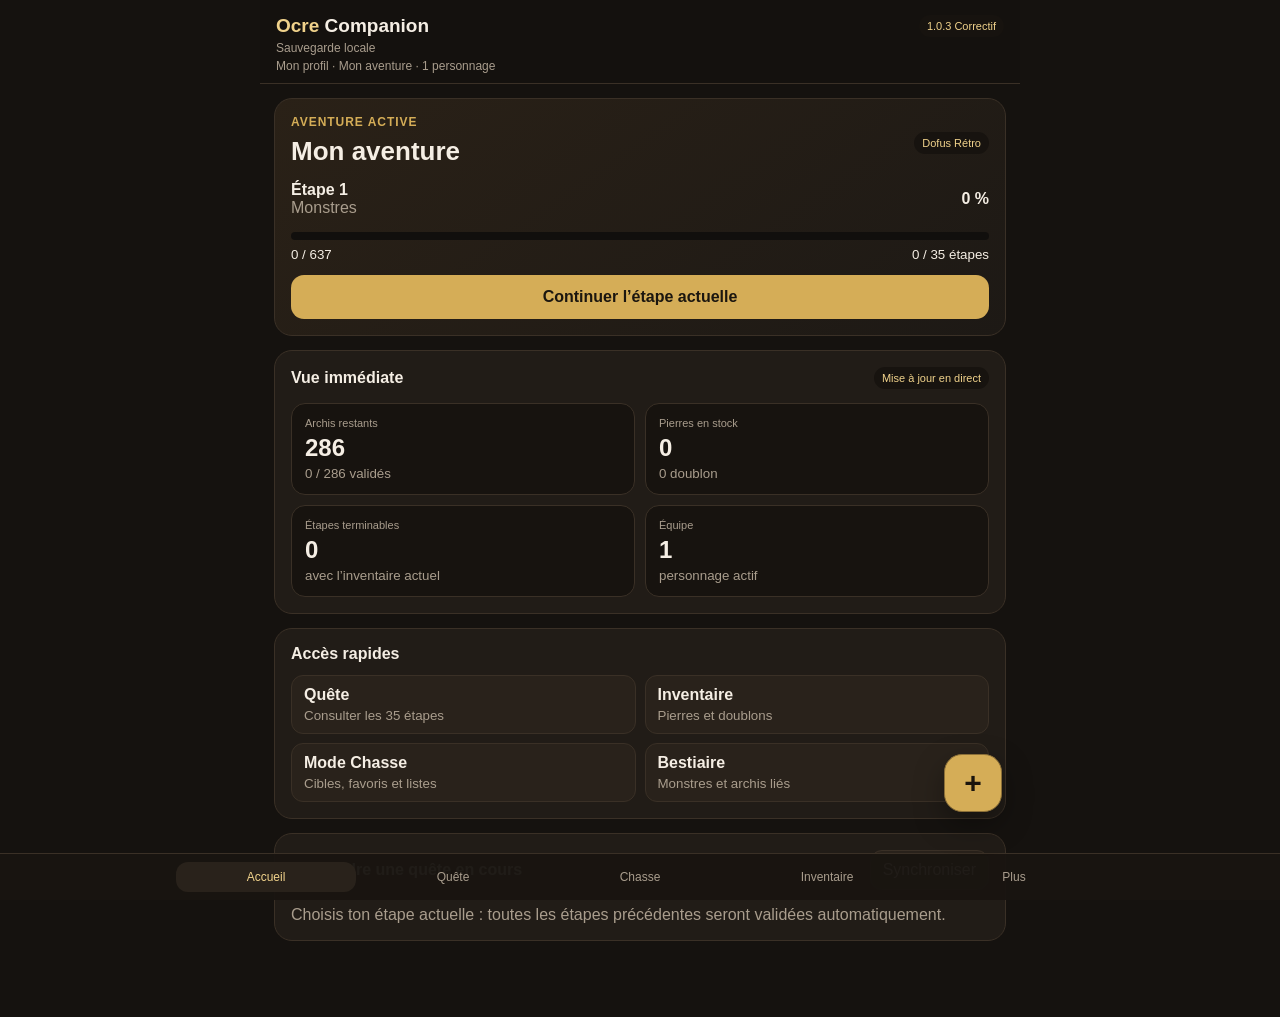
==== index.html @ 1ad7d194 "update" ====
<!doctype html>
<html lang="fr">
<head>
<meta charset="utf-8">
<meta name="viewport" content="width=device-width,initial-scale=1,viewport-fit=cover">
<meta name="theme-color" content="#17130f">
<link rel="manifest" href="manifest.webmanifest">
<link rel="apple-touch-icon" href="icons/icon-180.png">
<title>Ocre Companion 1.0.3 — Tableau de bord</title>
<style>
:root{--bg:#15120f;--panel:#211c17;--panel2:#29221b;--gold:#d5ad57;--gold2:#f0d28b;--text:#f5eee4;--muted:#a99d8d;--line:#3a3026;--ok:#72c69b}
*{box-sizing:border-box}html,body{margin:0;background:var(--bg);color:var(--text);font-family:-apple-system,BlinkMacSystemFont,"Segoe UI",sans-serif}
body{min-height:100vh;padding:env(safe-area-inset-top) 0 calc(76px + env(safe-area-inset-bottom))}
button,input,select{font:inherit}.shell{max-width:760px;margin:auto}
header{position:sticky;top:0;z-index:5;background:rgba(21,18,15,.96);backdrop-filter:blur(12px);padding:15px 16px 10px;border-bottom:1px solid var(--line)}
.brand{display:flex;align-items:center;justify-content:space-between}.brand h1{font-size:19px;margin:0}.brand b{color:var(--gold2)}
.sub{font-size:12px;color:var(--muted);margin-top:4px}.card{margin:14px 14px 0;background:var(--panel);border:1px solid var(--line);border-radius:18px;padding:16px}
.hero{background:linear-gradient(145deg,#2a2117,#1d1915)}.eyebrow{font-size:12px;color:var(--gold);font-weight:700;text-transform:uppercase;letter-spacing:.08em}
.hero h2{font-size:26px;margin:7px 0 4px}.muted{color:var(--muted)}.bar{height:8px;background:#110f0d;border-radius:99px;overflow:hidden;margin:15px 0 7px}.bar span{display:block;height:100%;background:linear-gradient(90deg,var(--gold),var(--gold2));width:0}
.primary{width:100%;border:0;border-radius:13px;background:var(--gold);color:#1b160f;font-weight:800;padding:13px;margin-top:13px}
.secondary{border:1px solid var(--line);background:var(--panel2);color:var(--text);border-radius:12px;padding:10px 12px}
.row{display:flex;gap:10px;align-items:center}.between{justify-content:space-between}.step-list{display:grid;gap:8px;margin-top:12px}
.step{width:100%;text-align:left;border:1px solid var(--line);background:var(--panel2);color:var(--text);border-radius:14px;padding:12px 13px;display:flex;align-items:center;justify-content:space-between}
.step.active{border-color:var(--gold);box-shadow:0 0 0 1px #806531 inset}.step.done{opacity:.72}.step small{display:block;color:var(--muted);margin-top:3px}.pill{font-size:11px;border-radius:99px;background:#17130f;padding:5px 8px;color:var(--gold2)}
.page{display:none}.page.active{display:block}.objective{display:flex;align-items:center;gap:12px;padding:13px 0;border-bottom:1px solid var(--line)}.objective:last-child{border:0}
.check{width:25px;height:25px;border-radius:8px;border:1px solid #665441;background:#17130f;display:grid;place-items:center;flex:none}.objective.done .check{background:var(--ok);color:#142118;border-color:transparent}.objective.done .name{text-decoration:line-through;color:var(--muted)}
.notice{font-size:13px;line-height:1.45;background:#2c241a;border-left:3px solid var(--gold);padding:11px 12px;border-radius:10px;margin-top:12px}
nav{position:fixed;left:0;right:0;bottom:0;z-index:6;background:rgba(25,21,17,.97);border-top:1px solid var(--line);padding:8px 10px calc(8px + env(safe-area-inset-bottom));display:flex;justify-content:center;gap:7px}
nav button{max-width:180px;flex:1;border:0;background:transparent;color:var(--muted);padding:8px;border-radius:12px;font-size:12px}nav button.active{background:var(--panel2);color:var(--gold2)}
.modal{position:fixed;inset:0;z-index:20;background:rgba(0,0,0,.7);display:none;align-items:flex-end;justify-content:center;padding:16px}.modal.show{display:flex}.sheet{width:min(100%,620px);max-height:88vh;overflow:auto;background:var(--panel);border:1px solid var(--line);border-radius:22px;padding:18px}.sheet h3{margin:0 0 8px;font-size:21px}.sheet select{width:100%;background:#17130f;color:var(--text);border:1px solid var(--line);border-radius:12px;padding:12px;margin-top:10px}.actions{display:grid;grid-template-columns:1fr 1fr;gap:9px;margin-top:14px}.danger{color:#e8a8a8}
.search{width:100%;border:1px solid var(--line);background:#17130f;color:var(--text);border-radius:12px;padding:12px}
.hunt-card{border:1px solid var(--line);background:var(--panel2);border-radius:16px;padding:14px;margin-top:10px}
.hunt-card.favorite{border-color:var(--gold)}
.hunt-top{display:flex;align-items:flex-start;justify-content:space-between;gap:12px}
.hunt-actions{display:flex;gap:7px;align-items:center;flex-wrap:wrap;margin-top:11px}
.star{border:1px solid var(--line);background:#17130f;color:var(--muted);width:38px;height:38px;border-radius:11px;font-size:20px}
.star.on{color:var(--gold2);border-color:var(--gold)}
.tag{font-size:11px;border-radius:99px;background:#17130f;color:var(--gold2);padding:5px 8px}
.note{font-size:12px;color:var(--muted);margin-top:7px;line-height:1.4}
.file-label{display:block;width:100%;text-align:center;border:1px solid var(--line);background:var(--panel2);color:var(--text);border-radius:13px;padding:11px;margin-top:10px}
.progress-ring{width:112px;height:112px;border-radius:50%;display:grid;place-items:center;background:conic-gradient(var(--gold) 0deg,#2a2118 0deg);margin:auto}
.progress-ring::after{content:"";width:82px;height:82px;border-radius:50%;background:var(--panel);position:absolute}
.progress-ring span{position:relative;z-index:1;font-weight:900;font-size:22px}
.chart-row{display:grid;grid-template-columns:92px 1fr 52px;gap:10px;align-items:center;margin:10px 0}
.chart-row .track{height:10px;border-radius:99px;background:#17130f;overflow:hidden}
.chart-row .fill{height:100%;background:linear-gradient(90deg,var(--gold),var(--gold2))}
.badge{font-size:11px;padding:5px 8px;border-radius:99px;background:#17130f;color:var(--muted)}
.badge.ok{color:#a7e2c2}.badge.warn{color:#f0d28b}.badge.hot{color:#efb0a0}
.reco{border:1px solid var(--line);background:linear-gradient(145deg,#2a2117,#1c1713);border-radius:16px;padding:14px;margin-top:10px}
.fab{position:fixed;z-index:12;right:18px;bottom:calc(88px + env(safe-area-inset-bottom));z-index:12;width:58px;height:58px;border-radius:18px;border:1px solid #8b6f38;background:var(--gold);color:#1a140d;font-size:30px;font-weight:900;box-shadow:0 12px 30px rgba(0,0,0,.35)}
.qty-grid{display:grid;grid-template-columns:repeat(3,1fr);gap:9px;margin-top:12px}
.qty-grid button{border:1px solid var(--line);background:var(--panel2);color:var(--text);border-radius:13px;padding:14px;font-weight:800}
.qty-grid button.active{border-color:var(--gold);color:var(--gold2);box-shadow:0 0 0 1px #806531 inset}
.undo{border:1px solid var(--line);background:#17130f;color:var(--gold2);border-radius:10px;padding:7px 9px;font-size:12px}
.inventory-summary{display:grid;grid-template-columns:1fr auto;gap:12px;align-items:center}
.adventure-actions{display:flex;gap:7px;flex-wrap:wrap;margin-top:12px}
.adventure-actions button{font-size:12px}.archived{opacity:.56}
.file-label{display:block;width:100%;text-align:center;border:1px solid var(--line);background:var(--panel2);color:var(--text);border-radius:13px;padding:11px;margin-top:10px}
.activity-grid{display:grid;grid-template-columns:repeat(7,1fr);gap:6px;margin-top:12px}
.activity-day{aspect-ratio:1;border-radius:8px;background:#17130f;border:1px solid var(--line);display:grid;place-items:center;font-size:10px;color:var(--muted)}
.activity-day.lv1{background:#2a2418}.activity-day.lv2{background:#4b3b1c}.activity-day.lv3{background:#806126}.activity-day.lv4{background:var(--gold);color:#1a140d}
.rank-row{display:grid;grid-template-columns:28px 1fr auto;gap:10px;align-items:center;padding:10px 0;border-bottom:1px solid var(--line)}
.rank-row:last-child{border:0}.rank{width:28px;height:28px;border-radius:9px;background:#17130f;display:grid;place-items:center;color:var(--gold2);font-weight:800}
.kpi{font-size:30px;font-weight:900;margin-top:4px}.trend{font-size:12px;color:var(--muted);margin-top:5px}
.creature-card{border:1px solid var(--line);background:var(--panel2);border-radius:16px;padding:14px;margin-top:10px}
.creature-grid{display:grid;grid-template-columns:1fr 1fr;gap:9px;margin-top:12px}.field{background:#17130f;border:1px solid var(--line);border-radius:12px;padding:11px}
.field span{display:block;color:var(--muted);font-size:11px;margin-bottom:4px}.audit-pending{color:#f0d28b}.audit-ok{color:#a7e2c2}
.ready-card{border:1px solid var(--gold);background:linear-gradient(145deg,#2a2117,#1b1713);border-radius:17px;padding:15px;margin-top:11px}
.ready-card h3{margin:0 0 6px}.ready-list{display:grid;gap:7px;margin-top:11px}
.ready-item{display:flex;align-items:center;justify-content:space-between;gap:10px;background:#17130f;border-radius:11px;padding:10px}
.ready-item.missing{opacity:.65}.assistant-summary{display:grid;grid-template-columns:1fr 1fr;gap:10px;margin-top:12px}

.dashboard-grid{display:grid;grid-template-columns:1fr 1fr;gap:10px;margin-top:14px}
.dashboard-kpi{background:#17130f;border:1px solid var(--line);border-radius:14px;padding:13px;min-height:88px}
.dashboard-kpi span{display:block;color:var(--muted);font-size:11px;margin-bottom:6px}.dashboard-kpi b{font-size:24px;line-height:1.05}.dashboard-kpi small{display:block;color:var(--muted);margin-top:6px}
.smart-card{border:1px solid var(--line);background:linear-gradient(145deg,#2a2117,#1c1713);border-radius:16px;padding:14px;margin-top:10px}
.smart-card.priority{border-color:var(--gold)}.smart-title{font-weight:800}.smart-text{color:var(--muted);font-size:13px;line-height:1.45;margin-top:6px}
.quick-grid{display:grid;grid-template-columns:1fr 1fr;gap:9px;margin-top:12px}.quick-grid button{width:100%;min-height:58px;text-align:left}
.mini-progress{height:7px;background:#110f0d;border-radius:99px;overflow:hidden;margin-top:9px}.mini-progress span{display:block;height:100%;background:linear-gradient(90deg,var(--gold),var(--gold2))}
.dashboard-section-title{display:flex;justify-content:space-between;align-items:center;gap:10px}
@media(max-width:390px){.dashboard-grid,.quick-grid{grid-template-columns:1fr}}
.audit-actions{display:flex;gap:8px;flex-wrap:wrap;margin-top:12px}
.audit-actions button,.audit-actions label{flex:1;min-width:150px}
.audit-source{font-size:11px;color:var(--muted);margin-top:8px}
.filter-grid{display:grid;grid-template-columns:1fr 1fr;gap:9px;margin-top:10px}
.data-complete{border-color:#477a60}.data-partial{border-color:#7b6232}
@media(max-width:520px){.filter-grid{grid-template-columns:1fr}}
@media(min-width:720px){.modal{align-items:center}.fab{right:calc((100vw - 760px)/2 + 18px)}}

.counter{display:flex;align-items:center;gap:8px}.counter button{width:36px;height:36px;border-radius:10px;border:1px solid var(--line);background:#17130f;color:var(--gold2);font-size:20px}.count{min-width:32px;text-align:center;font-weight:800}.inv-row{display:flex;align-items:center;justify-content:space-between;gap:10px;padding:12px 0;border-bottom:1px solid var(--line)}.inv-row:last-child{border:0}.adventure{border:1px solid var(--line);background:var(--panel2);border-radius:15px;padding:13px;margin-top:10px}.adventure.active{border-color:var(--gold)}.chars{display:flex;flex-wrap:wrap;gap:7px;margin-top:10px}.char{font-size:12px;border-radius:99px;padding:6px 9px;background:#17130f;color:var(--muted)}
.profile-card{border:1px solid var(--line);background:var(--panel2);border-radius:15px;padding:14px;margin-top:10px}
.member-row{display:grid;grid-template-columns:1fr auto;gap:10px;align-items:center;border-bottom:1px solid var(--line);padding:11px 0}
.member-row:last-child{border-bottom:0}.member-actions{display:flex;gap:7px;flex-wrap:wrap}
.duration-feedback{border:1px solid var(--gold);background:#211a13;border-radius:13px;padding:11px;margin-top:10px}
.duration-feedback strong{display:block}.duration-feedback span{display:block;color:var(--muted);font-size:12px;margin-top:4px}
textarea{font:inherit}

.ency-toolbar{display:grid;grid-template-columns:1fr 1fr;gap:9px;margin-top:10px}
.ency-status{display:flex;gap:7px;flex-wrap:wrap;margin-top:10px}
.ency-status button.active-filter{border-color:var(--gold);color:var(--gold2);box-shadow:0 0 0 1px #806531 inset}
.creature-card .status-line{display:flex;gap:6px;flex-wrap:wrap;margin-top:9px}
.status-chip{font-size:11px;border-radius:99px;padding:5px 8px;background:#17130f;color:var(--muted)}
.status-chip.ok{color:#a7e2c2}.status-chip.stock{color:var(--gold2)}.status-chip.missing{color:#efb0a0}
.relation-button{width:100%;text-align:left;border:1px solid var(--line);background:#17130f;color:var(--text);border-radius:12px;padding:11px;margin-top:9px}
.relation-button small{display:block;color:var(--muted);margin-top:3px}
.sheet-actions{display:grid;grid-template-columns:1fr 1fr;gap:9px;margin-top:12px}
.audit-meter{height:8px;background:#17130f;border-radius:99px;overflow:hidden;margin-top:7px}.audit-meter span{display:block;height:100%;background:linear-gradient(90deg,var(--gold),var(--gold2))}
.quality-grid{display:grid;grid-template-columns:1fr 1fr;gap:10px;margin-top:12px}
.quality-stat{background:var(--panel2);border:1px solid var(--line);border-radius:14px;padding:13px}
.quality-stat b{display:block;font-size:23px;margin-top:4px}
.issue-row{display:flex;align-items:flex-start;justify-content:space-between;gap:10px;padding:11px 0;border-bottom:1px solid var(--line)}
.issue-row:last-child{border:0}.issue-copy{font-size:12px;color:var(--muted);margin-top:4px;line-height:1.4}
.issue-chip{font-size:11px;border-radius:99px;padding:5px 8px;background:#17130f;color:#f0d28b;white-space:nowrap}
.issue-chip.blocking{color:#efaaaa}.priority-score{min-width:46px;text-align:center;font-weight:900;color:var(--gold2)}
.priority-group{border:1px solid var(--line);background:var(--panel2);border-radius:14px;padding:12px;margin-top:9px}
.audit-queue{display:grid;gap:9px;margin-top:12px}
.audit-task{border:1px solid var(--line);background:var(--panel2);border-radius:15px;padding:13px}
.audit-task.active{border-color:var(--gold)}
.audit-task.done{opacity:.62}
.audit-task .meta{font-size:12px;color:var(--muted);margin-top:4px}
.audit-status{font-size:11px;border-radius:99px;padding:5px 8px;background:#17130f;color:#f0d28b}
.audit-status.ok{color:#a7e2c2}
.audit-toolbar{display:grid;grid-template-columns:1fr 1fr;gap:9px;margin-top:12px}
.audit-toolbar select,.audit-toolbar input{width:100%}
.hunt-dashboard{display:grid;grid-template-columns:1fr 1fr;gap:10px;margin-top:12px}
.hunt-kpi{background:var(--panel2);border:1px solid var(--line);border-radius:14px;padding:13px}
.hunt-kpi b{display:block;font-size:24px;margin-top:4px}
.route-card{border:1px solid var(--line);background:var(--panel2);border-radius:16px;padding:14px;margin-top:10px}
.route-card.pinned{border-color:var(--gold)}
.route-score{font-size:22px;font-weight:900;color:var(--gold2)}
.route-progress{height:8px;background:#17130f;border-radius:99px;overflow:hidden;margin-top:9px}
.route-progress span{display:block;height:100%;background:linear-gradient(90deg,var(--gold),var(--gold2))}
.route-targets{display:flex;flex-wrap:wrap;gap:6px;margin-top:10px}
.route-targets span{font-size:11px;border-radius:99px;background:#17130f;color:var(--muted);padding:5px 8px}
.plan-step{display:grid;grid-template-columns:30px 1fr auto;gap:10px;align-items:center;padding:11px 0;border-bottom:1px solid var(--line)}
.plan-step:last-child{border:0}.plan-order{width:30px;height:30px;border-radius:10px;background:#17130f;display:grid;place-items:center;color:var(--gold2);font-weight:900}
.live-session{border:1px solid var(--gold);background:linear-gradient(145deg,#2a2117,#1b1713);border-radius:17px;padding:15px;margin-top:10px}
.live-timer{font-size:30px;font-weight:900;letter-spacing:.04em;margin:8px 0}
.session-target-row{display:grid;grid-template-columns:1fr auto;gap:10px;align-items:center;padding:10px 0;border-bottom:1px solid var(--line)}
.session-target-row:last-child{border:0}
.session-history-card{border:1px solid var(--line);background:var(--panel2);border-radius:14px;padding:13px;margin-top:9px}
.session-history-card.paused{border-color:#806531}
.session-metrics{display:grid;grid-template-columns:repeat(3,1fr);gap:8px;margin-top:10px}
.session-metric{background:#17130f;border:1px solid var(--line);border-radius:11px;padding:10px}
.session-metric span{display:block;color:var(--muted);font-size:11px}
.session-metric b{display:block;margin-top:4px;font-size:18px}
.route-performance{border:1px solid var(--line);background:var(--panel2);border-radius:14px;padding:12px;margin-top:9px}
.route-performance .bar{height:8px;margin:8px 0 0}
.session-detail-list{display:grid;gap:8px;margin-top:12px}
.session-detail-row{display:grid;grid-template-columns:1fr auto;gap:10px;align-items:center;background:#17130f;border:1px solid var(--line);border-radius:11px;padding:10px}
.export-grid{display:grid;grid-template-columns:1fr 1fr;gap:9px;margin-top:12px}
.personal-record{border:1px solid var(--line);background:linear-gradient(145deg,#2a2117,#1b1713);border-radius:14px;padding:13px;margin-top:10px}
.personal-record b{display:block;font-size:24px;margin-top:4px}
.trend-chart{height:190px;display:flex;align-items:flex-end;gap:6px;padding:12px 4px 0;border-bottom:1px solid var(--line);margin-top:12px}
.trend-bar{flex:1;min-width:8px;background:linear-gradient(180deg,var(--gold2),var(--gold));border-radius:7px 7px 0 0;position:relative}
.trend-bar span{position:absolute;left:50%;transform:translateX(-50%);bottom:calc(100% + 5px);font-size:10px;color:var(--muted);white-space:nowrap}
.compare-grid{display:grid;grid-template-columns:1fr 1fr;gap:10px;margin-top:12px}
.compare-card{background:var(--panel2);border:1px solid var(--line);border-radius:14px;padding:13px}
.compare-card.winner{border-color:var(--gold)}
.compare-card b{display:block;font-size:22px;margin-top:4px}
.delta{font-size:12px;margin-top:5px}.delta.up{color:#a7e2c2}.delta.down{color:#efaaaa}.delta.flat{color:var(--muted)}
.period-tabs{display:flex;gap:8px;overflow:auto;margin-top:10px}
.period-tabs button{white-space:nowrap}
.goal-card{border:1px solid var(--line);background:var(--panel2);border-radius:15px;padding:14px;margin-top:10px}
.goal-card.complete{border-color:var(--ok)}
.goal-head{display:flex;align-items:flex-start;justify-content:space-between;gap:10px}
.goal-progress{height:9px;background:#17130f;border-radius:99px;overflow:hidden;margin-top:10px}
.goal-progress span{display:block;height:100%;background:linear-gradient(90deg,var(--gold),var(--gold2))}
.goal-actions{display:flex;gap:8px;flex-wrap:wrap;margin-top:11px}
.period-grid{display:grid;grid-template-columns:1fr 1fr;gap:10px;margin-top:12px}
.period-card{background:var(--panel2);border:1px solid var(--line);border-radius:14px;padding:13px}
.period-card b{display:block;font-size:24px;margin-top:4px}
.record-list{display:grid;gap:9px;margin-top:10px}
.record-row{display:grid;grid-template-columns:1fr auto;gap:10px;align-items:center;border:1px solid var(--line);background:var(--panel2);border-radius:13px;padding:12px}
.alert-card{border:1px solid var(--line);background:linear-gradient(145deg,#2a2117,#1b1713);border-radius:14px;padding:13px;margin-top:10px}
.month-summary{display:grid;grid-template-columns:repeat(2,1fr);gap:10px;margin-top:12px}
.month-card{background:var(--panel2);border:1px solid var(--line);border-radius:14px;padding:13px}
.month-card b{display:block;font-size:24px;margin-top:4px}
.goal-scope{font-size:11px;color:var(--gold2);margin-top:5px}
.goal-warning{font-size:12px;color:#f0d28b;margin-top:7px}
.notification-dot{width:9px;height:9px;border-radius:50%;background:var(--gold);display:inline-block;margin-right:6px}
.calendar-head{display:grid;grid-template-columns:repeat(7,1fr);gap:6px;margin-top:12px}
.calendar-head span{text-align:center;font-size:11px;color:var(--muted)}
.calendar-grid{display:grid;grid-template-columns:repeat(7,1fr);gap:6px;margin-top:6px}
.calendar-day{aspect-ratio:1;border:1px solid var(--line);background:var(--panel2);border-radius:10px;padding:6px;display:flex;flex-direction:column;justify-content:space-between;min-width:0}
.calendar-day.empty{opacity:.25}
.calendar-day.active{border-color:var(--gold)}
.calendar-day.today{box-shadow:0 0 0 1px var(--gold) inset}
.calendar-day strong{font-size:12px}
.calendar-day small{font-size:9px;color:var(--muted);overflow:hidden;text-overflow:ellipsis;white-space:nowrap}
.calendar-dot{width:6px;height:6px;border-radius:50%;background:var(--gold);margin-top:3px}
.stage-goal{border:1px solid var(--line);background:var(--panel2);border-radius:14px;padding:13px;margin-top:10px}
.stage-goal.complete{border-color:var(--ok)}
.reminder-banner{border:1px solid var(--gold);background:linear-gradient(145deg,#2a2117,#1b1713);border-radius:14px;padding:13px;margin-top:10px}
.calendar-day{cursor:pointer}
.calendar-day:hover{border-color:var(--gold)}
.day-session{border:1px solid var(--line);background:var(--panel2);border-radius:13px;padding:12px;margin-top:9px}
.day-session .meta{font-size:12px;color:var(--muted);margin-top:4px}
.stage-count-goal{border:1px solid var(--line);background:var(--panel2);border-radius:14px;padding:13px;margin-top:10px}
.calendar-export{display:flex;gap:8px;flex-wrap:wrap;margin-top:12px}
.year-grid{display:grid;grid-template-columns:repeat(3,1fr);gap:9px;margin-top:12px}
.year-month{border:1px solid var(--line);background:var(--panel2);border-radius:13px;padding:11px;cursor:pointer}
.year-month.active{border-color:var(--gold)}
.year-month strong{display:block}
.year-month small{display:block;color:var(--muted);font-size:11px;margin-top:5px}
.year-bar{height:7px;background:#17130f;border-radius:99px;overflow:hidden;margin-top:8px}
.year-bar span{display:block;height:100%;background:linear-gradient(90deg,var(--gold),var(--gold2))}
.year-summary{display:grid;grid-template-columns:repeat(2,1fr);gap:10px;margin-top:12px}
.year-stat{border:1px solid var(--line);background:var(--panel2);border-radius:14px;padding:13px}
.year-stat b{display:block;font-size:23px;margin-top:4px}
.import-result{border:1px solid var(--line);background:var(--panel2);border-radius:13px;padding:12px;margin-top:10px}
.year-compare{display:grid;grid-template-columns:1fr 1fr;gap:10px;margin-top:12px}
.year-compare-card{border:1px solid var(--line);background:var(--panel2);border-radius:14px;padding:13px}
.year-compare-card.winner{border-color:var(--gold)}
.year-compare-card b{display:block;font-size:23px;margin-top:4px}
.record-board{display:grid;gap:9px;margin-top:10px}
.record-board-row{display:grid;grid-template-columns:1fr auto;gap:10px;align-items:center;border:1px solid var(--line);background:var(--panel2);border-radius:13px;padding:12px}
.record-board-row strong{display:block}
.record-board-row small{display:block;color:var(--muted);margin-top:4px}
.completion-card{border:1px solid var(--gold);background:linear-gradient(145deg,#2a2117,#1b1713);border-radius:15px;padding:14px;margin-top:10px}
.completion-grid{display:grid;grid-template-columns:1fr 1fr;gap:10px;margin-top:12px}
.more-grid{display:grid;grid-template-columns:1fr 1fr;gap:10px;margin-top:12px}
.more-item{border:1px solid var(--line);background:var(--panel2);color:var(--text);border-radius:14px;padding:14px;text-align:left}
.more-item strong{display:block}.more-item small{display:block;color:var(--muted);margin-top:5px}
.diagnostic-grid{display:grid;grid-template-columns:1fr 1fr;gap:10px;margin-top:12px}
.diagnostic-card{border:1px solid var(--line);background:var(--panel2);border-radius:14px;padding:13px}
.diagnostic-card b{display:block;font-size:21px;margin-top:5px}
.update-banner{position:fixed;left:12px;right:12px;bottom:calc(82px + env(safe-area-inset-bottom));z-index:20;background:#2a2117;border:1px solid var(--gold);border-radius:15px;padding:12px;box-shadow:0 12px 30px rgba(0,0,0,.45);display:none}
.update-banner.show{display:block}
.release-grid{display:grid;grid-template-columns:1fr 1fr;gap:10px;margin-top:12px}.release-item{border:1px solid var(--line);background:var(--panel2);border-radius:14px;padding:13px}.release-item.ok{border-color:var(--ok)}.release-item.warn{border-color:#806531}.release-item strong{display:block}.release-item small{display:block;color:var(--muted);margin-top:5px;line-height:1.4}.restore-zone{border:1px dashed var(--line);border-radius:14px;padding:14px;margin-top:12px}.rc-badge{font-size:11px;border-radius:99px;padding:5px 8px;background:#17130f;color:var(--gold2)}@media(max-width:420px){.release-grid{grid-template-columns:1fr}.card{padding:13px}.sheet{max-height:92vh}.search,select,input,textarea{font-size:16px}}
@media(max-width:420px){nav{gap:4px;padding-left:5px;padding-right:5px}nav button{font-size:10px;padding:8px 5px}.more-grid,.diagnostic-grid{grid-template-columns:1fr}}










.session-actions{display:flex;gap:8px;flex-wrap:wrap;margin-top:12px}


.batch-progress{height:10px;background:#17130f;border-radius:99px;overflow:hidden;margin-top:10px}
.batch-progress span{display:block;height:100%;background:linear-gradient(90deg,var(--gold),var(--gold2))}



.smart-summary-grid{display:grid;grid-template-columns:1fr 1fr;gap:10px;margin-top:12px}
.smart-summary{background:#17130f;border:1px solid var(--line);border-radius:14px;padding:13px}
.smart-summary span{display:block;color:var(--muted);font-size:11px;margin-bottom:5px}.smart-summary b{font-size:23px}
.duration-tabs{display:grid;grid-template-columns:repeat(4,1fr);gap:7px;margin-top:12px}
.duration-tabs button{padding:10px 5px;font-size:12px}.duration-tabs button.active{border-color:var(--gold);color:var(--gold2);box-shadow:0 0 0 1px #806531 inset}
.insight-list{display:grid;gap:9px;margin-top:12px}.insight{border:1px solid var(--line);background:var(--panel2);border-radius:14px;padding:13px}
.insight.priority{border-color:var(--gold)}.insight strong{display:block}.insight p{margin:6px 0 0;color:var(--muted);font-size:13px;line-height:1.4}
.stock-breakdown{display:grid;grid-template-columns:repeat(3,1fr);gap:8px;margin-top:12px}.stock-breakdown .field{text-align:center}
.data-warning{border-left-color:#b89045;background:#29231b}
@media(max-width:430px){.duration-tabs{grid-template-columns:1fr 1fr}.stock-breakdown{grid-template-columns:1fr 1fr}}
</style>
</head>
<body>
<div class="shell">
<header>
 <div class="brand"><h1><b>Ocre</b> Companion</h1><span class="pill">1.0.3 Correctif</span></div>
 <div class="sub" id="saveState">Sauvegarde locale</div><div class="sub" id="advLabel"></div>
</header>

<main>
<section id="home" class="page active">
 <div class="card hero">
  <div class="row between"><div><div class="eyebrow">Aventure active</div><h2 id="dashboardAdventure">Mon aventure</h2></div><span class="pill" id="dashboardGame">Dofus Rétro</span></div>
  <div class="row between" style="margin-top:10px"><div><strong id="heroStep">Étape 1</strong><div class="muted" id="heroKind">Monstres</div></div><strong id="globalText">0 %</strong></div>
  <div class="bar"><span id="globalBar"></span></div>
  <div class="row between"><small id="globalCount">0 / 0</small><small id="dashboardStages">0 / 35 étapes</small></div>
  <button class="primary" onclick="openCurrent()">Continuer l’étape actuelle</button>
 </div>

 <div class="card">
  <div class="dashboard-section-title"><strong>Vue immédiate</strong><span class="pill">Mise à jour en direct</span></div>
  <div class="dashboard-grid">
   <div class="dashboard-kpi"><span>Archis restants</span><b id="dashArchiRemaining">286</b><small id="dashArchiProgress">0 / 286 validés</small></div>
   <div class="dashboard-kpi"><span>Pierres en stock</span><b id="dashStock">0</b><small id="dashDuplicates">0 doublon</small></div>
   <div class="dashboard-kpi"><span>Étapes terminables</span><b id="dashReadyStages">0</b><small>avec l’inventaire actuel</small></div>
   <div class="dashboard-kpi"><span>Équipe</span><b id="dashTeam">1</b><small>personnage actif</small></div>
  </div>
 </div>

 <div class="card">
  <strong>Accès rapides</strong>
  <div class="quick-grid">
   <button class="secondary" onclick="go('quest')"><strong>Quête</strong><small class="muted" style="display:block;margin-top:4px">Consulter les 35 étapes</small></button>
   <button class="secondary" onclick="go('inventory')"><strong>Inventaire</strong><small class="muted" style="display:block;margin-top:4px">Pierres et doublons</small></button>
   <button class="secondary" onclick="go('hunter')"><strong>Mode Chasse</strong><small class="muted" style="display:block;margin-top:4px">Cibles, favoris et listes</small></button>
   <button class="secondary" onclick="go('encyclopedia')"><strong>Bestiaire</strong><small class="muted" style="display:block;margin-top:4px">Monstres et archis liés</small></button>
  </div>
 </div>

 <div class="card">
  <div class="row between"><strong>Reprendre une quête en cours</strong><button class="secondary" onclick="openSync()">Synchroniser</button></div>
  <p class="muted" style="margin-bottom:0">Choisis ton étape actuelle : toutes les étapes précédentes seront validées automatiquement.</p>
 </div>
</section>

<section id="quest" class="page">
 <div class="card">
  <div class="row between"><div><div class="eyebrow">Parcours exact</div><h2 style="margin:5px 0 0">Les 35 étapes</h2></div><button class="secondary" onclick="openSync()">Étape actuelle</button></div>
  <div class="step-list" id="steps"></div>
 </div>
</section>

<section id="stage" class="page">
 <div class="card">
  <button class="secondary" onclick="go('quest')">← Toutes les étapes</button>
  <div class="eyebrow" id="stageType" style="margin-top:17px"></div>
  <h2 id="stageTitle" style="margin:6px 0"></h2>
  <div class="row between"><span class="muted" id="stageCount"></span><button class="secondary" onclick="toggleWholeStage()">Tout valider</button></div>
    <div class="row" style="margin-top:12px">
      <button id="showAllBtn" class="secondary" onclick="setStageFilter('all')">Tout consulter</button>
      <button id="showMissingBtn" class="secondary" onclick="setStageFilter('missing')">Seulement les restants</button>
    </div>
  
  <div id="objectives" style="margin-top:10px"></div>
 </div>
</section>

<section id="searchPage" class="page">
 <div class="card">
  <div class="eyebrow">Recherche</div><h2 style="margin:5px 0 14px">Trouver un objectif</h2>
  <input class="search" id="search" placeholder="Ex. Pangraive, Kimbo, Vampire…" oninput="renderSearch()">
  <div id="searchResults" style="margin-top:10px"></div>
 </div>
</section>


<section id="inventory" class="page"><div class="card"><div class="row between"><div><div class="eyebrow">Pierres d’âme</div><h2 style="margin:5px 0">Inventaire</h2></div><span class="pill" id="invPill">0</span></div><input class="search" id="invSearch" placeholder="Rechercher un archimonstre…" oninput="renderInventory()"><div id="inventoryList" style="margin-top:8px"></div></div><div class="card"><div class="row between"><strong>Journal récent</strong><button class="secondary" onclick="clearJournal()">Effacer</button></div><div id="journal"></div></div></section>

<section id="hunter" class="page">
 <div class="card">
  <div class="row between">
   <div><div class="eyebrow">Mode Chasse 2.0</div><h2 style="margin:5px 0 0">Préparer ma chasse</h2></div>
   <span class="pill" id="huntSummary"></span>
  </div>

  <div class="hunt-dashboard">
   <div class="hunt-kpi"><span class="muted">Archis restants</span><b id="huntMissingKpi">0</b></div>
   <div class="hunt-kpi"><span class="muted">Déjà en stock</span><b id="huntStockKpi">0</b></div>
   <div class="hunt-kpi"><span class="muted">Favoris manquants</span><b id="huntFavKpi">0</b></div>
   <div class="hunt-kpi"><span class="muted">Circuits personnels</span><b id="huntCircuitKpi">0</b></div>
  </div>

  <input class="search" id="huntSearch" placeholder="Nom, étape, liste ou note…" oninput="renderHunter()" style="margin-top:14px">

  <div class="tabs">
   <button class="secondary" onclick="setHuntFilter('missing')">À capturer</button>
   <button class="secondary" onclick="setHuntFilter('favorites')">Favoris</button>
   <button class="secondary" onclick="setHuntFilter('stock')">En stock</button>
   <button class="secondary" onclick="setHuntFilter('all')">Tous</button>
  </div>

  <div class="row wrap" style="margin-top:10px">
   <select id="huntStage" class="search" onchange="renderHunter()"></select>
   <select id="huntList" class="search" onchange="renderHunter()"></select>
   <select id="huntFamily" class="search" onchange="renderHunter()"><option value="">Toutes les familles auditées</option></select>
   <select id="huntZone" class="search" onchange="renderHunter()"><option value="">Toutes les zones auditées</option></select>
  </div>

  <div id="hunterList"></div>
 </div>

 <div class="card">
  <div class="row between"><div><strong>Parcours recommandés</strong><div class="muted" style="font-size:12px;margin-top:3px">Calculés uniquement avec les zones et familles déjà auditées.</div></div><span class="pill" id="routeCount"></span></div>
  <div class="row wrap" style="margin-top:12px">
   <select id="routeDuration" class="search" onchange="renderHuntRoutes()">
    <option value="30">30 minutes</option>
    <option value="60" selected>1 heure</option>
    <option value="120">2 heures</option>
    <option value="240">Toute la soirée</option>
   </select>
   <select id="routeType" class="search" onchange="renderHuntRoutes()">
    <option value="zones">Par zone</option>
    <option value="family">Par famille</option>
    <option value="lists">Mes circuits</option>
   </select>
  </div>
  <div id="huntRoutes"></div>
 </div>

 <div class="card">
  <div class="row between"><strong>Plan de session</strong><button class="secondary" onclick="buildHuntPlan()">Générer</button></div>
  <div id="huntPlan"><p class="muted">Choisis une durée puis génère un plan de chasse.</p></div>
 </div>
 <div class="card">
  <div class="row between"><strong>Session en cours</strong><span class="pill" id="liveSessionStatus">Aucune</span></div>
  <div id="liveSessionBox"><p class="muted">Génère un plan puis démarre une session.</p></div>
 </div>

 <div class="card">
  <div class="row between"><strong>Historique des sessions</strong><span class="pill" id="huntSessionCount">0</span></div>
  <div id="huntSessionHistory"><p class="muted">Aucune session terminée.</p></div>
 </div>
 <div class="card">
  <div class="row between"><strong>Rendement par parcours</strong><span class="pill">Sessions</span></div>
  <div id="routePerformance"><p class="muted">Termine quelques sessions pour obtenir des statistiques.</p></div>
 </div>
 <div class="card">
  <div class="row between"><strong>Exporter mes statistiques</strong><span class="pill">Personnel</span></div>
  <div class="export-grid">
   <button class="secondary" onclick="exportSessionsCsv()">Exporter CSV</button>
   <button class="secondary" onclick="exportSessionsJson()">Exporter JSON</button>
  </div>
  <div class="personal-record"><span class="muted">Meilleur rendement</span><b id="bestRateRecord">0/h</b><div class="trend" id="bestRateLabel">Aucune session</div></div>
 </div>
 <div class="card">
  <div class="row between"><strong>Évolution du rendement</strong><span class="pill" id="trendPeriodLabel">10 sessions</span></div>
  <div class="period-tabs">
   <button class="secondary" onclick="setTrendPeriod(5)">5 sessions</button>
   <button class="secondary" onclick="setTrendPeriod(10)">10 sessions</button>
   <button class="secondary" onclick="setTrendPeriod(20)">20 sessions</button>
  </div>
  <div id="sessionTrendChart" class="trend-chart"></div>
  <div id="sessionTrendSummary" class="muted" style="margin-top:10px"></div>
 </div>

 <div class="card">
  <div class="row between"><strong>Comparer deux sessions</strong><span class="pill">Face-à-face</span></div>
  <div class="compare-grid">
   <select id="compareSessionA" class="search" onchange="renderSessionComparison()"></select>
   <select id="compareSessionB" class="search" onchange="renderSessionComparison()"></select>
  </div>
  <div id="sessionComparison" class="compare-grid"></div>
 </div>
 <div class="card">
  <div class="row between"><strong>Objectifs personnels</strong><button class="secondary" onclick="openGoalModal()">+ Nouvel objectif</button></div>
  <div id="personalGoals"><p class="muted">Aucun objectif personnel.</p></div>
 </div>

 <div class="card">
  <div class="row between"><strong>Bilan d’activité</strong><span class="pill">7 / 30 jours</span></div>
  <div class="period-grid">
   <div class="period-card"><span class="muted">Captures sur 7 jours</span><b id="captures7">0</b><div class="trend" id="sessions7">0 session</div></div>
   <div class="period-card"><span class="muted">Captures sur 30 jours</span><b id="captures30Personal">0</b><div class="trend" id="sessions30Personal">0 session</div></div>
   <div class="period-card"><span class="muted">Rendement 7 jours</span><b id="rate7">0/h</b><div class="trend" id="time7">0 min</div></div>
   <div class="period-card"><span class="muted">Rendement 30 jours</span><b id="rate30Personal">0/h</b><div class="trend" id="time30Personal">0 min</div></div>
  </div>
  <div id="periodAlerts"></div>
 </div>

 <div class="card">
  <div class="row between"><strong>Records audités</strong><span class="pill">Zones & familles</span></div>
  <div id="auditedRecords" class="record-list"><p class="muted">Les records apparaîtront lorsque les fiches disposeront de zones ou familles auditées.</p></div>
 </div>
 <div class="card">
  <div class="row between"><strong>Récapitulatif mensuel</strong><button class="secondary" onclick="exportMonthlyReport()">Exporter</button></div>
  <div class="month-summary">
   <div class="month-card"><span class="muted">Sessions</span><b id="monthSessions">0</b></div>
   <div class="month-card"><span class="muted">Captures</span><b id="monthCaptures">0</b></div>
   <div class="month-card"><span class="muted">Uniques</span><b id="monthUnique">0</b></div>
   <div class="month-card"><span class="muted">Temps de chasse</span><b id="monthTime">0 min</b></div>
  </div>
  <div id="monthHighlights"></div>
 </div>
 <div class="card">
  <div class="row between"><strong>Calendrier des sessions</strong><div class="row"><button class="secondary" onclick="changeCalendarMonth(-1)">‹</button><span class="pill" id="calendarMonthLabel"></span><button class="secondary" onclick="changeCalendarMonth(1)">›</button></div></div>
  <div class="calendar-export"><button class="secondary" onclick="goToCurrentMonth()">Ce mois-ci</button><button class="secondary" onclick="exportCalendarMonth()">Exporter le mois</button></div>
  <div class="calendar-head"><span>Lun</span><span>Mar</span><span>Mer</span><span>Jeu</span><span>Ven</span><span>Sam</span><span>Dim</span></div>
  <div id="sessionCalendar" class="calendar-grid"></div>
 </div>
 <div class="card">
  <div class="row between"><strong>Vue annuelle</strong><div class="row"><button class="secondary" onclick="changeCalendarYear(-1)">‹</button><span class="pill" id="calendarYearLabel"></span><button class="secondary" onclick="changeCalendarYear(1)">›</button></div></div>
  <div class="calendar-export"><button class="secondary" onclick="exportYearReport()">Exporter l’année</button><button class="secondary" onclick="goToCurrentYear()">Cette année</button></div>
  <div class="year-summary">
   <div class="year-stat"><span class="muted">Sessions</span><b id="yearSessions">0</b></div>
   <div class="year-stat"><span class="muted">Captures</span><b id="yearCaptures">0</b></div>
   <div class="year-stat"><span class="muted">Uniques</span><b id="yearUnique">0</b></div>
   <div class="year-stat"><span class="muted">Temps</span><b id="yearTime">0 min</b></div>
  </div>
  <div id="yearCalendar" class="year-grid"></div>
 </div>
 <div class="card">
  <div class="row between"><strong>Comparer deux années</strong><span class="pill">Annuel</span></div>
  <div class="year-compare">
   <select id="compareYearA" class="search" onchange="renderYearComparison()"></select>
   <select id="compareYearB" class="search" onchange="renderYearComparison()"></select>
  </div>
  <div id="yearComparison" class="year-compare"></div>
 </div>

 <div class="card">
  <div class="row between"><strong>Records personnels</strong><span class="pill">Année & mois</span></div>
  <div id="annualRecords" class="record-board"></div>
 </div>

 <div class="card">
  <div class="row between"><strong>État d’achèvement</strong><span class="pill">Projet</span></div>
  <div class="completion-card">
   <strong>Ocre Companion Stable 1.0</strong>
   <p class="muted" style="margin-bottom:0">La version stable est prête pour un usage quotidien. Les données non encore auditées restent explicitement signalées dans le Bestiaire.</p>
  </div>
  <div class="completion-grid">
   <div class="month-card"><span class="muted">Fonctions majeures</span><b id="featureCompletion">0%</b></div>
   <div class="month-card"><span class="muted">Données auditées</span><b id="dataCompletion">0%</b></div>
  </div>
 </div>

 <div class="card">
  <div class="row between"><strong>Importer un mois exporté</strong><span class="pill">Fusion sûre</span></div>
  <label class="file-label">Choisir un export mensuel<input type="file" accept=".json,application/json" onchange="importCalendarMonth(event)" style="display:none"></label>
  <div id="calendarImportResult"></div>
 </div>

 <div class="card">
  <div class="row between"><strong>Objectifs d’étapes</strong><span class="pill" id="stageGoalCount">0</span></div>
  <div id="stageGoals"><p class="muted">Crée un objectif de type « Terminer une étape ».</p></div>
 </div>

 <div class="card">
  <div class="row between"><strong>Rappels visuels</strong><button class="secondary" onclick="toggleInAppReminders()">Activer / désactiver</button></div>
  <div id="inAppReminders"><p class="muted">Aucun rappel actif.</p></div>
 </div>

 <div class="card">
  <div class="row between"><strong>Mes circuits</strong><button class="secondary" onclick="openListModal()">+ Créer</button></div>
  <p class="muted">Crée tes circuits personnels, ajoute les archimonstres concernés et épingle ceux que tu utilises souvent.</p>
  <div id="customLists"></div>
 </div>
</section>



<section id="stats" class="page">
 <div class="card">
  <div class="eyebrow">Vue d’ensemble</div><h2 style="margin:5px 0 14px">Statistiques</h2>
  <div class="progress-ring" id="ring"><span id="ringText">0%</span></div>
  <div class="stat-grid" style="margin-top:16px">
   <div class="stat"><span class="muted">Objectifs validés</span><b id="statDone">0</b></div>
   <div class="stat"><span class="muted">Étapes terminées</span><b id="statStages">0</b></div>
   <div class="stat"><span class="muted">Archis uniques</span><b id="statUnique">0</b></div>
   <div class="stat"><span class="muted">Doublons</span><b id="statDup">0</b></div>
  </div>
 </div>

 <div class="card">
  <div class="row between"><strong>Activité récente</strong><span class="pill">30 jours</span></div>
  <div class="stat-grid" style="margin-top:12px">
   <div class="stat"><span class="muted">Captures ajoutées</span><div class="kpi" id="statCaptures30">0</div><div class="trend">sur les 30 derniers jours</div></div>
   <div class="stat"><span class="muted">Jours actifs</span><div class="kpi" id="statActiveDays">0</div><div class="trend">avec au moins une action</div></div>
  </div>
  <div class="activity-grid" id="activityGrid"></div>
 </div>

 <div class="card">
  <div class="row between"><strong>Progression par catégorie</strong><span class="pill">Dofus Rétro</span></div>
  <div id="categoryChart"></div>
 </div>

 <div class="card">
  <div class="row between"><strong>Progression par page d’archis</strong><span class="pill" id="archiRemaining"></span></div>
  <div id="archiChart"></div>
 </div>

 <div class="card">
  <div class="row between"><strong>Top doublons</strong><span class="pill">Inventaire</span></div>
  <div id="duplicateRanking"></div>
 </div>

 <div class="card">
  <div class="row between"><strong>Dernières captures</strong><span class="pill">Journal</span></div>
  <div id="recentCaptureRanking"></div>
 </div>

 <div class="card">
  <div class="row between"><strong>Priorités suggérées</strong><span class="pill">Sans géolocalisation</span></div>
  <div id="recommendations"></div>
 </div>
</section>


<section id="encyclopedia" class="page">
 <div class="card">
  <div class="row between"><div><div class="eyebrow">Base Dofus Rétro</div><h2 style="margin:5px 0 0">Bestiaire enrichi</h2></div><span class="pill" id="dbCount"></span></div>
  <input class="search" id="encySearch" placeholder="Nom, relation ou étape…" oninput="renderEncyclopedia()" style="margin-top:14px">
  <div class="tabs"><button class="secondary" onclick="setEncyFilter('all')">Tout</button><button class="secondary" onclick="setEncyFilter('monstre')">Monstres</button><button class="secondary" onclick="setEncyFilter('boss')">Boss</button><button class="secondary" onclick="setEncyFilter('archimonstre')">Archis</button></div>
  <div class="ency-status">
   <button id="encyStatusAll" class="secondary" onclick="setEncyStatus('all')">Tous les statuts</button>
   <button id="encyStatusMissing" class="secondary" onclick="setEncyStatus('missing')">Archis manquants</button>
   <button id="encyStatusStock" class="secondary" onclick="setEncyStatus('stock')">En stock</button>
   <button id="encyStatusDone" class="secondary" onclick="setEncyStatus('done')">Validés</button>
  </div>
  <div class="ency-toolbar">
   <select id="encyStage" class="search" onchange="renderEncyclopedia()"><option value="">Toutes les étapes</option></select>
   <select id="encyAudit" class="search" onchange="renderEncyclopedia()"><option value="all">Tout audit</option><option value="complete">Fiches complètes</option><option value="pending">À compléter</option></select>
   <select id="encyIssue" class="search" onchange="renderEncyclopedia()"><option value="all">Tous les problèmes</option><option value="family">Famille manquante</option><option value="zones">Zone manquante</option><option value="levels">Niveau manquant</option><option value="source">Source manquante</option><option value="range">Niveaux incohérents</option><option value="recommended">Zone conseillée incohérente</option></select>
  </div>
  <div id="encyResults"></div>
 </div>
 <div class="card">
  <div class="row between"><strong>Qualité de la base</strong><span class="pill">V11.5</span></div>
  <div class="creature-grid">
   <div class="field"><span>Relations archi → monstre</span><strong class="audit-ok">286 / 286</strong><div class="audit-meter"><span style="width:100%"></span></div></div>
   <div class="field"><span>Étapes</span><strong class="audit-ok">35 / 35</strong><div class="audit-meter"><span style="width:100%"></span></div></div>
   <div class="field"><span>Familles auditées</span><strong class="audit-pending" id="familyAudit">0 / 286</strong><div class="audit-meter"><span id="familyAuditBar" style="width:0%"></span></div></div>
   <div class="field"><span>Zones auditées</span><strong class="audit-pending" id="zoneAudit">0 / 286</strong><div class="audit-meter"><span id="zoneAuditBar" style="width:0%"></span></div></div>
  </div>
  <div class="quality-grid">
   <div class="quality-stat"><span class="muted">Fiches complètes</span><b id="qualityComplete">0</b></div>
   <div class="quality-stat"><span class="muted">Problèmes détectés</span><b id="qualityIssues">0</b></div>
   <div class="quality-stat"><span class="muted">Relations cassées</span><b id="qualityBroken">0</b></div>
   <div class="quality-stat"><span class="muted">Doublons de données</span><b id="qualityDuplicates">0</b></div>
  </div>
  <div id="qualityIssueList" style="margin-top:10px"></div>
  <div class="audit-actions">
   <button class="secondary" onclick="focusFirstAuditIssue()">Corriger la prochaine fiche</button>
   <button class="secondary" onclick="exportQualityReport()">Exporter le rapport qualité</button>
   <button class="secondary" onclick="exportAuditPatch()">Exporter les données auditées</button>
   <label class="file-label">Importer un correctif d’audit<input type="file" accept=".json,application/json" onchange="importAuditPatch(event)" style="display:none"></label>
   <button class="secondary" onclick="exportAuditTemplate()">Créer un modèle d’audit</button>
  </div>
  <div class="audit-source">Les contrôles portent sur les relations de quête, les identifiants, les doublons, les familles, les zones, les niveaux et les sources. Les corrections restent locales tant qu’elles ne sont pas exportées.</div>
 </div>
</section>

<section id="auditWorkshop" class="page">
 <div class="card">
  <div class="row between">
   <div><div class="eyebrow">Atelier d’audit</div><h2 style="margin:5px 0 0">Compléter la base</h2></div>
   <span class="pill" id="auditQueueCount">0 fiche</span>
  </div>

  <div class="audit-toolbar">
   <select id="auditQueueFilter" class="search" onchange="renderAuditWorkshop()">
    <option value="pending">À compléter</option>
    <option value="review">À vérifier</option>
    <option value="validated">Validées</option>
    <option value="all">Toutes</option>
   </select>
   <select id="auditQueueIssue" class="search" onchange="renderAuditWorkshop()">
    <option value="all">Tous les champs</option>
    <option value="family">Famille</option>
    <option value="zones">Zones</option>
    <option value="levels">Niveaux</option>
    <option value="source">Source</option>
    <option value="relation">Relation</option>
   </select>
  </div>

  <input id="auditQueueSearch" class="search" placeholder="Rechercher une fiche…" oninput="renderAuditWorkshop()" style="margin-top:10px">

  <div class="row between" style="margin-top:14px">
   <strong>Progression de l’audit</strong>
   <span class="pill" id="auditBatchLabel">0 / 286</span>
  </div>
  <div class="batch-progress"><span id="auditBatchBar" style="width:0%"></span></div>

  <div id="auditQueue" class="audit-queue"></div>
 </div>

 <div class="card">
  <div class="row between"><strong>Actions par lot</strong><span class="pill">Local</span></div>
  <div class="audit-actions">
   <button class="secondary" onclick="markVisibleForReview()">Marquer les visibles « à vérifier »</button>
   <button class="secondary" onclick="validateVisibleComplete()">Valider les fiches visibles complètes</button>
   <button class="secondary" onclick="resetVisibleReview()">Réinitialiser le statut visible</button>
   <button class="secondary" onclick="exportAuditWorkflow()">Exporter l’avancement</button>
   <label class="file-label">Importer l’avancement<input type="file" accept=".json,application/json" onchange="importAuditWorkflow(event)" style="display:none"></label>
  </div>
  <div class="audit-source">Les statuts d’audit sont propres à l’aventure active. Ils ne modifient pas les données encyclopédiques tant qu’une fiche n’est pas enregistrée.</div>
 </div>
</section>

<section id="assistantPage" class="page">
 <div class="card">
  <div class="row between"><div><div class="eyebrow">Assistant Ocre 2.0</div><h2 style="margin:5px 0 0">Que faire maintenant ?</h2></div><span class="pill" id="smartProgress"></span></div>
  <div class="duration-tabs" id="durationTabs">
   <button class="secondary" onclick="setPlayDuration(30)">30 min</button>
   <button class="secondary" onclick="setPlayDuration(60)">1 h</button>
   <button class="secondary" onclick="setPlayDuration(120)">2 h</button>
   <button class="secondary" onclick="setPlayDuration(240)">Soirée</button>
  </div>
  <div id="durationFeedback" class="duration-feedback"></div>
  <div id="smartMainRecommendation"></div>
 </div>
 <div class="card">
  <div class="row between"><strong>Analyse de l’inventaire</strong><span class="pill" id="smartStockPill"></span></div>
  <div class="stock-breakdown">
   <div class="field"><span>Utilisables maintenant</span><strong id="smartUsable">0</strong></div>
   <div class="field"><span>Doublons</span><strong id="smartExchangeable">0</strong></div>
   <div class="field"><span>Stock non requis</span><strong id="smartFuture">0</strong></div>
  </div>
  <div id="smartReadyStages" class="insight-list"></div>
 </div>
 <div class="card">
  <div class="row between"><strong>Étape active</strong><span class="pill" id="assistantCurrentStep"></span></div>
  <div id="currentStepAssistant"></div>
 </div>
 <div class="card">
  <div class="row between"><strong>Analyse famille et zone</strong><span class="pill">Données auditées</span></div>
  <div id="auditedAnalysis"></div>
 </div>
 <div class="card">
  <div class="notice">L’assistant ne valide et ne consomme aucune pierre sans confirmation. Les recommandations de famille ou de zone restent désactivées tant que ces données ne sont pas auditées dans le bestiaire Rétro.</div>
 </div>
</section>


<section id="morePage" class="page">
 <div class="card">
  <div class="eyebrow">Ocre Companion</div><h2 style="margin:5px 0">Plus d’outils</h2>
  <div class="more-grid">
   <button class="more-item" onclick="go('adventures')"><strong>Aventures</strong><small>Profils, équipes, imports et exports.</small></button>
   <button class="more-item" onclick="go('assistantPage')"><strong>Assistant Ocre</strong><small>Module expérimental, non essentiel au suivi.</small></button>
   <button class="more-item" onclick="go('encyclopedia')"><strong>Bestiaire</strong><small>Monstres, boss et archimonstres.</small></button>
   <button class="more-item" onclick="go('stats')"><strong>Statistiques</strong><small>Progression, doublons et activité.</small></button>
   <button class="more-item" onclick="go('auditWorkshop')"><strong>Atelier d’audit</strong><small>Compléter et vérifier les données Rétro.</small></button>
   <button class="more-item" onclick="go('settings')"><strong>Diagnostic</strong><small>Réparer la sauvegarde et vérifier la PWA.</small></button>
  </div>
 </div>
</section>
<section id="adventures" class="page">
<div class="card">
 <div class="row between"><div><div class="eyebrow">Progressions indépendantes</div><h2 style="margin:5px 0">Aventures</h2></div><button class="secondary" onclick="newAdventurePrompt()">+ Nouvelle</button></div>
 <div class="tabs"><button class="secondary" onclick="setAdventureFilter('active')">Actives</button><button class="secondary" onclick="setAdventureFilter('archived')">Archivées</button><button class="secondary" onclick="setAdventureFilter('all')">Toutes</button></div>
 <div id="adventureList"></div>
</div>
<div class="card">
 <div class="row between"><strong>Profil et équipe active</strong><button class="secondary" onclick="openProfileTeamModal()">Modifier</button></div>
 <div class="profile-card">
  <span class="muted">Profil local</span>
  <strong id="profileNameView" style="display:block;font-size:22px;margin-top:4px"></strong>
 </div>
 <div id="teamView" class="chars"></div>
 <div class="notice">Chaque personne utilisant l’application possède son propre profil dans son navigateur. Une aventure peut contenir jusqu’à 8 personnages.</div>
</div>
<div class="card">
 <div class="eyebrow">Sauvegarde complète</div><h2 style="margin:5px 0">Toutes les aventures</h2>
 <button class="secondary" style="width:100%;margin-top:10px" onclick="exportBackup()">Exporter toutes les aventures</button>
 <label class="file-label">Importer une sauvegarde complète<input type="file" accept=".json,application/json" onchange="importBackup(event)" style="display:none"></label>
</div>
<div class="card">
 <div class="eyebrow">Aventure active</div><h2 style="margin:5px 0">Export ciblé</h2>
 <button class="secondary" style="width:100%;margin-top:10px" onclick="exportCurrentAdventure()">Exporter cette aventure</button>
 <label class="file-label">Importer une aventure<input type="file" accept=".json,application/json" onchange="importAdventure(event)" style="display:none"></label>
</div>
</section>
<section id="settings" class="page">
 <div class="card">
  <div class="row between"><div><div class="eyebrow">Maintenance</div><h2 style="margin:5px 0">Diagnostic</h2></div><span class="pill">V13.1</span></div>
  <div class="diagnostic-grid">
   <div class="diagnostic-card"><span class="muted">Sauvegarde locale</span><b id="diagStorage">—</b></div>
   <div class="diagnostic-card"><span class="muted">Aventures</span><b id="diagAdventures">—</b></div>
   <div class="diagnostic-card"><span class="muted">Moteur</span><b id="diagEngine">—</b></div>
   <div class="diagnostic-card"><span class="muted">Service worker</span><b id="diagWorker">—</b></div>
  </div>
  <div id="diagMessages"></div>
  <div class="audit-actions">
   <button class="secondary" onclick="runDiagnostics()">Relancer le diagnostic</button>
   <button class="secondary" onclick="repairLocalData()">Réparer la sauvegarde</button>
   <button class="secondary" onclick="exportEmergencyBackup()">Sauvegarde d’urgence</button>
   <button class="secondary" onclick="checkForAppUpdate()">Vérifier une mise à jour</button>
  </div>
 </div>
 <div class="card">
  <div class="row between"><strong>Checklist de stabilité</strong><span class="rc-badge">Stable 1.0</span></div>
  <div id="releaseChecklist" class="release-grid"></div>
 </div>
 <div class="card">
  <div class="row between"><strong>Centre de restauration</strong><span class="pill">Sécurisé</span></div>
  <div class="restore-zone"><p class="muted">Importe une sauvegarde complète. Une copie de l’état actuel sera créée avant remplacement.</p><label class="file-label">Restaurer une sauvegarde<input type="file" accept=".json,application/json" onchange="restoreBackupFile(event)" style="display:none"></label><button class="secondary" style="margin-top:10px;width:100%" onclick="downloadMigrationReport()">Exporter le rapport de migration</button></div>
  <div id="restoreResult"></div>
 </div>
 <div class="card">
  <div class="eyebrow">Aventure active</div><h2 style="margin:5px 0">Réglages</h2>
  <button class="secondary" style="width:100%;margin-top:10px" onclick="openSync()">Modifier l’étape actuelle</button>
  <button class="secondary danger" style="width:100%;margin-top:10px" onclick="resetAll()">Réinitialiser cette aventure</button>
 </div>
</section>
</main>
</div>


<div id="updateBanner" class="update-banner">
 <div class="row between"><div><strong>Mise à jour disponible</strong><div class="muted" style="font-size:12px;margin-top:4px">Recharge l’application pour utiliser la nouvelle version.</div></div><button class="primary" style="margin:0;width:auto" onclick="applyAppUpdate()">Recharger</button></div>
</div>

<button class="fab" aria-label="Ajouter une capture" onclick="openCaptureModal()">+</button>
<nav>
<button class="active" data-page="home" onclick="go('home',this)">Accueil</button>
<button data-page="quest" onclick="go('quest',this)">Quête</button>
<button data-page="hunter" onclick="go('hunter',this)">Chasse</button>
<button data-page="inventory" onclick="go('inventory',this)">Inventaire</button>
<button data-page="morePage" onclick="go('morePage',this)">Plus</button>
</nav>

<div id="syncModal" class="modal" onclick="if(event.target===this)closeSync()">
 <div class="sheet">
  <h3>Reprendre une quête déjà commencée</h3>
  <p class="muted">Sélectionne l’étape affichée dans ton journal. Les étapes précédentes seront considérées comme rendues.</p>
  <select id="syncStep"></select>
  <div class="notice" id="syncExplain"></div>
  <div class="actions">
   <button class="secondary" onclick="closeSync()">Annuler</button>
   <button class="primary" style="margin:0" onclick="applySync()">Appliquer</button>
  </div>
 </div>
</div>


<div id="listModal" class="modal" onclick="if(event.target===this)closeModal('listModal')"><div class="sheet">
 <h3>Nouvelle liste de chasse</h3>
 <input id="listName" placeholder="Ex. Prairie des Blops">
 <div class="actions"><button class="secondary" onclick="closeModal('listModal')">Annuler</button><button class="primary" style="margin:0" onclick="createHuntList()">Créer</button></div>
</div></div>

<div id="targetModal" class="modal" onclick="if(event.target===this)closeModal('targetModal')"><div class="sheet">
 <h3 id="targetTitle">Archimonstre</h3>
 <p class="muted" id="targetMeta"></p>
 <label class="muted">Note personnelle</label>
 <textarea id="targetNote" style="width:100%;min-height:90px;background:#17130f;color:var(--text);border:1px solid var(--line);border-radius:12px;padding:12px;margin-top:7px"></textarea>
 <label class="muted" style="display:block;margin-top:13px">Ajouter à une liste</label>
 <select id="targetList"></select>
 <div class="actions"><button class="secondary" onclick="closeModal('targetModal')">Annuler</button><button class="primary" style="margin:0" onclick="saveTargetDetails()">Enregistrer</button></div>
</div></div>


<div id="captureModal" class="modal" onclick="if(event.target===this)closeModal('captureModal')"><div class="sheet">
 <h3>Ajouter une capture</h3>
 <p class="muted">Recherche l’archimonstre puis indique combien de pierres tu viens d’obtenir.</p>
 <input id="captureSearch" class="search" placeholder="Nom de l’archimonstre…" oninput="renderCaptureChoices()">
 <div id="captureChoices" style="max-height:260px;overflow:auto;margin-top:10px"></div>
 <div id="captureSelected" style="display:none">
  <div class="notice" id="captureSelectedText"></div>
  <div class="qty-grid">
   <button onclick="setCaptureQty(1)">+1</button>
   <button onclick="setCaptureQty(2)">+2</button>
   <button onclick="setCaptureQty(3)">+3</button>
  </div>
  <textarea id="captureComment" placeholder="Note facultative…" style="width:100%;min-height:75px;background:#17130f;color:var(--text);border:1px solid var(--line);border-radius:12px;padding:12px;margin-top:10px"></textarea>
 </div>
 <div class="actions"><button class="secondary" onclick="closeModal('captureModal')">Annuler</button><button id="captureConfirm" class="primary" style="margin:0" onclick="confirmCapture()" disabled>Ajouter</button></div>
</div></div>

<div id="consumeModal" class="modal" onclick="if(event.target===this)closeModal('consumeModal')"><div class="sheet">
 <h3>Consommer une pierre</h3>
 <p class="muted" id="consumeText"></p>
 <div class="qty-grid">
  <button onclick="setConsumeQty(1)">−1</button>
  <button onclick="setConsumeQty(2)">−2</button>
  <button onclick="setConsumeQty(3)">−3</button>
 </div>
 <div class="actions"><button class="secondary" onclick="closeModal('consumeModal')">Annuler</button><button id="consumeConfirm" class="primary" style="margin:0" onclick="confirmConsume()" disabled>Confirmer</button></div>
</div></div>


<div id="auditCreatureModal" class="modal" onclick="if(event.target===this)closeModal('auditCreatureModal')"><div class="sheet">
 <h3 id="auditCreatureTitle">Auditer une fiche</h3>
 <p class="muted" id="auditCreatureRelation"></p>
 <input id="auditFamilyInput" placeholder="Famille (ex. Blops)">
 <input id="auditZonesInput" placeholder="Zones séparées par des virgules">
 <input id="auditRecommendedZoneInput" placeholder="Zone recommandée">
 <div class="filter-grid">
  <input id="auditLevelMinInput" type="number" min="1" placeholder="Niveau minimum">
  <input id="auditLevelMaxInput" type="number" min="1" placeholder="Niveau maximum">
 </div>
 <input id="auditSourceInput" placeholder="Source ou note de vérification">
 <div class="actions"><button class="secondary" onclick="closeModal('auditCreatureModal')">Annuler</button><button class="primary" style="margin:0" onclick="saveCreatureAudit()">Enregistrer</button></div>
</div></div>
<script src="./data/ocre-retro-db.js"></script>
<script src="./src/core/engine.js"></script>

<div id="applyStageModal" class="modal" onclick="if(event.target===this)closeModal('applyStageModal')"><div class="sheet">
 <h3 id="applyStageTitle">Préparer le rendu</h3>
 <p class="muted" id="applyStageText"></p>
 <div id="applyStageItems" class="ready-list"></div>
 <div class="notice">Cette action validera les objectifs concernés dans l’application et retirera une pierre de chaque archimonstre utilisé.</div>
 <div class="actions">
  <button class="secondary" onclick="closeModal('applyStageModal')">Annuler</button>
  <button class="primary" style="margin:0" onclick="confirmApplyStage()">Confirmer le rendu</button>
 </div>
</div></div>


<div id="sessionDetailModal" class="modal" onclick="if(event.target===this)closeModal('sessionDetailModal')"><div class="sheet">
 <h3 id="sessionDetailTitle">Bilan de session</h3>
 <p class="muted" id="sessionDetailMeta"></p>
 <div class="session-metrics">
  <div class="session-metric"><span>Durée</span><b id="sessionDetailDuration">0</b></div>
  <div class="session-metric"><span>Captures</span><b id="sessionDetailCaptures">0</b></div>
  <div class="session-metric"><span>Rendement</span><b id="sessionDetailRate">0/h</b></div>
 </div>
 <div id="sessionDetailRoutes" class="session-detail-list"></div>
 <div id="sessionDetailCapturesList" class="session-detail-list"></div>
 <div class="actions">
  <button class="secondary" onclick="closeModal('sessionDetailModal')">Fermer</button>
  <button class="primary" style="margin:0" onclick="exportOpenSessionJson()">Exporter ce bilan</button>
 </div>
</div></div>



<div id="profileTeamModal" class="modal" onclick="if(event.target===this)closeModal('profileTeamModal')"><div class="sheet">
 <h3>Profil et équipe</h3>
 <label>Nom du profil</label>
 <input id="profileNameInput" placeholder="Ex. Thomas, Julien, Team Aqua">
 <label style="margin-top:12px">Nom de l’aventure active</label>
 <input id="adventureNameInput" placeholder="Ex. Éternelle Moisson — Aqua">
 <div class="row between" style="margin-top:16px"><strong>Personnages</strong><button class="secondary" onclick="addTeamMember()">+ Ajouter</button></div>
 <div id="teamEditor"></div>
 <div class="actions">
  <button class="secondary" onclick="closeModal('profileTeamModal')">Annuler</button>
  <button class="primary" style="margin:0" onclick="saveProfileAndTeam()">Enregistrer</button>
 </div>
</div></div>

<div id="goalModal" class="modal" onclick="if(event.target===this)closeModal('goalModal')"><div class="sheet">
 <h3 id="goalModalTitle">Nouvel objectif</h3>
 <input id="goalName" placeholder="Ex. Capturer 20 archis cette semaine">
 <select id="goalType" onchange="refreshGoalTypeFields()">
  <option value="captures">Nombre de captures</option>
  <option value="unique">Archimonstres uniques</option>
  <option value="sessions">Nombre de sessions</option>
  <option value="minutes">Minutes de chasse</option>
  <option value="stage">Terminer une étape de quête</option>
  <option value="stages_count">Nombre d’étapes terminées</option>
  <option value="quest_unique">Archimonstres uniques validés dans la quête</option>
 </select>
 <input id="goalTarget" type="number" min="1" step="1" value="10" placeholder="Objectif">
 <select id="goalStage" style="display:none"></select>
 <select id="goalPeriod">
  <option value="7">7 jours</option>
  <option value="30">30 jours</option>
  <option value="all">Sans limite</option>
 </select>
 <select id="goalScopeType" onchange="refreshGoalScopeOptions()">
  <option value="all">Toutes les captures</option>
  <option value="zone">Une zone auditée</option>
  <option value="family">Une famille auditée</option>
 </select>
 <select id="goalScopeValue"><option value="">Aucune restriction</option></select>
 <div class="actions">
  <button class="secondary" onclick="closeModal('goalModal')">Annuler</button>
  <button class="primary" style="margin:0" onclick="saveGoal()">Enregistrer</button>
 </div>
</div></div>


<div id="calendarDayModal" class="modal" onclick="if(event.target===this)closeModal('calendarDayModal')"><div class="sheet">
 <h3 id="calendarDayTitle">Journée de chasse</h3>
 <p class="muted" id="calendarDaySummary"></p>
 <div id="calendarDaySessions"></div>
 <div class="actions">
  <button class="secondary" onclick="closeModal('calendarDayModal')">Fermer</button>
  <button class="primary" style="margin:0" onclick="exportOpenCalendarDay()">Exporter la journée</button>
 </div>
</div></div>

<script>
const DB=window.OCRE_RETRO_DB;
const ARCHIS=DB.archimonsters.map(a=>({name:a.name,step:a.questStage}));
const QUEST=DB.quest.stages;
const CREATURES=[...DB.monsters,...DB.bosses,...DB.archimonsters];
const KEY="ocre_companion_v3_retro";
let encyFilter="all",encyStatus="all",pendingApplyStep=null,auditingCreatureId=null;
let openSessionId=null;
let app=loadApp();
applyAuditOverrides();
let selectedStep=current().currentStep||1;
let stageFilter="all";

function blankDone(){const d={};QUEST.forEach(q=>d[q.step]=Array(q.objectives.length).fill(false));return d}
function makeAdventure(name){return{id:Date.now()+Math.random(),name:name||"Mon aventure",game:"Dofus Rétro",currentStep:1,done:blankDone(),inventory:{},journal:[],team:["Personnage 1"],favorites:{},notes:{},huntLists:[],pinnedRoutes:{},huntSessions:[],activeHuntSession:null,lastHuntPlan:null,personalGoals:[],inAppReminders:true,archived:false,createdAt:Date.now(),playDuration:60}}
function normalizeDone(done){const out=blankDone();if(!done||typeof done!=="object")return out;QUEST.forEach(q=>{const src=Array.isArray(done[q.step])?done[q.step]:[];out[q.step]=q.objectives.map((_,i)=>!!src[i])});return out}
function normalizeAdventure(a,index=0){const base=makeAdventure(a?.name||`Aventure ${index+1}`),m={...base,...(a||{})};m.id=a?.id||base.id;m.game="Dofus Rétro";m.currentStep=Math.min(35,Math.max(1,Number(a?.currentStep)||1));m.done=normalizeDone(a?.done);m.inventory=(a?.inventory&&typeof a.inventory==="object")?a.inventory:{};Object.keys(m.inventory).forEach(k=>m.inventory[k]=Math.max(0,Number(m.inventory[k])||0));m.journal=Array.isArray(a?.journal)?a.journal.slice(0,500):[];m.team=Array.isArray(a?.team)&&a.team.length?a.team.slice(0,8):["Personnage 1"];m.favorites=(a?.favorites&&typeof a.favorites==="object")?a.favorites:{};m.notes=(a?.notes&&typeof a.notes==="object")?a.notes:{};m.huntLists=Array.isArray(a?.huntLists)?a.huntLists:[];m.pinnedRoutes=(a?.pinnedRoutes&&typeof a.pinnedRoutes==="object")?a.pinnedRoutes:{};m.huntSessions=Array.isArray(a?.huntSessions)?a.huntSessions.slice(0,500):[];m.activeHuntSession=a?.activeHuntSession||null;m.lastHuntPlan=a?.lastHuntPlan||null;m.personalGoals=Array.isArray(a?.personalGoals)?a.personalGoals:[];m.auditWorkflow=(a?.auditWorkflow&&typeof a.auditWorkflow==="object")?a.auditWorkflow:{};m.inAppReminders=a?.inAppReminders!==false;m.playDuration=[30,60,120,240].includes(Number(a?.playDuration))?Number(a.playDuration):60;m.archived=!!a?.archived;m.schemaVersion=14;return m}
function normalizeApp(x){const source=(x&&typeof x==="object")?x:{};let adventures=Array.isArray(source.adventures)?source.adventures:[];if(!adventures.length&&source.currentStep)adventures=[source];if(!adventures.length)adventures=[makeAdventure("Mon aventure")];adventures=adventures.map(normalizeAdventure);const requested=source.activeAdventureId??source.activeId,activeId=adventures.some(a=>String(a.id)===String(requested))?requested:adventures[0].id;adventures.forEach(a=>{if(a.name==="Thomas — Rétro")a.name="Mon aventure"});
 const profileName=(typeof source.profileName==="string"&&source.profileName.trim())?source.profileName.trim():"Mon profil";
 return{schemaVersion:14,profileName,activeId,activeAdventureId:activeId,adventures,auditOverrides:(source.auditOverrides&&typeof source.auditOverrides==="object")?source.auditOverrides:{}}}
function migrationReport(raw){const n=normalizeApp(raw);return{from:raw?.schemaVersion||raw?.version||"ancienne",to:14,adventures:n.adventures.length,sessions:n.adventures.reduce((s,a)=>s+(a.huntSessions||[]).length,0),goals:n.adventures.reduce((s,a)=>s+(a.personalGoals||[]).length,0),generatedAt:new Date().toISOString()}}
function loadApp(){try{const x=JSON.parse(localStorage.getItem(KEY));if(x)return normalizeApp(x)}catch(e){}const a=makeAdventure("Mon aventure");return normalizeApp({profileName:"Mon profil",activeId:a.id,adventures:[a],auditOverrides:{}})}
function applyAuditOverrides(){
 const overrides=app.auditOverrides||{};
 CREATURES.forEach(c=>{const o=overrides[c.id]||overrides[c.name];if(!o)return;["family","race","levelMin","levelMax","recommendedZone","image"].forEach(k=>{if(o[k]!==undefined)c[k]=o[k]});if(Array.isArray(o.zones))c.zones=[...o.zones];c.audit={...(c.audit||{}),family:c.family?"user-verified":"pending",zones:c.zones?.length?"user-verified":"pending",levels:c.levelMin?"user-verified":"pending",source:o.source||c.audit?.source||"Correction locale"};});
}
function auditRecord(c){return{family:c.family||null,race:c.race||null,zones:[...(c.zones||[])],recommendedZone:c.recommendedZone||null,levelMin:c.levelMin||null,levelMax:c.levelMax||null,image:c.image||null,source:c.audit?.source||null}}
function openCreatureAudit(id){const c=CREATURES.find(x=>x.id===id);if(!c)return;auditingCreatureId=id;document.getElementById("auditCreatureTitle").textContent="Auditer — "+c.name;document.getElementById("auditCreatureRelation").textContent=c.originalMonster?"Monstre d’origine : "+c.originalMonster:c.archimonster?"Archimonstre associé : "+c.archimonster:"Dofus Rétro";document.getElementById("auditFamilyInput").value=c.family||"";document.getElementById("auditZonesInput").value=(c.zones||[]).join(", ");document.getElementById("auditRecommendedZoneInput").value=c.recommendedZone||"";document.getElementById("auditLevelMinInput").value=c.levelMin||"";document.getElementById("auditLevelMaxInput").value=c.levelMax||"";document.getElementById("auditSourceInput").value=c.audit?.source||"";showModal("auditCreatureModal")}
function saveCreatureAudit(){const c=CREATURES.find(x=>x.id===auditingCreatureId);if(!c)return;const record={family:document.getElementById("auditFamilyInput").value.trim()||null,zones:[...new Set(document.getElementById("auditZonesInput").value.split(",").map(x=>x.trim()).filter(Boolean))],recommendedZone:document.getElementById("auditRecommendedZoneInput").value.trim()||null,levelMin:Number(document.getElementById("auditLevelMinInput").value)||null,levelMax:Number(document.getElementById("auditLevelMaxInput").value)||null,source:document.getElementById("auditSourceInput").value.trim()||"Vérification utilisateur"};if(record.levelMin&&record.levelMax&&record.levelMin>record.levelMax){alert("Le niveau minimum ne peut pas être supérieur au niveau maximum.");return}if(record.recommendedZone&&record.zones.length&&!record.zones.includes(record.recommendedZone)){record.zones.push(record.recommendedZone)};app.auditOverrides[c.id]=record;Object.assign(c,record);c.audit={...(c.audit||{}),family:record.family?"user-verified":"pending",zones:record.zones.length?"user-verified":"pending",levels:record.levelMin?"user-verified":"pending",source:record.source};closeModal("auditCreatureModal");document.getElementById("creatureModal")?.classList.remove("show");save()}
function exportAuditPatch(){const data={type:"ocre-companion-audit-patch",version:"11.4",game:"Dofus Rétro",records:app.auditOverrides||{}};downloadJson(data,"ocre-companion-audit-v11-4.json")}
function exportAuditTemplate(){const records={};DB.archimonsters.forEach(c=>records[c.id]={name:c.name,originalMonster:c.originalMonster,family:c.family||null,zones:c.zones||[],recommendedZone:c.recommendedZone||null,levelMin:c.levelMin||null,levelMax:c.levelMax||null,source:null});downloadJson({type:"ocre-companion-audit-template",version:"11.4",game:"Dofus Rétro",records},"ocre-companion-modele-audit-v11-4.json")}
function importAuditPatch(event){const file=event.target.files?.[0];if(!file)return;const reader=new FileReader();reader.onload=()=>{try{const parsed=JSON.parse(reader.result);if(parsed.game&&parsed.game!=="Dofus Rétro")throw new Error("Base non Rétro");const records=parsed.records||parsed;if(!records||typeof records!=="object")throw new Error("Format invalide");Object.entries(records).forEach(([key,val])=>{if(!val||typeof val!=="object")return;const c=CREATURES.find(x=>x.id===key||x.name===key||x.name===val.name);if(c)app.auditOverrides[c.id]={...auditRecord(c),...val,zones:Array.isArray(val.zones)?val.zones:[]}});applyAuditOverrides();save();alert("Correctif d’audit importé.")}catch(e){alert("Correctif invalide : "+e.message)}event.target.value=""};reader.readAsText(file)}


function validateNavigationTargets(){const missing=[];document.querySelectorAll("[onclick*=\"go('\"]").forEach(el=>{const m=(el.getAttribute("onclick")||"").match(/go\('([^']+)'/);if(m&&!document.getElementById(m[1]))missing.push(m[1])});return[...new Set(missing)]}
function validateExportFunctions(){return["exportBackup","exportEmergencyBackup","exportSessionsCsv","exportSessionsJson","exportMonthlyReport","exportYearReport"].filter(n=>typeof window[n]!=="function")}
function rcChecklistData(){const nav=validateNavigationTargets(),exp=validateExportFunctions(),storage=estimateLocalStorageBytes();return[{name:"Base Dofus Rétro",ok:DB.game==="Dofus Rétro"&&DB.archimonsters.length===286&&QUEST.length===35,detail:`${QUEST.length} étapes · ${DB.archimonsters.length} archimonstres`},{name:"Navigation",ok:!nav.length,detail:nav.length?`Pages absentes : ${nav.join(", ")}`:"Toutes les destinations existent"},{name:"Exports essentiels",ok:!exp.length,detail:exp.length?`Fonctions absentes : ${exp.join(", ")}`:"Exports disponibles"},{name:"Moteur central",ok:typeof OcreEngine!=="undefined",detail:typeof OcreEngine!=="undefined"?`Version ${OcreEngine.version}`:"Absent"},{name:"Sauvegarde locale",ok:storage<4500000,detail:storage<1024?`${storage} o`:`${(storage/1024).toFixed(1)} Ko`},{name:"Aventure active",ok:!!current(),detail:current()?.name||"Introuvable"},{name:"PWA",ok:"serviceWorker" in navigator,detail:"serviceWorker" in navigator?"Compatible":"Non compatible"},{name:"Mode hors-ligne",ok:location.protocol==="https:"||location.hostname==="localhost"||location.protocol==="file:",detail:location.protocol==="https:"?"HTTPS actif":"À tester sur GitHub Pages"}]}
function renderReleaseChecklist(){const b=document.getElementById("releaseChecklist");if(!b)return;b.innerHTML=rcChecklistData().map(r=>`<div class="release-item ${r.ok?"ok":"warn"}"><strong>${r.ok?"✓":"!"} ${esc(r.name)}</strong><small>${esc(r.detail)}</small></div>`).join("")}
function restoreBackupFile(event){const file=event.target.files?.[0];if(!file)return;const reader=new FileReader();reader.onload=()=>{try{const parsed=JSON.parse(reader.result),candidate=parsed.app||parsed;downloadJson({type:"ocre-companion-pre-restore",version:"1.0.0",generatedAt:new Date().toISOString(),app},"ocre-companion-avant-restauration.json");const report=migrationReport(candidate);app=normalizeApp(candidate);applyAuditOverrides();localStorage.setItem(KEY,JSON.stringify(app));selectedStep=current().currentStep;updateAll();document.getElementById("restoreResult").innerHTML=`<div class="import-result">Restauration réussie : ${report.adventures} aventure${report.adventures>1?"s":""}, migration ${report.from} → ${report.to}.</div>`}catch(e){document.getElementById("restoreResult").innerHTML=`<div class="import-result">Restauration impossible : ${esc(e.message||"fichier invalide")}.</div>`}event.target.value=""};reader.readAsText(file)}
function downloadMigrationReport(){let raw={};try{raw=JSON.parse(localStorage.getItem(KEY)||"{}")}catch(e){}downloadJson({type:"ocre-companion-migration-report",version:"1.0.0",report:migrationReport(raw)},"ocre-companion-rapport-migration-stable-1-0.json")}

function estimateLocalStorageBytes(){try{return new Blob([localStorage.getItem(KEY)||""]).size}catch(e){return 0}}
function runDiagnostics(){
 const messages=[],storage=estimateLocalStorageBytes(),worker=("serviceWorker" in navigator),eng=typeof OcreEngine!=="undefined";
 document.getElementById("diagStorage").textContent=storage<1024?storage+" o":(storage/1024).toFixed(1)+" Ko";
 document.getElementById("diagAdventures").textContent=(app.adventures||[]).length;
 document.getElementById("diagEngine").textContent=eng?(OcreEngine.version||"OK"):"Absent";
 document.getElementById("diagWorker").textContent=worker?"Compatible":"Non compatible";
 if(!app.adventures?.length)messages.push("Aucune aventure valide.");
 if(!current())messages.push("L’aventure active est introuvable.");
 if(DB.archimonsters.length!==286)messages.push("La base ne contient pas 286 archimonstres.");
 if(QUEST.length!==35)messages.push("La quête ne contient pas 35 étapes.");
 if(storage>4000000)messages.push("La sauvegarde locale devient volumineuse : exporte une copie.");
 document.getElementById("diagMessages").innerHTML=messages.length?messages.map(x=>`<div class="alert-card">${esc(x)}</div>`):'<div class="notice"><strong>Diagnostic réussi.</strong> Aucun problème bloquant détecté.</div>'; renderReleaseChecklist();
}
function repairLocalData(){
 try{app=normalizeApp(JSON.parse(JSON.stringify(app)));applyAuditOverrides();localStorage.setItem(KEY,JSON.stringify(app));selectedStep=current().currentStep;updateAll();runDiagnostics();alert("Sauvegarde réparée et normalisée.")}
 catch(e){alert("Réparation impossible : "+e.message)}
}
function exportEmergencyBackup(){downloadJson({type:"ocre-companion-emergency-backup",version:"13.1",generatedAt:new Date().toISOString(),app},"ocre-companion-sauvegarde-urgence-v13-1.json")}
let waitingServiceWorker=null;
async function checkForAppUpdate(){
 if(!("serviceWorker" in navigator)){alert("Les mises à jour PWA ne sont pas prises en charge ici.");return}
 try{const reg=await navigator.serviceWorker.getRegistration();if(!reg){alert("Le service worker n’est pas encore installé.");return}await reg.update();if(reg.waiting){waitingServiceWorker=reg.waiting;document.getElementById("updateBanner").classList.add("show")}else alert("L’application utilise déjà la dernière version disponible.")}
 catch(e){alert("Vérification impossible : "+e.message)}
}
function applyAppUpdate(){if(waitingServiceWorker)waitingServiceWorker.postMessage({type:"SKIP_WAITING"});location.reload()}
function setupPwaUpdateFlow(){
 if(!("serviceWorker" in navigator))return;
 navigator.serviceWorker.addEventListener("controllerchange",()=>location.reload());
 navigator.serviceWorker.register("./service-worker.js").then(reg=>{
  if(reg.waiting){waitingServiceWorker=reg.waiting;document.getElementById("updateBanner").classList.add("show")}
  reg.addEventListener("updatefound",()=>{const worker=reg.installing;if(!worker)return;worker.addEventListener("statechange",()=>{if(worker.state==="installed"&&navigator.serviceWorker.controller){waitingServiceWorker=worker;document.getElementById("updateBanner").classList.add("show")}})})
 }).catch(()=>{})
}


function showModal(id){
 const modal=document.getElementById(id);
 if(!modal){console.error("Fenêtre introuvable :",id);return false}
 modal.classList.add("show");
 document.body.style.overflow="hidden";
 return true
}
function closeModal(id){
 const modal=document.getElementById(id);
 if(!modal)return false;
 modal.classList.remove("show");
 if(!document.querySelector(".modal.show"))document.body.style.overflow="";
 return true
}

function current(){return app.adventures.find(a=>a.id===app.activeId)}
function engine(){return OcreEngine.create({quest:QUEST,archimonsters:DB.archimonsters,adventure:current()})}
function save(){
 try{
  localStorage.setItem(KEY,JSON.stringify(app));
  const state=document.getElementById("saveState");
  if(state)state.textContent="Sauvegardé à "+new Date().toLocaleTimeString("fr-FR",{hour:"2-digit",minute:"2-digit"});
 }catch(error){
  console.error("Échec de sauvegarde",error);
  alert("La sauvegarde locale a échoué. Exporte une sauvegarde d’urgence.");
 }
 updateAll()
}
function stageDone(n){return engine().stageDone(n)}
function stageComplete(n){return engine().stageComplete(n)}
function total(){const x=engine().totals();return [x.completed,x.total]}
function firstIncomplete(){return engine().firstIncomplete()}
function dashboardArchiStats(){
 let done=0,total=0;
 QUEST.filter(q=>q.kind==="Archimonstres").forEach(q=>{
  total+=q.objectives.length;
  done+=(current().done[q.step]||[]).slice(0,q.objectives.length).filter(Boolean).length
 });
 return{done,total,remaining:Math.max(0,total-done)}
}
function dashboardStockStats(){return engine().stockStats()}
function dashboardReadyStages(){return engine().readyStages().map(x=>QUEST[x.step-1])}
function dashboardRecommendation(){
 const cur=QUEST[current().currentStep-1]||QUEST[0];
 const missing=cur.objectives.filter((_,i)=>!current().done[cur.step][i]);
 const ready=dashboardReadyStages();
 if(ready.length){return {title:`${ready.length} étape${ready.length>1?"s":""} terminable${ready.length>1?"s":""}`,text:`Ton inventaire permet de compléter immédiatement ${ready.map(x=>"l’étape "+x.step).slice(0,3).join(", ")}${ready.length>3?"…":""}.`,action:"assistantPage",label:"Préparer le rendu"};}
 if(missing.length<=5&&missing.length>0){return {title:`Finir l’étape ${cur.step}`,text:`Il ne reste que ${missing.length} objectif${missing.length>1?"s":""} : ${missing.slice(0,3).join(" · ")}${missing.length>3?"…":""}.`,action:"stage",label:"Voir les objectifs"};}
 const archiPages=QUEST.filter(q=>q.kind==="Archimonstres").map(q=>({step:q.step,left:q.objectives.length-stageDone(q.step)})).filter(x=>x.left>0).sort((a,b)=>a.left-b.left);
 if(archiPages.length){const x=archiPages[0];return {title:`Étape ${x.step} la plus proche`,text:`Cette page d’archimonstres n’a plus que ${x.left} cible${x.left>1?"s":""} restante${x.left>1?"s":""}.`,action:"quest",label:"Consulter"};}
 return {title:"Progression à jour",text:"Continue l’étape active ou ouvre le mode Chasse pour sélectionner tes prochaines cibles.",action:"hunter",label:"Ouvrir la chasse"};
}
function renderDashboard(){
 const a=current(),[done,total]=total(),arch=dashboardArchiStats(),stock=dashboardStockStats(),ready=dashboardReadyStages(),completed=QUEST.filter(q=>stageComplete(q.step)).length;
 document.getElementById("dashboardAdventure").textContent=a.name;
 document.getElementById("dashboardGame").textContent=a.game||"Dofus Rétro";
 document.getElementById("dashboardStages").textContent=completed+" / 35 étapes";
 document.getElementById("dashArchiRemaining").textContent=arch.remaining;
 document.getElementById("dashArchiProgress").textContent=arch.done+" / "+arch.total+" validés";
 document.getElementById("dashStock").textContent=stock.total;
 document.getElementById("dashDuplicates").textContent=stock.duplicates+" doublon"+(stock.duplicates>1?"s":"");
 document.getElementById("dashReadyStages").textContent=ready.length;
 document.getElementById("dashTeam").textContent=a.team.length;
}
function safeRender(name,fn){
 try{fn()}catch(error){console.error("Erreur de rendu — "+name,error)}
}
function updateAll(){
 const cur=QUEST[current().currentStep-1]||QUEST[0];
 const advLabel=document.getElementById("advLabel");
 if(advLabel)advLabel.textContent=(app.profileName||"Mon profil")+" · "+current().name+" · "+current().team.length+" personnage"+(current().team.length>1?"s":"");
 const heroStep=document.getElementById("heroStep"),heroKind=document.getElementById("heroKind");
 if(heroStep)heroStep.textContent="Étape "+current().currentStep;
 if(heroKind)heroKind.textContent=cur.kind;
 const [d,t]=total(),pct=t?Math.round(d/t*100):0;
 const globalBar=document.getElementById("globalBar"),globalText=document.getElementById("globalText"),globalCount=document.getElementById("globalCount");
 if(globalBar)globalBar.style.width=pct+"%";
 if(globalText)globalText.textContent=pct+" %";
 if(globalCount)globalCount.textContent=d+" / "+t;
 const jobs=[
  ["Étapes",renderSteps],["Inventaire",renderInventory],["Journal",renderJournal],
  ["Aventures",renderAdventures],["Équipe",renderTeam],["Chasse",renderHunter],
  ["Circuits",renderCustomLists],["Statistiques",renderStats],["Bestiaire",renderEncyclopedia],
  ["Assistant",renderAssistant],["Audit",renderAuditWorkshop],["Accueil parcours",renderHomeBestRoute],
  ["Objectifs",renderPersonalGoals],["Périodes",renderPeriodSummary],["Records audités",renderAuditedRecords],
  ["Résumé mensuel",renderMonthlySummary],["Calendrier",renderSessionCalendar],["Année",renderYearCalendar],
  ["Comparaison annuelle",renderYearComparison],["Records annuels",renderAnnualRecords],
  ["Achèvement",renderProjectCompletion],["Objectifs d’étapes",renderStageGoals],
  ["Rappels",renderInAppReminders],["Accueil",renderDashboard]
 ];
 jobs.forEach(([name,fn])=>safeRender(name,fn));
 if(document.getElementById("stage")?.classList.contains("active"))safeRender("Étape ouverte",renderStage);
}
function go(id,btn){
 const page=document.getElementById(id);if(!page){console.warn("Page introuvable :",id);return}
 document.querySelectorAll(".page").forEach(x=>x.classList.remove("active"));
 page.classList.add("active");
 const secondary=["adventures","assistantPage","encyclopedia","stats","auditWorkshop","settings"];
 document.querySelectorAll("nav button").forEach(x=>x.classList.toggle("active",x.dataset.page===id||(secondary.includes(id)&&x.dataset.page==="morePage")));
 if(id==="quest")renderSteps();
 if(id==="searchPage")renderSearch();if(id==="inventory"){renderInventory();renderJournal()}if(id==="adventures"){renderAdventures();renderTeam()}if(id==="hunter"){renderHunter();renderCustomLists()}if(id==="stats")renderStats();if(id==="encyclopedia")renderEncyclopedia();if(id==="assistantPage")renderAssistant();if(id==="auditWorkshop")renderAuditWorkshop();if(id==="settings")runDiagnostics();
 scrollTo(0,0);
}
function openCurrent(){selectedStep=current().currentStep;renderStage();go("stage")}
function openStage(n){selectedStep=n;renderStage();go("stage")}
function renderSteps(){
 const box=document.getElementById("steps");if(!box)return;
 box.innerHTML=QUEST.map(q=>{
  const d=stageDone(q.step),done=d===q.objectives.length;
  return `<button class="step ${q.step===current().currentStep?'active':''} ${done?'done':''}" onclick="openStage(${q.step})">
   <span><strong>Étape ${q.step}</strong><small>${q.kind} · ${d}/${q.objectives.length}</small></span>
   <span class="pill">${done?'✓':'›'}</span></button>`;
 }).join("");
}
function renderStage(){
 const q=QUEST[selectedStep-1];if(!q)return;
 document.getElementById("stageType").textContent=q.kind;
 document.getElementById("stageTitle").textContent="Étape "+q.step;
 document.getElementById("stageCount").textContent=stageDone(q.step)+" / "+q.objectives.length+" validés";
 
 const visible=q.objectives.map((name,i)=>({name,i,done:current().done[q.step][i]}))
   .filter(x=>stageFilter==="all"||!x.done);
 document.getElementById("objectives").innerHTML=visible.length?visible.map(x=>
   `<div class="objective ${x.done?'done':''}" onclick="toggleObjective(${q.step},${x.i})">
    <span class="check">${x.done?'✓':''}</span><span class="name">${esc(x.name)}</span></div>`
 ).join(""):`<p class="muted">Tous les objectifs de cette étape sont validés.</p>`;
 const a=document.getElementById("showAllBtn"),b=document.getElementById("showMissingBtn");
 if(a&&b){a.style.borderColor=stageFilter==="all"?"var(--gold)":"var(--line)";b.style.borderColor=stageFilter==="missing"?"var(--gold)":"var(--line)";}
}
function setStageFilter(value){stageFilter=value;renderStage()}
function toggleObjective(step,i){
 const a=current();
 a.done[step][i]=!a.done[step][i];
 if(!a.done[step][i]&&a.currentStep>step)a.currentStep=step;
 else if(stageComplete(step)&&a.currentStep===step&&step<35)a.currentStep=step+1;
 renderStage();
 save();
}
function toggleWholeStage(){
 const q=QUEST[selectedStep-1],a=current(),target=!stageComplete(q.step);
 a.done[q.step]=a.done[q.step].map(()=>target);
 if(target&&a.currentStep<=q.step&&q.step<35)a.currentStep=q.step+1;
 if(!target&&a.currentStep>q.step)a.currentStep=q.step;
 renderStage();
 save();
}
function openSync(){
 const sel=document.getElementById("syncStep");
 sel.innerHTML=QUEST.map(q=>`<option value="${q.step}" ${q.step===current().currentStep?'selected':''}>Étape ${q.step} — ${q.kind}</option>`).join("");
 sel.onchange=syncText;syncText();document.getElementById("syncModal").classList.add("show");
}
function syncText(){
 const n=+document.getElementById("syncStep").value;
 document.getElementById("syncExplain").textContent=n===1?"Aucune étape antérieure ne sera validée.":`Les étapes 1 à ${n-1} seront intégralement validées. L’étape ${n} restera en cours.`;
}
function closeSync(){document.getElementById("syncModal").classList.remove("show")}
function applySync(){
 const n=+document.getElementById("syncStep").value;
 QUEST.forEach(q=>{if(q.step<n)current().done[q.step]=q.objectives.map(()=>true)});
 current().currentStep=n;closeSync();save();go("home");
}

function archiQuestDone(name){
 const a=ARCHIS.find(x=>x.name===name);if(!a)return false;
 const step=Number(a.questStage||a.step||0),q=QUEST.find(x=>x.step===step);
 if(!q)return false;
 const i=q.objectives.indexOf(name);
 return i>=0&&!!(current().done[step]||[])[i]
}
function setHuntFilter(v){huntFilter=v;renderHunter()}
function initHuntSelectors(){
 const st=document.getElementById("huntStage"),ls=document.getElementById("huntList");
 if(st&&!st.dataset.ready){
  st.innerHTML='<option value="">Toutes les étapes archis</option>'+[...new Set(ARCHIS.map(a=>a.step))].map(n=>`<option value="${n}">Étape ${n}</option>`).join("");
  st.dataset.ready="1";
 }
 if(ls){
  const old=ls.value;
  ls.innerHTML='<option value="">Toutes mes listes</option>'+current().huntLists.map(l=>`<option value="${l.id}">${esc(l.name)}</option>`).join("");
  if([...ls.options].some(o=>o.value===old))ls.value=old;
 }
 const fam=document.getElementById("huntFamily"),zone=document.getElementById("huntZone");
 if(fam){const old=fam.value,values=[...new Set(DB.archimonsters.map(a=>a.family).filter(Boolean))].sort((a,b)=>a.localeCompare(b));fam.innerHTML='<option value="">Toutes les familles auditées</option>'+values.map(v=>`<option value="${esc(v)}">${esc(v)}</option>`).join("");if(values.includes(old))fam.value=old;}
 if(zone){const old=zone.value,values=[...new Set(DB.archimonsters.flatMap(a=>a.zones||[]).filter(Boolean))].sort((a,b)=>a.localeCompare(b));zone.innerHTML='<option value="">Toutes les zones auditées</option>'+values.map(v=>`<option value="${esc(v)}">${esc(v)}</option>`).join("");if(values.includes(old))zone.value=old;}
}
function renderHunter(){
 const box=document.getElementById("hunterList");if(!box)return;
 initHuntSelectors();
 const q=(document.getElementById("huntSearch")?.value||"").trim().toLowerCase();
 const stage=+(document.getElementById("huntStage")?.value||0);
 const listId=document.getElementById("huntList")?.value||"";
 const family=document.getElementById("huntFamily")?.value||"",zone=document.getElementById("huntZone")?.value||"";
 const list=listId?current().huntLists.find(l=>String(l.id)===String(listId)):null;
 let arr=ARCHIS.filter(a=>{
  const stock=current().inventory[a.name]||0,done=archiQuestDone(a.name),fav=!!current().favorites[a.name],note=(current().notes[a.name]||"").toLowerCase();
  const inList=!list||list.items.includes(a.name);
  const text=(a.name+" étape "+a.step+" "+note+" "+(list?list.name:"")).toLowerCase();
  const filterOk=huntFilter==="all"||(huntFilter==="missing"&&!done)||(huntFilter==="favorites"&&fav)||(huntFilter==="stock"&&stock>0);
  const data=DB.archimonsters.find(x=>x.name===a.name);
  return filterOk&&(!stage||a.step===stage)&&inList&&(!family||data?.family===family)&&(!zone||data?.zones?.includes(zone))&&(!q||text.includes(q)||(data?.originalMonster||"").toLowerCase().includes(q));
 });
 const missing=ARCHIS.filter(a=>!archiQuestDone(a.name)).length;
 document.getElementById("huntSummary").textContent=missing+" restants";
 box.innerHTML=arr.length?arr.map(a=>{
  const stock=current().inventory[a.name]||0,done=archiQuestDone(a.name),fav=!!current().favorites[a.name],note=current().notes[a.name]||"";
  const lists=current().huntLists.filter(l=>l.items.includes(a.name)),data=DB.archimonsters.find(x=>x.name===a.name);
  return `<div class="hunt-card ${fav?'favorite':''} ${data?.family&&data?.zones?.length?'data-complete':'data-partial'}">
   <div class="hunt-top"><div><strong>${esc(a.name)}</strong><div class="meta">Étape ${a.step} · ${done?'Validé dans la quête':'À capturer'} · Stock x${stock}</div><div class="note">${data?.originalMonster?`Monstre : ${esc(data.originalMonster)}`:''}${data?.family?` · Famille : ${esc(data.family)}`:''}${data?.recommendedZone?` · Conseil : ${esc(data.recommendedZone)}`:data?.zones?.length?` · Zone : ${esc(data.zones[0])}`:''}</div></div>
   <button class="star ${fav?'on':''}" onclick="toggleFavorite('${js(a.name)}')">${fav?'★':'☆'}</button></div>
   ${lists.length?`<div style="margin-top:8px">${lists.map(l=>`<span class="tag">${esc(l.name)}</span>`).join(" ")}</div>`:""}
   ${note?`<div class="note">${esc(note)}</div>`:""}
   <div class="hunt-actions">
    <button class="secondary" onclick="quickCapture('${js(a.name)}')">+1 capturé</button>
    <button class="secondary" onclick="openTarget('${js(a.name)}')">Note / liste</button>
    ${stock>0?`<button class="secondary" onclick="openConsumeModal('${js(a.name)}')">Utiliser une pierre</button>`:""}
   </div>
  </div>`;
 }).join(""):'<p class="muted">Aucun archimonstre ne correspond à ces filtres.</p>';

 const missingAll=ARCHIS.filter(a=>!archiQuestDone(a.name));
 const stockMissing=missingAll.filter(a=>(current().inventory[a.name]||0)>0).length;
 const favMissing=missingAll.filter(a=>!!current().favorites[a.name]).length;
 document.getElementById("huntMissingKpi").textContent=missingAll.length;
 document.getElementById("huntStockKpi").textContent=stockMissing;
 document.getElementById("huntFavKpi").textContent=favMissing;
 document.getElementById("huntCircuitKpi").textContent=current().huntLists.length;
 renderHuntRoutes();renderLiveHuntSession();renderHuntSessionHistory();
}
function toggleFavorite(name){current().favorites[name]=!current().favorites[name];save()}
function openTarget(name){
 activeTarget=name;
 const a=ARCHIS.find(x=>x.name===name);
 document.getElementById("targetTitle").textContent=name;
 document.getElementById("targetMeta").textContent=`Étape ${a.step} · Stock x${current().inventory[name]||0}`;
 document.getElementById("targetNote").value=current().notes[name]||"";
 const sel=document.getElementById("targetList");
 sel.innerHTML='<option value="">Ne pas ajouter</option>'+current().huntLists.map(l=>`<option value="${l.id}">${esc(l.name)}</option>`).join("");
 showModal("targetModal");
}
function saveTargetDetails(){
 if(!activeTarget)return;
 current().notes[activeTarget]=document.getElementById("targetNote").value.trim();
 const id=document.getElementById("targetList").value;
 if(id){
  const list=current().huntLists.find(l=>String(l.id)===String(id));
  if(list&&!list.items.includes(activeTarget))list.items.push(activeTarget);
 }
 closeModal("targetModal");save();
}
function openListModal(){document.getElementById("listName").value="";showModal("listModal")}
function createHuntList(){
 const name=document.getElementById("listName").value.trim();if(!name)return;
 current().huntLists.push({id:Date.now()+Math.random(),name,items:[]});
 closeModal("listModal");save();
}
function renderCustomLists(){
 const box=document.getElementById("customLists");if(!box)return;
 current().pinnedRoutes=current().pinnedRoutes||{};
 box.innerHTML=current().huntLists.length?current().huntLists.map(l=>{
  const pin=!!current().pinnedRoutes["list:"+l.id];
  const missing=l.items.filter(name=>!archiQuestDone(name)).length;
  const stock=l.items.filter(name=>(current().inventory[name]||0)>0).length;
  return `<div class="route-card ${pin?'pinned':''}">
   <div class="row between"><div><strong>${esc(l.name)}</strong><div class="muted" style="font-size:12px;margin-top:4px">${l.items.length} archis · ${missing} manquants · ${stock} en stock</div></div><button class="star ${pin?'on':''}" onclick="toggleRoutePin('list:${l.id}')">${pin?'★':'☆'}</button></div>
   <div class="adventure-actions"><button class="secondary" onclick="selectRouteList('${l.id}')">Ouvrir dans la chasse</button><button class="secondary danger" onclick="deleteHuntList('${l.id}')">Supprimer</button></div>
  </div>`
 }).join(""):'<p class="muted">Aucun circuit personnel.</p>';
}
function selectRouteList(id){go("hunter");setTimeout(()=>{const s=document.getElementById("huntList");if(s){s.value=String(id);renderHunter()}},0)}
function toggleRoutePin(key){current().pinnedRoutes=current().pinnedRoutes||{};current().pinnedRoutes[key]=!current().pinnedRoutes[key];save()}
function deleteHuntList(id){
 const l=current().huntLists.find(x=>String(x.id)===String(id));if(!l)return;
 if(confirm(`Supprimer la liste « ${l.name} » ?`)){current().huntLists=current().huntLists.filter(x=>String(x.id)!==String(id));save()}
}
function exportBackup(){downloadJson(app,'ocre-companion-v6-sauvegarde-complete.json')}
function importBackup(event){
 const file=event.target.files?.[0];if(!file)return;
 const reader=new FileReader();reader.onload=()=>{
  try{
   const parsed=JSON.parse(reader.result);
   if(!parsed.adventures?.length)throw new Error("Format invalide");
   if(confirm("Remplacer toutes les données actuelles par cette sauvegarde ?")){app=normalizeApp(parsed);save();go("home")}
  }catch(e){alert("Sauvegarde invalide.")}
  event.target.value="";
 };reader.readAsText(file);
}


function kindStats(kind){
 let done=0,total=0;
 QUEST.filter(q=>q.kind===kind).forEach(q=>{done+=current().done[q.step].filter(Boolean).length;total+=q.objectives.length});
 return {done,total,pct:total?Math.round(done/total*100):0};
}
function renderStats(){
 const ring=document.getElementById("ring");if(!ring)return;
 const [d,t]=totals(),pct=t?Math.round(d/t*100):0,s=stockStats();
 ring.style.background=`conic-gradient(var(--gold) ${pct*3.6}deg,#2a2118 0deg)`;
 document.getElementById("ringText").textContent=pct+"%";
 document.getElementById("statDone").textContent=d+" / "+t;
 document.getElementById("statStages").textContent=QUEST.filter(q=>stageComplete(q.step)).length+" / 35";
 document.getElementById("statUnique").textContent=s.unique+" / "+ARCHIS.length;
 document.getElementById("statDup").textContent=s.duplicates;

 const now=Date.now(),day=86400000,cut=now-30*day;
 const recent=current().journal.filter(x=>x.time>=cut);
 const captures30=recent.filter(x=>x.delta>0).reduce((a,b)=>a+b.delta,0);
 const activeDays=new Set(recent.map(x=>new Date(x.time).toISOString().slice(0,10))).size;
 document.getElementById("statCaptures30").textContent=captures30;
 document.getElementById("statActiveDays").textContent=activeDays;

 const days=[];
 for(let i=29;i>=0;i--){
  const d0=new Date(now-i*day);d0.setHours(0,0,0,0);
  const d1=d0.getTime()+day;
  const count=current().journal.filter(x=>x.time>=d0.getTime()&&x.time<d1&&x.delta>0).reduce((a,b)=>a+b.delta,0);
  days.push({date:d0,count});
 }
 document.getElementById("activityGrid").innerHTML=days.map(x=>{
  const lv=x.count===0?"":x.count===1?"lv1":x.count<=3?"lv2":x.count<=6?"lv3":"lv4";
  return `<div class="activity-day ${lv}" title="${x.date.toLocaleDateString('fr-FR')} · ${x.count} capture${x.count>1?'s':''}">${x.date.getDate()}</div>`;
 }).join("");

 const kinds=["Monstres","Boss","Archimonstres","Finale"];
 document.getElementById("categoryChart").innerHTML=kinds.map(k=>{
  const x=kindStats(k);
  return `<div class="chart-row"><span>${k}</span><div class="track"><div class="fill" style="width:${x.pct}%"></div></div><strong>${x.pct}%</strong></div>`;
 }).join("");

 const archiSteps=QUEST.filter(q=>q.kind==="Archimonstres");
 const remaining=ARCHIS.filter(a=>!archiQuestDone(a.name)).length;
 document.getElementById("archiRemaining").textContent=remaining+" restants";
 document.getElementById("archiChart").innerHTML=archiSteps.map(q=>{
  const done=stageDone(q.step),pct=Math.round(done/q.objectives.length*100);
  return `<div class="chart-row"><span>Étape ${q.step}</span><div class="track"><div class="fill" style="width:${pct}%"></div></div><strong>${done}/${q.objectives.length}</strong></div>`;
 }).join("");

 const dup=ARCHIS.map(a=>({name:a.name,count:current().inventory[a.name]||0})).filter(x=>x.count>1).sort((a,b)=>b.count-a.count).slice(0,10);
 document.getElementById("duplicateRanking").innerHTML=dup.length?dup.map((x,i)=>`<div class="rank-row"><div class="rank">${i+1}</div><div><strong>${esc(x.name)}</strong><div class="muted" style="font-size:12px">${x.count-1} doublon${x.count>2?'s':''}</div></div><span class="pill">x${x.count}</span></div>`).join(""):'<p class="muted">Aucun doublon pour le moment.</p>';

 const recentCaptures=current().journal.filter(x=>x.delta>0).slice(0,10);
 document.getElementById("recentCaptureRanking").innerHTML=recentCaptures.length?recentCaptures.map((x,i)=>`<div class="rank-row"><div class="rank">${i+1}</div><div><strong>${esc(x.name)}</strong><div class="muted" style="font-size:12px">${new Date(x.time).toLocaleString('fr-FR')}${x.comment?' · '+esc(x.comment):''}</div></div><span class="pill">+${x.delta}</span></div>`).join(""):'<p class="muted">Aucune capture enregistrée.</p>';

 const rec=[];
 const currentQ=QUEST[current().currentStep-1];
 const missingCurrent=currentQ.objectives.filter((_,i)=>!current().done[currentQ.step][i]).length;
 if(missingCurrent)rec.push({title:`Finir l’étape ${currentQ.step}`,text:`Il reste ${missingCurrent} objectif${missingCurrent>1?"s":""} dans l’étape active.`,tag:"Priorité"});
 const nearly=archiSteps.map(q=>({q,left:q.objectives.length-stageDone(q.step)})).filter(x=>x.left>0).sort((a,b)=>a.left-b.left).slice(0,3);
 nearly.forEach(x=>rec.push({title:`Étape ${x.q.step} presque terminée`,text:`Plus que ${x.left} archimonstre${x.left>1?"s":""} à capturer.`,tag:"Rapide"}));
 if(dup.length)rec.push({title:"Doublons disponibles",text:dup.slice(0,3).map(x=>`${x.name} x${x.count}`).join(" · "),tag:"Stock"});
 document.getElementById("recommendations").innerHTML=rec.length?rec.map(r=>`<div class="reco"><div class="row between"><strong>${esc(r.title)}</strong><span class="badge warn">${r.tag}</span></div><div class="muted" style="margin-top:7px">${esc(r.text)}</div></div>`).join(""):'<p class="muted">Aucune recommandation pour le moment.</p>';
}


function setEncyFilter(v){encyFilter=v;renderEncyclopedia()}
function setEncyStatus(v){encyStatus=v;renderEncyclopedia()}
function creatureQuestStatus(c){
 if(c.type!=="archimonstre")return {done:false,stock:0};
 const a=ARCHIS.find(x=>x.name===c.name),q=a?QUEST[a.step-1]:null,i=q?q.objectives.indexOf(c.name):-1;
 return {done:!!(q&&i>=0&&current().done[a.step][i]),stock:current().inventory[c.name]||0};
}
function creatureAuditComplete(c){return creatureAuditIssues(c).length===0}
function creatureAuditIssues(c){
 if(c.type!=="archimonstre")return [];
 const issues=[];
 if(!c.family)issues.push("family");
 if(!Array.isArray(c.zones)||!c.zones.length)issues.push("zones");
 if(!Number(c.levelMin))issues.push("levels");
 const source=c.audit?.source||c.source?.candidate||c.source?.relationship;
 if(!source)issues.push("source");
 if(Number(c.levelMin)&&Number(c.levelMax)&&Number(c.levelMin)>Number(c.levelMax))issues.push("range");
 if(c.recommendedZone&&Array.isArray(c.zones)&&c.zones.length&&!c.zones.includes(c.recommendedZone))issues.push("recommended");
 if(!c.originalMonster||!QUEST[c.questStage-1]?.objectives.includes(c.name))issues.push("relation");
 return issues
}
function qualitySnapshot(){
 const engine=ocreEngine(),fallback=DB.archimonsters.map(c=>({id:c.id,name:c.name,step:c.questStage,issues:creatureAuditIssues(c)}));
 if(engine?.dataQuality)return engine.dataQuality();
 const ids={},names={};DB.archimonsters.forEach(c=>{ids[c.id]=(ids[c.id]||0)+1;names[c.name]=(names[c.name]||0)+1});
 return{total:fallback.length,complete:fallback.filter(x=>!x.issues.length).length,incomplete:fallback.filter(x=>x.issues.length).length,issueCount:fallback.reduce((n,x)=>n+x.issues.length,0),records:fallback,duplicateIds:Object.entries(ids).filter(([,n])=>n>1),duplicateNames:Object.entries(names).filter(([,n])=>n>1),brokenRelations:fallback.filter(x=>x.issues.includes("relation"))}
}
function issueLabel(issue){return({family:"Famille manquante",zones:"Zone manquante",levels:"Niveau manquant",source:"Source manquante",range:"Niveaux incohérents",recommended:"Zone conseillée hors des zones",relation:"Relation de quête cassée"})[issue]||issue}
function renderDatabaseQuality(){
 const target=document.getElementById("qualityIssueList");if(!target)return;
 const q=qualitySnapshot(),duplicates=(q.duplicateIds?.length||0)+(q.duplicateNames?.length||0);
 document.getElementById("qualityComplete").textContent=q.complete+" / "+q.total;
 document.getElementById("qualityIssues").textContent=q.issueCount;
 document.getElementById("qualityBroken").textContent=q.brokenRelations?.length||0;
 document.getElementById("qualityDuplicates").textContent=duplicates;
 const rows=q.records.filter(x=>x.issues.length).slice(0,8);
 target.innerHTML=rows.length?rows.map(r=>`<div class="issue-row"><div><strong>${esc(r.name)}</strong><div class="issue-copy">Étape ${r.step} · ${r.issues.map(issueLabel).join(" · ")}</div></div><button class="issue-chip ${r.issues.includes("relation")?"blocking":""}" onclick="openCreatureAudit('${r.id}')">Corriger</button></div>`).join(""):'<div class="notice"><strong>Base complète.</strong> Aucun problème d’audit détecté sur les archimonstres.</div>';
}
function focusFirstAuditIssue(){
 const q=qualitySnapshot(),first=q.records.find(x=>x.issues.length);
 if(!first){alert("Aucune fiche incomplète détectée.");return}
 openCreatureAudit(first.id)
}
function exportQualityReport(){
 const q=qualitySnapshot(),coverage=ocreEngine()?.dataCoverage?.()||{};
 downloadJson({type:"ocre-companion-quality-report",version:"11.5",game:"Dofus Rétro",generatedAt:new Date().toISOString(),coverage,summary:{total:q.total,complete:q.complete,incomplete:q.incomplete,issueCount:q.issueCount,brokenRelations:q.brokenRelations?.length||0,duplicateIds:q.duplicateIds||[],duplicateNames:q.duplicateNames||[]},records:q.records.filter(x=>x.issues.length)},"ocre-companion-rapport-qualite-v11-5.json")
}
function initEncyStages(){
 const s=document.getElementById("encyStage");if(!s||s.dataset.ready)return;
 s.innerHTML='<option value="">Toutes les étapes</option>'+QUEST.map(q=>`<option value="${q.step}">Étape ${q.step} — ${q.kind}</option>`).join("");s.dataset.ready="1";
}
function renderEncyclopedia(){
 const box=document.getElementById("encyResults");if(!box)return;initEncyStages();
 const q=(document.getElementById("encySearch")?.value||"").trim().toLowerCase();
 const stage=+(document.getElementById("encyStage")?.value||0),audit=document.getElementById("encyAudit")?.value||"all",issue=document.getElementById("encyIssue")?.value||"all";
 let rows=CREATURES.filter(c=>encyFilter==="all"||c.type===encyFilter);
 rows=rows.filter(c=>!stage||c.questStage===stage);
 rows=rows.filter(c=>audit==="all"||(audit==="complete"&&creatureAuditComplete(c))||(audit==="pending"&&!creatureAuditComplete(c)));
 rows=rows.filter(c=>issue==="all"||creatureAuditIssues(c).includes(issue));
 rows=rows.filter(c=>{const s=creatureQuestStatus(c);return encyStatus==="all"||(c.type==="archimonstre"&&((encyStatus==="missing"&&!s.done)||(encyStatus==="stock"&&s.stock>0)||(encyStatus==="done"&&s.done)))});
 if(q)rows=rows.filter(c=>(c.name+" "+(c.originalMonster||"")+" "+(c.archimonster||"")+" "+(c.family||"")+" "+(c.zones||[]).join(" ")+" étape "+c.questStage).toLowerCase().includes(q));
 rows=rows.slice(0,220);
 document.getElementById("dbCount").textContent=DB.monsters.length+" monstres · "+DB.bosses.length+" boss · "+DB.archimonsters.length+" archis";
 const fam=DB.archimonsters.filter(a=>a.family).length,zon=DB.archimonsters.filter(a=>a.zones?.length).length;
 document.getElementById("familyAudit").textContent=fam+" / "+DB.archimonsters.length;document.getElementById("zoneAudit").textContent=zon+" / "+DB.archimonsters.length;
 document.getElementById("familyAuditBar").style.width=Math.round(fam/DB.archimonsters.length*100)+"%";document.getElementById("zoneAuditBar").style.width=Math.round(zon/DB.archimonsters.length*100)+"%";
 renderDatabaseQuality();
 ["All","Missing","Stock","Done"].forEach(x=>document.getElementById("encyStatus"+x)?.classList.toggle("active-filter",encyStatus===x.toLowerCase()));
 box.innerHTML=rows.length?rows.map(c=>{const s=creatureQuestStatus(c),type=c.type==="archimonstre"?"Archimonstre":c.type==="boss"?"Boss":"Monstre";return `<div class="creature-card" onclick="openCreature('${c.id}')"><div class="row between"><div><strong>${esc(c.name)}</strong><div class="muted" style="font-size:12px;margin-top:4px">${type} · Étape ${c.questStage||"—"}</div></div><span class="pill">Fiche</span></div>${c.originalMonster?`<div class="note">Monstre d’origine : ${esc(c.originalMonster)}</div>`:c.archimonster?`<div class="note">Archimonstre associé : ${esc(c.archimonster)}</div>`:""}<div class="status-line">${c.type==="archimonstre"?`<span class="status-chip ${s.done?'ok':'missing'}">${s.done?'Validé':'Manquant'}</span><span class="status-chip ${s.stock?'stock':''}">Stock x${s.stock}</span>`:""}<span class="status-chip ${creatureAuditComplete(c)?'ok':''}">${creatureAuditComplete(c)?'Fiche auditée':'Données à compléter'}</span></div></div>`}).join(""):'<p class="muted">Aucun résultat.</p>';
}
function openCreature(id){
 const c=CREATURES.find(x=>x.id===id);if(!c)return;const s=creatureQuestStatus(c);
 let m=document.getElementById("creatureModal");if(!m){m=document.createElement("div");m.id="creatureModal";m.className="modal";m.onclick=e=>{if(e.target===m)m.classList.remove("show")};document.body.appendChild(m)}
 const relation=c.originalMonster?`<button class="relation-button" onclick="openRelatedCreature('${js(c.originalMonster)}','monstre')"><span>Monstre d’origine</span><strong>${esc(c.originalMonster)}</strong><small>Ouvrir sa fiche →</small></button>`:c.archimonster?`<button class="relation-button" onclick="openRelatedCreature('${js(c.archimonster)}','archimonstre')"><span>Archimonstre associé</span><strong>${esc(c.archimonster)}</strong><small>Ouvrir sa fiche →</small></button>`:"";
 m.innerHTML=`<div class="sheet"><div class="row between"><div><h3 style="margin:0">${esc(c.name)}</h3><p class="muted" style="margin:5px 0 0">${c.type} · Étape ${c.questStage||"—"}</p></div>${c.type==="archimonstre"?`<span class="pill">Stock x${s.stock}</span>`:""}</div>${relation}<div class="creature-grid">${c.type==="archimonstre"?`<div class="field"><span>Progression</span><strong class="${s.done?'audit-ok':'audit-pending'}">${s.done?'Validé':'À capturer'}</strong></div><div class="field"><span>Inventaire</span><strong>x${s.stock}</strong></div>`:""}<div class="field"><span>Famille</span><strong class="${c.family?'audit-ok':'audit-pending'}">${esc(c.family||"À auditer")}</strong></div><div class="field"><span>Zones</span><strong class="${c.zones?.length?'audit-ok':'audit-pending'}">${esc(c.zones?.join(", ")||"À auditer")}</strong></div><div class="field"><span>Niveau</span><strong class="${c.levelMin?'audit-ok':'audit-pending'}">${c.levelMin?(c.levelMin+(c.levelMax&&c.levelMax!==c.levelMin?"–"+c.levelMax:"")):"À auditer"}</strong></div><div class="field"><span>Source de relation</span><strong>${esc(c.audit?.relationship||c.audit?.relation||"Quête Rétro")}</strong></div></div><div class="sheet-actions"><button class="secondary" onclick="openStageFromCreature(${c.questStage||1})">Voir l’étape</button><button class="secondary" onclick="openCreatureAudit('${c.id}')">Auditer la fiche</button>${c.type==="archimonstre"?`<button class="secondary" onclick="quickCapture('${js(c.name)}')">+1 au stock</button>`:""}</div><button class="primary" onclick="document.getElementById('creatureModal').classList.remove('show')">Fermer la fiche</button></div>`;m.classList.add("show")
}
function openRelatedCreature(name,type){const c=CREATURES.find(x=>x.name===name&&x.type===type)||CREATURES.find(x=>x.name===name);if(c)openCreature(c.id)}
function openStageFromCreature(step){document.getElementById('creatureModal')?.classList.remove('show');openStage(step)}

function archiStock(name){return current().inventory[name]||0}
function stageInventoryStatus(step){return engine().stageInventoryStatus(step)}
function smartInventoryAnalysis(){return engine().inventoryAnalysis()}
function smartClosestArchiStages(){return engine().closestArchiStages().map(x=>({step:x.step,left:x.missing.length,inStock:x.available.length,needHunt:x.needHunt,ready:x.ready}))}
function smartRecommendationForDuration(minutes){
 const r=engine().recommendation(minutes);
 if(r.type==="ready")return{title:r.title,text:r.text,button:r.button,action:`openApplyStage(${r.step})`};
 if(r.type==="current"||r.type==="hunt")return{title:r.title,text:r.text,button:r.button,action:`openStage(${r.step})`};
 return{title:r.title,text:r.text,button:r.button,action:"go('quest')"};
}
function setPlayDuration(minutes){
 current().playDuration=minutes;
 renderAssistant();
 const target=document.getElementById("durationFeedback");
 if(target)target.scrollIntoView({behavior:"smooth",block:"nearest"});
 save();
}
function auditedGroups(field){
 const map=new Map();DB.archimonsters.forEach(a=>{
  const values=field==='family'?(a.family?[a.family]:[]):(a.zones||[]);
  values.forEach(v=>{if(!map.has(v))map.set(v,{name:v,total:0,done:0,missing:0});const x=map.get(v);x.total++;const st=creatureQuestStatus(a);if(st.done)x.done++;else x.missing++;});
 });return [...map.values()].sort((a,b)=>b.missing-a.missing||a.name.localeCompare(b.name));
}
function renderAssistant(){
 const main=document.getElementById("smartMainRecommendation");if(!main)return;
 const a=current(),duration=a.playDuration||60,[done,total]=total(),pct=total?Math.round(done/total*100):0,inventory=smartInventoryAnalysis();
 document.getElementById("smartProgress").textContent=pct+" %";
 document.querySelectorAll("#durationTabs button").forEach((b,i)=>b.classList.toggle("active",[30,60,120,240][i]===duration));
 const durationLabel=duration===30?"30 minutes":duration===60?"1 heure":duration===120?"2 heures":"la soirée";
 const feedback=document.getElementById("durationFeedback");
 if(feedback)feedback.innerHTML=`<strong>Plan sélectionné : ${durationLabel}</strong><span>L’assistant adapte sa priorité au temps disponible. La recommandation peut rester identique si la même action reste la plus rentable.</span>`;
 let rec;
 try{rec=smartRecommendationForDuration(duration)}
 catch(error){
  console.error("Assistant indisponible",error);
  rec={title:"Continuer l’étape active",text:"Une partie de l’analyse avancée a rencontré une erreur, mais la quête reste accessible.",button:"Voir l’étape",action:`openStage(${a.currentStep})`}
 }
 main.innerHTML=`<div class="smart-card priority"><div class="row between"><div><div class="smart-title">${esc(rec.title)}</div><div class="smart-text">${esc(rec.text)}</div></div><span class="pill">${durationLabel}</span></div><button class="primary" onclick="${rec.action}">${esc(rec.button)}</button></div>`;
 document.getElementById("smartStockPill").textContent=inventory.total+" pierres";
 document.getElementById("smartUsable").textContent=inventory.usable;
 document.getElementById("smartExchangeable").textContent=inventory.duplicates;
 document.getElementById("smartFuture").textContent=inventory.future;
 const ready=QUEST.filter(q=>q.kind==="Archimonstres").map(q=>stageInventoryStatus(q.step)).filter(x=>x.ready);
 document.getElementById("smartReadyStages").innerHTML=ready.length?ready.map(x=>`<div class="insight priority"><strong>Étape ${x.step} terminable</strong><p>${x.missing.length} pierre${x.missing.length>1?'s':''} seront utilisées.</p><button class="secondary" style="margin-top:9px" onclick="openApplyStage(${x.step})">Préparer</button></div>`).join(""):'<div class="insight"><strong>Aucun rendu complet disponible</strong><p>L’inventaire ne couvre pas encore tous les manquants d’une étape d’archimonstres.</p></div>';
 document.getElementById("assistantCurrentStep").textContent="Étape "+a.currentStep;
 const q=QUEST[a.currentStep-1],currentBox=document.getElementById("currentStepAssistant");
 if(q.kind!=="Archimonstres")currentBox.innerHTML=`<div class="insight"><strong>${q.kind}</strong><p>${q.objectives.length-stageDone(q.step)} objectif${q.objectives.length-stageDone(q.step)>1?'s':''} restant${q.objectives.length-stageDone(q.step)>1?'s':''}.</p><button class="secondary" style="margin-top:9px" onclick="openStage(${q.step})">Consulter</button></div>`;
 else{const st=stageInventoryStatus(a.currentStep);currentBox.innerHTML=`<div class="insight ${st.ready?'priority':''}"><strong>${st.missing.length} archimonstre${st.missing.length>1?'s':''} restant${st.missing.length>1?'s':''}</strong><p>${st.available.length} déjà en stock · ${st.missing.length-st.available.length} à chasser.</p>${st.ready?`<button class="secondary" style="margin-top:9px" onclick="openApplyStage(${a.currentStep})">Préparer le rendu</button>`:`<button class="secondary" style="margin-top:9px" onclick="openStage(${a.currentStep})">Voir les cibles</button>`}</div>`;}
 const engine=ocreEngine(),families=engine?.priorityGroups?engine.priorityGroups('family'):auditedGroups('family'),zones=engine?.priorityGroups?engine.priorityGroups('zones'):auditedGroups('zones'),aud=document.getElementById("auditedAnalysis");
 if(!families.length&&!zones.length)aud.innerHTML='<div class="notice data-warning">Aucune famille ou zone n’est encore suffisamment auditée. L’assistant ne fabrique donc aucun classement géographique.</div>';
 else{const rows=[...families.slice(0,3).map(x=>({label:'Famille',...x})),...zones.slice(0,3).map(x=>({label:'Zone',...x}))];aud.innerHTML=`<div class="insight-list">${rows.map(x=>`<div class="priority-group"><div class="row between"><strong>${esc(x.name)}</strong><span class="priority-score">${x.score??x.missing*10}</span></div><p class="muted" style="margin:7px 0 0">${x.label} · ${x.done}/${x.total} validés · ${x.missing} manquants · ${x.inStock} en stock.</p></div>`).join('')}</div>`;}
}
function openApplyStage(step){
 const st=stageInventoryStatus(step);if(!st||!st.ready)return;
 pendingApplyStep=step;
 document.getElementById("applyStageTitle").textContent="Rendre l’étape "+step;
 document.getElementById("applyStageText").textContent=`${st.missing.length} archimonstre${st.missing.length>1?"s":""} seront validés et consommés de l’inventaire.`;
 document.getElementById("applyStageItems").innerHTML=st.missing.map(r=>`<div class="ready-item"><span>${esc(r.name)}</span><span class="pill">x${r.stock} → x${r.stock-1}</span></div>`).join("");
 showModal("applyStageModal");
}
function confirmApplyStage(){
 const step=pendingApplyStep,st=stageInventoryStatus(step);if(!st||!st.ready)return;
 const a=current();
 st.missing.forEach(r=>{
  a.inventory[r.name]=Math.max(0,(a.inventory[r.name]||0)-1);
  a.done[step][r.i]=true;
  a.journal.unshift({id:Date.now()+Math.random(),time:Date.now(),name:r.name,delta:-1,comment:`Rendu étape ${step}`});
 });
 a.journal=a.journal.slice(0,300);
 if(stageComplete(step)&&a.currentStep<=step&&step<35)a.currentStep=step+1;
 pendingApplyStep=null;closeModal("applyStageModal");save();go("assistantPage");
}


function auditWorkflow(){current().auditWorkflow=current().auditWorkflow||{};return current().auditWorkflow}
function auditWorkflowStatus(id){return auditWorkflow()[id]?.status||"pending"}
function setAuditWorkflowStatus(id,status){
 const flow=auditWorkflow();
 flow[id]={...(flow[id]||{}),status,updatedAt:Date.now()};
 save()
}
function auditWorkshopRows(){
 const mode=document.getElementById("auditQueueFilter")?.value||"pending";
 const issue=document.getElementById("auditQueueIssue")?.value||"all";
 const q=(document.getElementById("auditQueueSearch")?.value||"").trim().toLowerCase();
 return DB.archimonsters.filter(c=>{
  const issues=creatureAuditIssues(c),status=auditWorkflowStatus(c.id);
  const modeOk=mode==="all"||status===mode||(mode==="pending"&&status==="pending");
  const issueOk=issue==="all"||issues.includes(issue);
  const text=(c.name+" "+(c.originalMonster||"")+" étape "+c.questStage+" "+(c.family||"")+" "+(c.zones||[]).join(" ")).toLowerCase();
  return modeOk&&issueOk&&(!q||text.includes(q))
 })
}
function renderAuditWorkshop(){
 const box=document.getElementById("auditQueue");if(!box)return;
 const rows=auditWorkshopRows(),flow=auditWorkflow();
 const validated=DB.archimonsters.filter(c=>auditWorkflowStatus(c.id)==="validated").length;
 document.getElementById("auditQueueCount").textContent=rows.length+" fiche"+(rows.length>1?"s":"");
 document.getElementById("auditBatchLabel").textContent=validated+" / "+DB.archimonsters.length;
 document.getElementById("auditBatchBar").style.width=Math.round(validated/DB.archimonsters.length*100)+"%";
 box.innerHTML=rows.length?rows.slice(0,120).map(c=>{
  const issues=creatureAuditIssues(c),status=auditWorkflowStatus(c.id);
  const statusLabel=status==="validated"?"Validée":status==="review"?"À vérifier":"À compléter";
  return `<div class="audit-task ${status==="validated"?"done":""}">
   <div class="row between">
    <div><strong>${esc(c.name)}</strong><div class="meta">Étape ${c.questStage} · ${esc(c.originalMonster||"Monstre inconnu")}</div></div>
    <span class="audit-status ${status==="validated"?"ok":""}">${statusLabel}</span>
   </div>
   <div class="issue-copy">${issues.length?issues.map(issueLabel).join(" · "):"Fiche complète"}</div>
   <div class="adventure-actions">
    <button class="secondary" onclick="openCreatureAudit('${c.id}')">Éditer</button>
    <button class="secondary" onclick="setAuditWorkflowStatus('${c.id}','review')">À vérifier</button>
    <button class="secondary" onclick="setAuditWorkflowStatus('${c.id}','validated')" ${issues.length?'disabled style="opacity:.35"':''}>Valider</button>
   </div>
  </div>`
 }).join(""):'<div class="notice">Aucune fiche ne correspond à ces filtres.</div>';
}
function visibleAuditIds(){return auditWorkshopRows().map(c=>c.id)}
function markVisibleForReview(){
 const flow=auditWorkflow();visibleAuditIds().forEach(id=>flow[id]={...(flow[id]||{}),status:"review",updatedAt:Date.now()});save()
}
function validateVisibleComplete(){
 const flow=auditWorkflow();auditWorkshopRows().filter(c=>creatureAuditIssues(c).length===0).forEach(c=>flow[c.id]={...(flow[c.id]||{}),status:"validated",updatedAt:Date.now()});save()
}
function resetVisibleReview(){
 const flow=auditWorkflow();visibleAuditIds().forEach(id=>delete flow[id]);save()
}
function exportAuditWorkflow(){
 downloadJson({type:"ocre-companion-audit-workflow",version:"11.6",game:"Dofus Rétro",generatedAt:new Date().toISOString(),workflow:auditWorkflow()},"ocre-companion-avancement-audit-v11-6.json")
}
function importAuditWorkflow(event){
 const file=event.target.files?.[0];if(!file)return;
 const reader=new FileReader();reader.onload=()=>{try{
  const parsed=JSON.parse(reader.result),workflow=parsed.workflow||parsed;
  if(!workflow||typeof workflow!=="object")throw new Error();
  current().auditWorkflow={...auditWorkflow(),...workflow};save();go("auditWorkshop")
 }catch(e){alert("Fichier d’avancement invalide.")}event.target.value=""};reader.readAsText(file)
}


function routeRows(type){
 const engine=ocreEngine();
 if(type==="lists"){
  return current().huntLists.map(l=>{
   const items=l.items.map(name=>ARCHIS.find(a=>a.name===name)).filter(Boolean);
   const missing=items.filter(a=>!archiQuestDone(a.name));
   const inStock=missing.filter(a=>(current().inventory[a.name]||0)>0).length;
   return{name:l.name,key:"list:"+l.id,total:items.length,missing:missing.length,inStock,done:items.length-missing.length,items:missing.map(a=>a.name),score:missing.length*10+inStock*4+(current().pinnedRoutes?.["list:"+l.id]?20:0)}
  }).filter(x=>x.total>0).sort((a,b)=>b.score-a.score)
 }
 if(engine?.priorityGroups){
  return engine.priorityGroups(type).map(x=>({...x,key:type+":"+x.name,items:DB.archimonsters.filter(a=>{
   const values=type==="zones"?(a.zones||[]):[a.family];
   return values.includes(x.name)&&!archiQuestDone(a.name)
  }).map(a=>a.name)}))
 }
 return []
}
function renderHuntRoutes(){
 const box=document.getElementById("huntRoutes");if(!box)return;
 const type=document.getElementById("routeType")?.value||"zones";
 const duration=+(document.getElementById("routeDuration")?.value||60);
 const limit=duration<=30?1:duration<=60?2:duration<=120?3:4;
 const rows=routeRows(type).slice(0,limit+3);
 document.getElementById("routeCount").textContent=rows.length+" option"+(rows.length>1?"s":"");
 box.innerHTML=rows.length?rows.map(r=>{
  const pin=!!current().pinnedRoutes?.[r.key],pct=r.total?Math.round(r.done/r.total*100):0;
  return `<div class="route-card ${pin?'pinned':''}">
   <div class="row between"><div><strong>${esc(r.name)}</strong><div class="muted" style="font-size:12px;margin-top:4px">${r.done}/${r.total} validés · ${r.missing} manquants · ${r.inStock} en stock</div></div><div class="row"><span class="route-score">${r.score||r.missing*10}</span><button class="star ${pin?'on':''}" onclick="toggleRoutePin('${js(r.key)}')">${pin?'★':'☆'}</button></div></div>
   <div class="route-progress"><span style="width:${pct}%"></span></div>
   <div class="route-targets">${r.items.slice(0,6).map(n=>`<span>${esc(n)}</span>`).join("")}${r.items.length>6?`<span>+${r.items.length-6}</span>`:""}</div>
  </div>`
 }).join(""):'<div class="notice">Aucun parcours automatique n’est disponible tant que les zones ou familles ne sont pas auditées. Tes circuits personnels restent utilisables.</div>';
}
function buildHuntPlan(){
 const type=document.getElementById("routeType")?.value||"zones",duration=+(document.getElementById("routeDuration")?.value||60),box=document.getElementById("huntPlan");
 const capacity=duration<=30?1:duration<=60?2:duration<=120?3:4;
 const rows=routeRows(type).sort((a,b)=>{
  const ap=current().pinnedRoutes?.[a.key]?1:0,bp=current().pinnedRoutes?.[b.key]?1:0;
  return bp-ap||b.score-a.score
 }).slice(0,capacity);
 if(!rows.length){current().lastHuntPlan=null;box.innerHTML='<div class="notice">Impossible de construire un plan fiable : complète des zones/familles dans l’atelier d’audit ou crée un circuit personnel.</div>';save();return}
 const minutes=Math.max(10,Math.round(duration/rows.length));
 current().lastHuntPlan={id:Date.now()+Math.random(),type,duration,createdAt:Date.now(),rows:rows.map((r,i)=>({key:r.key,name:r.name,order:i+1,minutes,items:[...r.items],missing:r.missing,inStock:r.inStock,score:r.score||r.missing*10}))};
 box.innerHTML=rows.map((r,i)=>`<div class="plan-step"><div class="plan-order">${i+1}</div><div><strong>${esc(r.name)}</strong><div class="muted" style="font-size:12px">${r.missing} cibles manquantes · ${r.inStock} déjà en stock</div></div><span class="pill">${minutes} min</span></div>`).join("")+
 `<div class="session-actions"><button class="primary" onclick="startSessionFromPlan()">Démarrer cette session</button><button class="secondary" onclick="applyPlanToHunter('${type}','${rows[0].key.replace(/'/g,"\\'")}')">Ouvrir la première étape</button></div>`;
 save()
}

function startSessionFromPlan(){
 const a=current(),plan=a.lastHuntPlan;if(!plan){alert("Génère d’abord un plan.");return}
 if(a.activeHuntSession){alert("Une session est déjà en cours.");return}
 const targets=[...new Set(plan.rows.flatMap(r=>r.items))];
 a.activeHuntSession={id:Date.now()+Math.random(),name:`Plan ${plan.duration} min`,startedAt:Date.now(),endedAt:null,durationTarget:plan.duration,routeType:plan.type,rows:JSON.parse(JSON.stringify(plan.rows)),targets,captures:[],pausedAt:null,pausedMs:0,note:""};
 save();renderLiveHuntSession();scrollTo(0,document.body.scrollHeight)
}
function huntElapsed(session){
 if(!session)return 0;
 const end=session.endedAt||session.pausedAt||Date.now();
 return Math.max(0,end-session.startedAt-(session.pausedMs||0))
}
function formatHuntDuration(ms){
 const total=Math.floor(ms/1000),h=Math.floor(total/3600),m=Math.floor((total%3600)/60),s=total%60;
 return (h?String(h).padStart(2,"0")+":":"")+String(m).padStart(2,"0")+":"+String(s).padStart(2,"0")
}
function captureDuringHunt(name){
 const a=current(),s=a.activeHuntSession;if(!s)return;
 a.inventory[name]=(a.inventory[name]||0)+1;
 s.captures.push({name,time:Date.now()});
 a.journal.unshift({id:Date.now()+Math.random(),time:Date.now(),name,delta:1,comment:`Session de chasse : ${s.name}`});
 a.journal=a.journal.slice(0,300);save()
}

function pauseHuntSession(){
 const s=current().activeHuntSession;if(!s||s.pausedAt)return;
 s.pausedAt=Date.now();save()
}
function resumeHuntSession(){
 const s=current().activeHuntSession;if(!s||!s.pausedAt)return;
 s.pausedMs=(s.pausedMs||0)+(Date.now()-s.pausedAt);s.pausedAt=null;save()
}
function editHuntSessionNote(){
 const s=current().activeHuntSession;if(!s)return;
 const note=prompt("Note de session :",s.note||"");if(note===null)return;
 s.note=note.trim();save()
}
function renameHuntSession(id){
 const a=current(),s=(a.huntSessions||[]).find(x=>String(x.id)===String(id));if(!s)return;
 const name=prompt("Nom de la session :",s.name);if(name===null)return;
 s.name=name.trim()||s.name;save()
}
function deleteHuntSession(id){
 const a=current(),s=(a.huntSessions||[]).find(x=>String(x.id)===String(id));if(!s)return;
 if(confirm(`Supprimer le bilan « ${s.name} » ?`)){a.huntSessions=a.huntSessions.filter(x=>String(x.id)!==String(id));save()}
}

function finishHuntSession(){
 const a=current(),s=a.activeHuntSession;if(!s)return;
 if(!confirm(`Terminer la session « ${s.name} » ?`))return;
 if(s.pausedAt){s.pausedMs=(s.pausedMs||0)+(Date.now()-s.pausedAt);s.pausedAt=null} s.endedAt=Date.now();a.huntSessions=a.huntSessions||[];a.huntSessions.unshift(s);a.huntSessions=a.huntSessions.slice(0,100);a.activeHuntSession=null;save()
}
function cancelHuntSession(){
 const a=current(),s=a.activeHuntSession;if(!s)return;
 if(confirm("Annuler cette session ? Les captures déjà ajoutées resteront dans l’inventaire.")){a.activeHuntSession=null;save()}
}
function renderLiveHuntSession(){
 const box=document.getElementById("liveSessionBox"),status=document.getElementById("liveSessionStatus");if(!box||!status)return;
 const s=current().activeHuntSession;
 if(!s){status.textContent="Aucune";box.innerHTML='<p class="muted">Génère un plan puis démarre une session.</p>';return}
 status.textContent=s.pausedAt?"En pause":"En cours";
 const captured=new Set(s.captures.map(x=>x.name)),elapsed=huntElapsed(s),mins=Math.max(1,elapsed/60000),rate=(s.captures.length/mins*60).toFixed(1);
 box.innerHTML=`<div class="live-session ${s.pausedAt?'paused':''}">
  <div class="row between"><div><strong>${esc(s.name)}</strong><div class="muted" style="font-size:12px;margin-top:4px">${s.rows.length} parcours · objectif ${s.durationTarget} min${s.note?' · '+esc(s.note):''}</div></div><span class="pill">${s.captures.length} capture${s.captures.length>1?"s":""}</span></div>
  <div class="live-timer" id="huntLiveTimer">${formatHuntDuration(elapsed)}</div>
  <div class="session-metrics">
   <div class="session-metric"><span>Rendement</span><b>${rate}/h</b></div>
   <div class="session-metric"><span>Uniques</span><b>${new Set(s.captures.map(x=>x.name)).size}</b></div>
   <div class="session-metric"><span>Cibles</span><b>${s.targets.length}</b></div>
  </div>
  <div>${s.targets.slice(0,40).map(name=>`<div class="session-target-row"><div><strong>${esc(name)}</strong><div class="muted" style="font-size:12px">Stock x${current().inventory[name]||0}${captured.has(name)?" · trouvé pendant la session":""}</div></div><button class="secondary" onclick="captureDuringHunt('${js(name)}')" ${s.pausedAt?'disabled style="opacity:.35"':''}>+1 trouvé</button></div>`).join("")}</div>
  <div class="session-actions">
   ${s.pausedAt?'<button class="primary" onclick="resumeHuntSession()">Reprendre</button>':'<button class="secondary" onclick="pauseHuntSession()">Mettre en pause</button>'}
   <button class="secondary" onclick="editHuntSessionNote()">Ajouter une note</button>
   <button class="primary" onclick="finishHuntSession()">Terminer</button>
   <button class="secondary danger" onclick="cancelHuntSession()">Annuler</button>
  </div>
 </div>`;
 clearTimeout(window.__huntSessionTimer);
 if(!s.pausedAt)window.__huntSessionTimer=setTimeout(()=>{if(document.getElementById("hunter")?.classList.contains("active"))renderLiveHuntSession()},1000)
}
function renderHuntSessionHistory(){
 const box=document.getElementById("huntSessionHistory"),pill=document.getElementById("huntSessionCount");if(!box||!pill)return;
 const rows=current().huntSessions||[];pill.textContent=rows.length;
 box.innerHTML=rows.length?rows.slice(0,20).map(s=>{
  const unique=new Set(s.captures.map(x=>x.name)).size,durationMs=huntElapsed(s),duration=formatHuntDuration(durationMs),hours=Math.max(durationMs/3600000,1/60),rate=(s.captures.length/hours).toFixed(1);
  return `<div class="session-history-card"><div class="row between"><div><strong>${esc(s.name)}</strong><div class="muted" style="font-size:12px;margin-top:4px">${new Date(s.startedAt).toLocaleString("fr-FR")} · ${duration}</div></div><span class="pill">${s.captures.length} captures</span></div>
   <div class="session-metrics"><div class="session-metric"><span>Rendement</span><b>${rate}/h</b></div><div class="session-metric"><span>Uniques</span><b>${unique}</b></div><div class="session-metric"><span>Parcours</span><b>${s.rows.length}</b></div></div>
   ${s.note?`<div class="note">${esc(s.note)}</div>`:""}
   <div class="session-actions"><button class="secondary" onclick="openSessionDetail('${s.id}')">Détails</button><button class="secondary" onclick="renameHuntSession('${s.id}')">Renommer</button><button class="secondary danger" onclick="deleteHuntSession('${s.id}')">Supprimer</button></div>
  </div>`
 }).join(""):'<p class="muted">Aucune session terminée.</p>';
 renderRoutePerformance();renderSessionTrends();initSessionComparison();renderPersonalGoals();renderPeriodSummary();renderAuditedRecords();renderMonthlySummary()
}
function renderRoutePerformance(){
 const box=document.getElementById("routePerformance");if(!box)return;
 const sessions=current().huntSessions||[],map=new Map();
 sessions.forEach(s=>s.rows.forEach(r=>{
  const key=r.key||r.name,entry=map.get(key)||{name:r.name,sessions:0,minutes:0,captures:0,unique:new Set()};
  entry.sessions++;entry.minutes+=huntElapsed(s)/60000;
  s.captures.filter(c=>r.items?.includes(c.name)).forEach(c=>{entry.captures++;entry.unique.add(c.name)});
  map.set(key,entry)
 }));
 const rows=[...map.values()].map(x=>({...x,rate:x.minutes?x.captures/(x.minutes/60):0})).sort((a,b)=>b.rate-a.rate).slice(0,12);
 const max=Math.max(1,...rows.map(x=>x.rate));
 box.innerHTML=rows.length?rows.map(x=>`<div class="route-performance"><div class="row between"><div><strong>${esc(x.name)}</strong><div class="muted" style="font-size:12px;margin-top:4px">${x.sessions} session${x.sessions>1?"s":""} · ${Math.round(x.minutes)} min · ${x.unique.size} uniques</div></div><span class="pill">${x.rate.toFixed(1)}/h</span></div><div class="bar"><span style="width:${Math.round(x.rate/max*100)}%"></span></div></div>`).join(""):'<p class="muted">Pas encore assez de données pour comparer les parcours.</p>';
 const best=rows[0];
 const rateEl=document.getElementById("bestRateRecord"),labelEl=document.getElementById("bestRateLabel");
 if(rateEl)rateEl.textContent=best?best.rate.toFixed(1)+"/h":"0/h";
 if(labelEl)labelEl.textContent=best?`${best.name} · ${best.sessions} session${best.sessions>1?"s":""}`:"Aucune session";
}

function sessionById(id){return (current().huntSessions||[]).find(x=>String(x.id)===String(id))}
function openSessionDetail(id){
 const s=sessionById(id);if(!s)return;openSessionId=s.id;
 const durationMs=huntElapsed(s),hours=Math.max(durationMs/3600000,1/60),rate=s.captures.length/hours;
 document.getElementById("sessionDetailTitle").textContent=s.name;
 document.getElementById("sessionDetailMeta").textContent=`${new Date(s.startedAt).toLocaleString("fr-FR")}${s.note?" · "+s.note:""}`;
 document.getElementById("sessionDetailDuration").textContent=formatHuntDuration(durationMs);
 document.getElementById("sessionDetailCaptures").textContent=s.captures.length;
 document.getElementById("sessionDetailRate").textContent=rate.toFixed(1)+"/h";
 document.getElementById("sessionDetailRoutes").innerHTML=`<strong>Parcours</strong>`+(s.rows||[]).map(r=>`<div class="session-detail-row"><span>${esc(r.name)}</span><span class="pill">${r.minutes||"—"} min</span></div>`).join("");
 const counts={};(s.captures||[]).forEach(c=>counts[c.name]=(counts[c.name]||0)+1);
 document.getElementById("sessionDetailCapturesList").innerHTML=`<strong>Captures</strong>`+(Object.keys(counts).length?Object.entries(counts).map(([name,count])=>`<div class="session-detail-row"><span>${esc(name)}</span><span class="pill">x${count}</span></div>`).join(""):'<p class="muted">Aucune capture.</p>');
 showModal("sessionDetailModal")
}
function exportOpenSessionJson(){
 const s=sessionById(openSessionId);if(!s)return;
 downloadJson({type:"ocre-companion-session",version:"12.3",game:"Dofus Rétro",adventure:current().name,session:s,summary:ocreEngine()?.sessionSummary?.(s)||null},`ocre-session-${safeFile(s.name)}.json`)
}
function exportSessionsJson(){
 const sessions=current().huntSessions||[];
 downloadJson({type:"ocre-companion-sessions",version:"12.3",game:"Dofus Rétro",adventure:current().name,generatedAt:new Date().toISOString(),sessions},"ocre-companion-sessions-v12-3.json")
}
function csvEscape(value){const s=String(value??"");return /[",\n]/.test(s)?`"${s.replace(/"/g,'""')}"`:s}
function exportSessionsCsv(){
 const rows=[["session","date","duree_secondes","captures","uniques","rendement_heure","parcours","note"]];
 (current().huntSessions||[]).forEach(s=>{
  const duration=huntElapsed(s),hours=Math.max(duration/3600000,1/60),unique=new Set((s.captures||[]).map(x=>x.name)).size;
  rows.push([s.name,new Date(s.startedAt).toISOString(),Math.round(duration/1000),(s.captures||[]).length,unique,((s.captures||[]).length/hours).toFixed(2),(s.rows||[]).map(r=>r.name).join(" | "),s.note||""])
 });
 const csv=rows.map(r=>r.map(csvEscape).join(",")).join("\n"),blob=new Blob(["\ufeff"+csv],{type:"text/csv;charset=utf-8"}),url=URL.createObjectURL(blob),a=document.createElement("a");
 a.href=url;a.download="ocre-companion-sessions-v12-3.csv";a.click();setTimeout(()=>URL.revokeObjectURL(url),1000)
}
function renderHomeBestRoute(){
 const pill=document.getElementById("homeBestRoutePill"),box=document.getElementById("homeBestRoute");if(!pill||!box)return;
 const engine=ocreEngine(),rows=engine?.routePerformance?engine.routePerformance(current().huntSessions||[]):[];
 const best=rows[0];
 if(!best){pill.textContent="Aucune donnée";box.textContent="Termine quelques sessions pour calculer ton meilleur rendement.";return}
 pill.textContent=best.rate.toFixed(1)+"/h";
 box.innerHTML=`<strong>${esc(best.name)}</strong><div class="muted" style="margin-top:5px">${best.sessions} session${best.sessions>1?"s":""} · ${best.unique} archimonstre${best.unique>1?"s":""} unique${best.unique>1?"s":""}</div>`
}


function setTrendPeriod(n){trendPeriod=n;renderSessionTrends()}
function sessionRate(s){
 const duration=huntElapsed(s),hours=Math.max(duration/3600000,1/60);
 return (s.captures||[]).length/hours
}
function renderSessionTrends(){
 const chart=document.getElementById("sessionTrendChart"),summary=document.getElementById("sessionTrendSummary"),label=document.getElementById("trendPeriodLabel");
 if(!chart||!summary||!label)return;
 label.textContent=trendPeriod+" sessions";
 const rows=[...(current().huntSessions||[])].slice(0,trendPeriod).reverse();
 if(!rows.length){chart.innerHTML='<p class="muted">Aucune donnée.</p>';summary.textContent="";return}
 const rates=rows.map(sessionRate),max=Math.max(1,...rates),first=rates[0],last=rates[rates.length-1],delta=last-first;
 chart.innerHTML=rows.map((s,i)=>`<div class="trend-bar" style="height:${Math.max(6,Math.round(rates[i]/max*100))}%"><span>${rates[i].toFixed(1)}</span></div>`).join("");
 const cls=delta>0.05?"up":delta<-0.05?"down":"flat",word=delta>0.05?"en hausse":delta<-0.05?"en baisse":"stable";
 summary.innerHTML=`Rendement ${word} : <span class="delta ${cls}">${delta>=0?"+":""}${delta.toFixed(1)}/h</span> entre la première et la dernière session affichée.`
}
function initSessionComparison(){
 const a=document.getElementById("compareSessionA"),b=document.getElementById("compareSessionB");if(!a||!b)return;
 const sessions=current().huntSessions||[],opts=sessions.map(s=>`<option value="${s.id}">${esc(s.name)} — ${new Date(s.startedAt).toLocaleDateString("fr-FR")}</option>`).join("");
 const oldA=a.value,oldB=b.value;a.innerHTML=opts;b.innerHTML=opts;
 if(sessions.length){
  a.value=sessions.some(s=>String(s.id)===String(oldA))?oldA:String(sessions[0].id);
  b.value=sessions.some(s=>String(s.id)===String(oldB))?oldB:String((sessions[1]||sessions[0]).id)
 }
 renderSessionComparison()
}
function renderSessionComparison(){
 const box=document.getElementById("sessionComparison"),aId=document.getElementById("compareSessionA")?.value,bId=document.getElementById("compareSessionB")?.value;if(!box)return;
 const a=sessionById(aId),b=sessionById(bId);
 if(!a||!b){box.innerHTML='<p class="muted">Il faut au moins une session.</p>';return}
 const data=[a,b].map(s=>({s,duration:huntElapsed(s),captures:(s.captures||[]).length,unique:new Set((s.captures||[]).map(x=>x.name)).size,rate:sessionRate(s)}));
 const bestRate=Math.max(...data.map(x=>x.rate)),bestCap=Math.max(...data.map(x=>x.captures));
 box.innerHTML=data.map((x,i)=>`<div class="compare-card ${x.rate===bestRate?'winner':''}">
  <span class="muted">${i===0?"Session A":"Session B"}</span>
  <strong style="display:block;margin-top:4px">${esc(x.s.name)}</strong>
  <b>${x.rate.toFixed(1)}/h</b>
  <div class="trend">Durée : ${formatHuntDuration(x.duration)}</div>
  <div class="trend">Captures : ${x.captures}${x.captures===bestCap?" · meilleur total":""}</div>
  <div class="trend">Uniques : ${x.unique}</div>
 </div>`).join("")
}


function goalMetricLabel(type){return({captures:"captures",unique:"archis uniques",sessions:"sessions",minutes:"minutes",stages_count:"étapes terminées",quest_unique:"archis uniques validés"})[type]||type}
function goalWindowSessions(period){
 const sessions=current().huntSessions||[];
 if(period==="all")return sessions;
 const cutoff=Date.now()-(Number(period)||7)*86400000;
 return sessions.filter(s=>(s.endedAt||s.startedAt)>=cutoff)
}
function goalScopedCaptures(goal){
 const captures=goalWindowSessions(goal.period).flatMap(s=>s.captures||[]);
 if(!goal.scopeType||goal.scopeType==="all"||!goal.scopeValue)return captures;
 return captures.filter(c=>{
  const a=DB.archimonsters.find(x=>x.name===c.name);if(!a)return false;
  if(goal.scopeType==="zone")return (a.zones||[]).includes(goal.scopeValue);
  if(goal.scopeType==="family")return a.family===goal.scopeValue;
  return true
 })
}
function goalProgress(goal){
 if(goal.type==="stage")return stageGoalProgress(goal);
 if(goal.type==="stages_count")return QUEST.filter(q=>stageComplete(q.step)).length;
 if(goal.type==="quest_unique")return ARCHIS.filter(a=>archiQuestDone(a.name)).length;
 const sessions=goalWindowSessions(goal.period),captures=goalScopedCaptures(goal);
 if(goal.type==="captures")return captures.length;
 if(goal.type==="unique")return new Set(captures.map(x=>x.name)).size;
 if(goal.type==="sessions")return sessions.length;
 if(goal.type==="minutes")return Math.round(sessions.reduce((n,s)=>n+huntElapsed(s),0)/60000);
 return 0
}
function openGoalModal(id=null){
 editingGoalId=id;
 const goal=(current().personalGoals||[]).find(g=>String(g.id)===String(id));
 document.getElementById("goalModalTitle").textContent=goal?"Modifier l’objectif":"Nouvel objectif";
 document.getElementById("goalName").value=goal?.name||"";
 document.getElementById("goalType").value=goal?.type||"captures";
 document.getElementById("goalTarget").value=goal?.target||10;
 refreshGoalTypeFields();
 if((goal?.type||"") === "stage")document.getElementById("goalStage").value=String(goal.stage||goal.target||1);
 document.getElementById("goalPeriod").value=goal?.period||"7";
 document.getElementById("goalScopeType").value=goal?.scopeType||"all";
 refreshGoalScopeOptions(goal?.scopeValue||"");
 showModal("goalModal")
}
function saveGoal(){
 const a=current(),name=document.getElementById("goalName").value.trim(),target=Math.max(1,Number(document.getElementById("goalTarget").value)||1);
 if(!name){alert("Donne un nom à l’objectif.");return}
 const type=document.getElementById("goalType").value,record={id:editingGoalId||Date.now()+Math.random(),name,type,target:type==="stage"?1:target,stage:type==="stage"?Number(document.getElementById("goalStage").value):null,period:document.getElementById("goalPeriod").value,scopeType:(type==="stage"||type==="stages_count"||type==="quest_unique")?"all":document.getElementById("goalScopeType").value,scopeValue:(type==="stage"||type==="stages_count"||type==="quest_unique")?null:(document.getElementById("goalScopeValue").value||null),createdAt:Date.now()};
 a.personalGoals=a.personalGoals||[];
 const idx=a.personalGoals.findIndex(g=>String(g.id)===String(editingGoalId));
 if(idx>=0)record.createdAt=a.personalGoals[idx].createdAt,a.personalGoals[idx]=record;else a.personalGoals.push(record);
 editingGoalId=null;closeModal("goalModal");save()
}
function deleteGoal(id){
 if(confirm("Supprimer cet objectif ?")){current().personalGoals=(current().personalGoals||[]).filter(g=>String(g.id)!==String(id));save()}
}
function renderPersonalGoals(){
 const box=document.getElementById("personalGoals");if(!box)return;
 const goals=(current().personalGoals||[]).filter(g=>g.type!=="stage");
 box.innerHTML=goals.length?goals.map(g=>{
  const value=goalProgress(g),pct=Math.min(100,Math.round(value/g.target*100)),complete=value>=g.target;
  return `<div class="goal-card ${complete?"complete":""}">
   <div class="goal-head"><div><strong>${esc(g.name)}</strong><div class="muted" style="font-size:12px;margin-top:4px">${value} / ${g.target} ${goalMetricLabel(g.type)} · ${g.period==="all"?"sans limite":g.period+" jours"}</div>${goalScopeLabel(g)?`<div class="goal-scope">${esc(goalScopeLabel(g))}</div>`:""}${g.scopeType!=="all"&&!g.scopeValue?'<div class="goal-warning">Sélectionne une zone ou famille pour activer ce filtre.</div>':""}</div><span class="pill">${complete?"Atteint":pct+"%"}</span></div>
   <div class="goal-progress"><span style="width:${pct}%"></span></div>
   <div class="goal-actions"><button class="secondary" onclick="openGoalModal('${g.id}')">Modifier</button><button class="secondary danger" onclick="deleteGoal('${g.id}')">Supprimer</button></div>
  </div>`
 }).join(""):'<p class="muted">Aucun objectif personnel.</p>'
}
function periodSummary(days){
 const cutoff=Date.now()-days*86400000,sessions=(current().huntSessions||[]).filter(s=>(s.endedAt||s.startedAt)>=cutoff);
 const captures=sessions.flatMap(s=>s.captures||[]),duration=sessions.reduce((n,s)=>n+huntElapsed(s),0),rate=duration?captures.length/(duration/3600000):0;
 return{days,sessions:sessions.length,captures:captures.length,unique:new Set(captures.map(x=>x.name)).size,duration,rate}
}
function renderPeriodSummary(){
 const e7=document.getElementById("captures7");if(!e7)return;
 const s7=periodSummary(7),s30=periodSummary(30);
 document.getElementById("captures7").textContent=s7.captures;
 document.getElementById("sessions7").textContent=s7.sessions+" session"+(s7.sessions>1?"s":"");
 document.getElementById("captures30Personal").textContent=s30.captures;
 document.getElementById("sessions30Personal").textContent=s30.sessions+" session"+(s30.sessions>1?"s":"");
 document.getElementById("rate7").textContent=s7.rate.toFixed(1)+"/h";
 document.getElementById("time7").textContent=Math.round(s7.duration/60000)+" min";
 document.getElementById("rate30Personal").textContent=s30.rate.toFixed(1)+"/h";
 document.getElementById("time30Personal").textContent=Math.round(s30.duration/60000)+" min";
 const alerts=[];
 if(s7.sessions===0)alerts.push("Aucune session cette semaine.");
 if(s7.sessions>0&&s7.rate>s30.rate*1.1)alerts.push("Ton rendement des 7 derniers jours est supérieur à ta moyenne mensuelle.");
 if(s7.sessions>0&&s30.sessions>1&&s7.rate<s30.rate*.8)alerts.push("Ton rendement récent est inférieur à ta moyenne mensuelle.");
 const pending=(current().personalGoals||[]).filter(g=>goalProgress(g)<g.target).sort((a,b)=>(goalProgress(b)/b.target)-(goalProgress(a)/a.target))[0];
 if(pending)alerts.push(`Objectif le plus proche : ${pending.name} (${goalProgress(pending)}/${pending.target}).`);
 document.getElementById("periodAlerts").innerHTML=alerts.map(x=>`<div class="alert-card">${esc(x)}</div>`).join("")
}
function auditedSessionRecords(field){
 const map=new Map();
 (current().huntSessions||[]).forEach(s=>(s.captures||[]).forEach(c=>{
  const a=DB.archimonsters.find(x=>x.name===c.name);if(!a)return;
  const values=field==="zones"?(a.zones||[]):[a.family].filter(Boolean);
  values.forEach(value=>{
   const row=map.get(value)||{name:value,captures:0,unique:new Set(),sessions:new Set()};
   row.captures++;row.unique.add(c.name);row.sessions.add(s.id);map.set(value,row)
  })
 }));
 return[...map.values()].map(x=>({...x,unique:x.unique.size,sessions:x.sessions.size})).sort((a,b)=>b.captures-a.captures||b.unique-a.unique)
}
function renderAuditedRecords(){
 const box=document.getElementById("auditedRecords");if(!box)return;
 const zones=auditedSessionRecords("zones").slice(0,3).map(x=>({label:"Zone",...x}));
 const families=auditedSessionRecords("family").slice(0,3).map(x=>({label:"Famille",...x}));
 const rows=[...zones,...families].sort((a,b)=>b.captures-a.captures).slice(0,6);
 box.innerHTML=rows.length?rows.map(x=>`<div class="record-row"><div><strong>${esc(x.name)}</strong><div class="muted" style="font-size:12px;margin-top:4px">${x.label} · ${x.sessions} session${x.sessions>1?"s":""} · ${x.unique} uniques</div></div><span class="pill">${x.captures} captures</span></div>`).join(""):'<p class="muted">Les records apparaîtront lorsque les fiches capturées disposeront de zones ou familles auditées.</p>'
}


function refreshGoalScopeOptions(selected=""){
 const type=document.getElementById("goalScopeType")?.value||"all",select=document.getElementById("goalScopeValue");if(!select)return;
 if(type==="all"){select.innerHTML='<option value="">Aucune restriction</option>';select.disabled=true;return}
 select.disabled=false;
 const values=type==="zone"
  ?[...new Set(DB.archimonsters.flatMap(a=>a.zones||[]))].sort()
  :[...new Set(DB.archimonsters.map(a=>a.family).filter(Boolean))].sort();
 select.innerHTML='<option value="">Choisir…</option>'+values.map(v=>`<option value="${esc(v)}">${esc(v)}</option>`).join("");
 if(values.includes(selected))select.value=selected
}
function goalScopeLabel(goal){
 if(!goal.scopeType||goal.scopeType==="all"||!goal.scopeValue)return "";
 return `${goal.scopeType==="zone"?"Zone":"Famille"} : ${goal.scopeValue}`
}
function monthlySummary(){
 const now=new Date(),start=new Date(now.getFullYear(),now.getMonth(),1).getTime();
 const sessions=(current().huntSessions||[]).filter(s=>(s.endedAt||s.startedAt)>=start),captures=sessions.flatMap(s=>s.captures||[]),duration=sessions.reduce((n,s)=>n+huntElapsed(s),0);
 return{sessions,captures,duration,unique:new Set(captures.map(x=>x.name)).size}
}
function renderMonthlySummary(){
 const el=document.getElementById("monthSessions");if(!el)return;
 const m=monthlySummary();
 document.getElementById("monthSessions").textContent=m.sessions.length;
 document.getElementById("monthCaptures").textContent=m.captures.length;
 document.getElementById("monthUnique").textContent=m.unique;
 document.getElementById("monthTime").textContent=Math.round(m.duration/60000)+" min";
 const bestZone=auditedSessionRecords("zones")[0],bestFamily=auditedSessionRecords("family")[0],highlights=[];
 if(bestZone)highlights.push(`Zone la plus active : ${bestZone.name} (${bestZone.captures} captures).`);
 if(bestFamily)highlights.push(`Famille la plus active : ${bestFamily.name} (${bestFamily.captures} captures).`);
 const completed=(current().personalGoals||[]).filter(g=>goalProgress(g)>=g.target).length;
 if(completed)highlights.push(`${completed} objectif${completed>1?"s":""} atteint${completed>1?"s":""}.`);
 document.getElementById("monthHighlights").innerHTML=highlights.map(x=>`<div class="alert-card"><span class="notification-dot"></span>${esc(x)}</div>`).join("")||'<p class="muted">Pas encore assez d’activité ce mois-ci.</p>'
}
function exportMonthlyReport(){
 const m=monthlySummary(),zones=auditedSessionRecords("zones").slice(0,10),families=auditedSessionRecords("family").slice(0,10);
 downloadJson({type:"ocre-companion-monthly-report",version:"12.6",game:"Dofus Rétro",adventure:current().name,month:new Date().toISOString().slice(0,7),generatedAt:new Date().toISOString(),summary:{sessions:m.sessions.length,captures:m.captures.length,unique:m.unique,durationMs:m.duration},goals:(current().personalGoals||[]).map(g=>({...g,progress:goalProgress(g)})),topZones:zones,topFamilies:families,sessions:m.sessions},"ocre-companion-recap-mensuel-v12-6.json")
}


function refreshGoalTypeFields(){
 const type=document.getElementById("goalType")?.value||"captures",target=document.getElementById("goalTarget"),stage=document.getElementById("goalStage");
 if(!target||!stage)return;
 const isStage=type==="stage";
 target.style.display=isStage?"none":"block";stage.style.display=isStage?"block":"none";
 if(isStage&&stage.options.length===0)stage.innerHTML=QUEST.map(q=>`<option value="${q.step}">Étape ${q.step} — ${q.kind}</option>`).join("");
 if(type==="stages_count"){target.style.display="block";stage.style.display="none";target.placeholder="Nombre d’étapes";if(!target.value||Number(target.value)<1)target.value=5}
 if(type==="quest_unique"){target.style.display="block";stage.style.display="none";target.placeholder="Nombre d’archimonstres";if(!target.value||Number(target.value)<1)target.value=50}
}
function stageGoalProgress(goal){
 const step=Number(goal.stage||goal.target||0);
 return stageComplete(step)?1:0
}
function changeCalendarMonth(delta){
 calendarCursor=new Date(calendarCursor.getFullYear(),calendarCursor.getMonth()+delta,1);renderSessionCalendar()
}
function renderSessionCalendar(){
 const box=document.getElementById("sessionCalendar"),label=document.getElementById("calendarMonthLabel");if(!box||!label)return;
 const y=calendarCursor.getFullYear(),m=calendarCursor.getMonth(),first=new Date(y,m,1),last=new Date(y,m+1,0),offset=(first.getDay()+6)%7;
 label.textContent=first.toLocaleDateString("fr-FR",{month:"long",year:"numeric"});
 const sessions=current().huntSessions||[],byDay={};
 sessions.forEach(s=>{const d=new Date(s.startedAt);if(d.getFullYear()===y&&d.getMonth()===m){const day=d.getDate();(byDay[day]||(byDay[day]=[])).push(s)}});
 const cells=[];
 for(let i=0;i<offset;i++)cells.push('<div class="calendar-day empty"></div>');
 const today=new Date();
 for(let day=1;day<=last.getDate();day++){
  const rows=byDay[day]||[],captures=rows.reduce((n,s)=>n+(s.captures||[]).length,0),isToday=today.getFullYear()===y&&today.getMonth()===m&&today.getDate()===day;
  cells.push(`<div class="calendar-day ${rows.length?"active":""} ${isToday?"today":""}" title="${rows.length} session(s), ${captures} capture(s)" onclick="openCalendarDay(${y},${m},${day})"><strong>${day}</strong>${rows.length?`<small>${rows.length} sess. · ${captures} capt.</small><div class="calendar-dot"></div>`:""}</div>`)
 }
 box.innerHTML=cells.join("")
}

function goToCurrentMonth(){calendarCursor=new Date();renderSessionCalendar()}
function sessionsForCalendarDay(y,m,d){
 return (current().huntSessions||[]).filter(s=>{const date=new Date(s.startedAt);return date.getFullYear()===y&&date.getMonth()===m&&date.getDate()===d})
}
function openCalendarDay(y,m,d){
 openCalendarDate={y,m,d};
 const date=new Date(y,m,d),sessions=sessionsForCalendarDay(y,m,d),captures=sessions.reduce((n,s)=>n+(s.captures||[]).length,0),duration=sessions.reduce((n,s)=>n+huntElapsed(s),0);
 document.getElementById("calendarDayTitle").textContent=date.toLocaleDateString("fr-FR",{weekday:"long",day:"numeric",month:"long",year:"numeric"});
 document.getElementById("calendarDaySummary").textContent=`${sessions.length} session${sessions.length>1?"s":""} · ${captures} capture${captures>1?"s":""} · ${formatHuntDuration(duration)}`;
 document.getElementById("calendarDaySessions").innerHTML=sessions.length?sessions.map(s=>`<div class="day-session"><div class="row between"><div><strong>${esc(s.name)}</strong><div class="meta">${formatHuntDuration(huntElapsed(s))} · ${(s.captures||[]).length} captures · ${new Set((s.captures||[]).map(x=>x.name)).size} uniques</div></div><button class="secondary" onclick="closeModal('calendarDayModal');openSessionDetail('${s.id}')">Détails</button></div></div>`).join(""):'<p class="muted">Aucune session enregistrée ce jour-là.</p>';
 showModal("calendarDayModal")
}
function exportOpenCalendarDay(){
 if(!openCalendarDate)return;
 const {y,m,d}=openCalendarDate,sessions=sessionsForCalendarDay(y,m,d),date=new Date(y,m,d);
 downloadJson({type:"ocre-companion-calendar-day",version:"12.8",game:"Dofus Rétro",adventure:current().name,date:date.toISOString().slice(0,10),generatedAt:new Date().toISOString(),sessions},"ocre-companion-journee-"+date.toISOString().slice(0,10)+".json")
}
function exportCalendarMonth(){
 const y=calendarCursor.getFullYear(),m=calendarCursor.getMonth(),sessions=(current().huntSessions||[]).filter(s=>{const d=new Date(s.startedAt);return d.getFullYear()===y&&d.getMonth()===m});
 downloadJson({type:"ocre-companion-calendar-month",version:"12.8",game:"Dofus Rétro",adventure:current().name,month:`${y}-${String(m+1).padStart(2,"0")}`,generatedAt:new Date().toISOString(),sessions},"ocre-companion-calendrier-"+y+"-"+String(m+1).padStart(2,"0")+".json")
}


function changeCalendarYear(delta){calendarYearCursor+=delta;renderYearCalendar();renderYearComparison()}
function renderYearCalendar(){
 const box=document.getElementById("yearCalendar"),label=document.getElementById("calendarYearLabel");if(!box||!label)return;
 const year=calendarYearCursor,sessions=current().huntSessions||[],months=[];
 for(let m=0;m<12;m++){
  const rows=sessions.filter(s=>{const d=new Date(s.startedAt);return d.getFullYear()===year&&d.getMonth()===m});
  const captures=rows.flatMap(s=>s.captures||[]),duration=rows.reduce((n,s)=>n+huntElapsed(s),0);
  months.push({month:m,rows,captures,duration,unique:new Set(captures.map(x=>x.name)).size})
 }
 const totalSessions=months.reduce((n,x)=>n+x.rows.length,0),totalCaptures=months.reduce((n,x)=>n+x.captures.length,0),totalDuration=months.reduce((n,x)=>n+x.duration,0),unique=new Set(months.flatMap(x=>x.captures.map(c=>c.name))).size,max=Math.max(1,...months.map(x=>x.captures.length));
 label.textContent=year;
 document.getElementById("yearSessions").textContent=totalSessions;
 document.getElementById("yearCaptures").textContent=totalCaptures;
 document.getElementById("yearUnique").textContent=unique;
 document.getElementById("yearTime").textContent=Math.round(totalDuration/60000)+" min";
 box.innerHTML=months.map(x=>`<div class="year-month ${calendarCursor.getFullYear()===year&&calendarCursor.getMonth()===x.month?"active":""}" onclick="openYearMonth(${year},${x.month})"><strong>${new Date(year,x.month,1).toLocaleDateString("fr-FR",{month:"short"})}</strong><small>${x.rows.length} sess. · ${x.captures.length} capt.</small><div class="year-bar"><span style="width:${Math.round(x.captures.length/max*100)}%"></span></div></div>`).join("")
}
function openYearMonth(year,month){calendarCursor=new Date(year,month,1);renderSessionCalendar();scrollTo(0,document.getElementById("sessionCalendar")?.offsetTop||0)}
function importCalendarMonth(event){
 const file=event.target.files?.[0];if(!file)return;
 const reader=new FileReader();reader.onload=()=>{try{
  const parsed=JSON.parse(reader.result);
  if(parsed.type!=="ocre-companion-calendar-month"||!Array.isArray(parsed.sessions))throw new Error("Format invalide");
  const a=current(),existing=new Set((a.huntSessions||[]).map(s=>String(s.id))),before=(a.huntSessions||[]).length;
  const added=parsed.sessions.filter(s=>s&&s.id&&!existing.has(String(s.id)));
  a.huntSessions=[...(a.huntSessions||[]),...added].sort((x,y)=>(y.startedAt||0)-(x.startedAt||0)).slice(0,500);
  save();
  document.getElementById("calendarImportResult").innerHTML=`<div class="import-result">${added.length} session${added.length>1?"s":""} importée${added.length>1?"s":""}. ${parsed.sessions.length-added.length} doublon${parsed.sessions.length-added.length>1?"s":""} ignoré${parsed.sessions.length-added.length>1?"s":""}.</div>`;
 }catch(e){document.getElementById("calendarImportResult").innerHTML='<div class="import-result">Fichier mensuel invalide.</div>'}
 event.target.value=""};reader.readAsText(file)
}


function availableSessionYears(){
 const years=[...new Set((current().huntSessions||[]).map(s=>new Date(s.startedAt).getFullYear()))].sort((a,b)=>b-a);
 const now=new Date().getFullYear();if(!years.includes(now))years.unshift(now);return years
}
function goToCurrentYear(){calendarYearCursor=new Date().getFullYear();renderYearCalendar()}
function yearStats(year){
 const sessions=(current().huntSessions||[]).filter(s=>new Date(s.startedAt).getFullYear()===Number(year)),captures=sessions.flatMap(s=>s.captures||[]),duration=sessions.reduce((n,s)=>n+huntElapsed(s),0);
 return{year:Number(year),sessions:sessions.length,captures:captures.length,unique:new Set(captures.map(x=>x.name)).size,duration,rate:duration?captures.length/(duration/3600000):0,rows:sessions}
}
function exportYearReport(){
 const y=calendarYearCursor,s=yearStats(y);
 downloadJson({type:"ocre-companion-year-report",version:"13.0",game:"Dofus Rétro",adventure:current().name,year:y,generatedAt:new Date().toISOString(),summary:{sessions:s.sessions,captures:s.captures,unique:s.unique,durationMs:s.duration,rate:s.rate},records:computeAnnualRecords(),sessions:s.rows},"ocre-companion-bilan-annuel-"+y+".json")
}
function initYearSelectors(){
 const a=document.getElementById("compareYearA"),b=document.getElementById("compareYearB");if(!a||!b)return;
 const years=availableSessionYears(),opts=years.map(y=>`<option value="${y}">${y}</option>`).join(""),oldA=a.value,oldB=b.value;
 a.innerHTML=opts;b.innerHTML=opts;
 a.value=years.includes(Number(oldA))?oldA:String(years[0]);
 b.value=years.includes(Number(oldB))?oldB:String(years[1]||years[0])
}
function renderYearComparison(){
 const box=document.getElementById("yearComparison"),a=document.getElementById("compareYearA"),b=document.getElementById("compareYearB");if(!box||!a||!b)return;
 if(!a.options.length)initYearSelectors();
 const rows=[yearStats(a.value),yearStats(b.value)],bestCaptures=Math.max(...rows.map(x=>x.captures)),bestRate=Math.max(...rows.map(x=>x.rate));
 box.innerHTML=rows.map(x=>`<div class="year-compare-card ${x.captures===bestCaptures?'winner':''}">
  <span class="muted">${x.year}</span><b>${x.captures} captures</b>
  <div class="trend">${x.sessions} sessions · ${x.unique} uniques</div>
  <div class="trend">${Math.round(x.duration/60000)} min · ${x.rate.toFixed(1)}/h${x.rate===bestRate?" · meilleur rendement":""}</div>
 </div>`).join("")
}
function computeAnnualRecords(){
 const sessions=current().huntSessions||[],years=availableSessionYears(),yearRows=years.map(year=>yearStats(year));
 const monthMap=new Map();
 sessions.forEach(s=>{const d=new Date(s.startedAt),key=`${d.getFullYear()}-${String(d.getMonth()+1).padStart(2,"0")}`,row=monthMap.get(key)||{key,captures:0,sessions:0,unique:new Set(),duration:0};row.sessions++;row.captures+=(s.captures||[]).length;row.duration+=huntElapsed(s);(s.captures||[]).forEach(c=>row.unique.add(c.name));monthMap.set(key,row)});
 const months=[...monthMap.values()].map(x=>({...x,unique:x.unique.size,rate:x.duration?x.captures/(x.duration/3600000):0}));
 const bestYear=[...yearRows].sort((a,b)=>b.captures-a.captures)[0]||null,bestMonth=[...months].sort((a,b)=>b.captures-a.captures)[0]||null,bestRateMonth=[...months].sort((a,b)=>b.rate-a.rate)[0]||null;
 const bestSession=[...sessions].map(s=>({s,rate:sessionRate(s),captures:(s.captures||[]).length})).sort((a,b)=>b.rate-a.rate)[0]||null;
 return{bestYear,bestMonth,bestRateMonth,bestSession}
}
function renderAnnualRecords(){
 const box=document.getElementById("annualRecords");if(!box)return;
 initYearSelectors();
 const r=computeAnnualRecords(),rows=[];
 if(r.bestYear)rows.push({name:"Meilleure année",value:String(r.bestYear.year),meta:`${r.bestYear.captures} captures · ${r.bestYear.sessions} sessions`});
 if(r.bestMonth)rows.push({name:"Meilleur mois",value:r.bestMonth.key,meta:`${r.bestMonth.captures} captures · ${r.bestMonth.unique} uniques`});
 if(r.bestRateMonth)rows.push({name:"Meilleur rendement mensuel",value:r.bestRateMonth.rate.toFixed(1)+"/h",meta:r.bestRateMonth.key});
 if(r.bestSession)rows.push({name:"Meilleure session",value:r.bestSession.rate.toFixed(1)+"/h",meta:r.bestSession.s.name});
 box.innerHTML=rows.length?rows.map(x=>`<div class="record-board-row"><div><strong>${esc(x.name)}</strong><small>${esc(x.meta)}</small></div><span class="pill">${esc(x.value)}</span></div>`).join(""):'<p class="muted">Aucun record disponible.</p>'
}
function renderProjectCompletion(){
 const feature=document.getElementById("featureCompletion"),data=document.getElementById("dataCompletion");if(!feature||!data)return;
 const majorFeatures=[QUEST.length===35,DB.archimonsters.length===286,typeof renderHunter==="function",typeof renderAssistant==="function",typeof renderEncyclopedia==="function",typeof renderSessionCalendar==="function",typeof renderYearCalendar==="function",typeof exportBackup==="function"];
 const featurePct=Math.round(majorFeatures.filter(Boolean).length/majorFeatures.length*100),complete=DB.archimonsters.filter(a=>creatureAuditComplete(a)).length,dataPct=Math.round(complete/DB.archimonsters.length*100);
 feature.textContent=featurePct+"%";data.textContent=dataPct+"%"
}

function renderStageGoals(){
 const box=document.getElementById("stageGoals"),pill=document.getElementById("stageGoalCount");if(!box||!pill)return;
 const goals=(current().personalGoals||[]).filter(g=>g.type==="stage"||g.type==="stages_count");pill.textContent=goals.length;
 box.innerHTML=goals.length?goals.map(g=>{
  if(g.type==="stages_count"){
   const value=goalProgress(g),pct=Math.min(100,Math.round(value/g.target*100)),done=value>=g.target;
   return `<div class="stage-count-goal ${done?"complete":""}"><div class="row between"><div><strong>${esc(g.name)}</strong><div class="muted" style="font-size:12px;margin-top:4px">${value} / ${g.target} étapes terminées</div></div><span class="pill">${done?"Atteint":pct+"%"}</span></div><div class="goal-progress"><span style="width:${pct}%"></span></div><div class="goal-actions"><button class="secondary" onclick="go('quest')">Voir la quête</button><button class="secondary" onclick="openGoalModal('${g.id}')">Modifier</button></div></div>`
  }
  const step=Number(g.stage||g.target),done=stageComplete(step),q=QUEST[step-1];
  return `<div class="stage-goal ${done?"complete":""}"><div class="row between"><div><strong>${esc(g.name)}</strong><div class="muted" style="font-size:12px;margin-top:4px">Étape ${step} · ${q?.kind||"Quête"}</div></div><span class="pill">${done?"Terminée":"En cours"}</span></div><div class="goal-progress"><span style="width:${done?100:Math.round(stageDone(step)/(q?.objectives.length||1)*100)}%"></span></div><div class="goal-actions"><button class="secondary" onclick="openStep(${step})">Ouvrir l’étape</button><button class="secondary" onclick="openGoalModal('${g.id}')">Modifier</button></div></div>`
 }).join(""):'<p class="muted">Crée un objectif de type « Terminer une étape » ou « Nombre d’étapes terminées ».</p>'
}
function toggleInAppReminders(){current().inAppReminders=!current().inAppReminders;save()}
function renderInAppReminders(){
 const box=document.getElementById("inAppReminders");if(!box)return;
 if(current().inAppReminders===false){box.innerHTML='<p class="muted">Les rappels visuels sont désactivés.</p>';return}
 const reminders=[];
 const ready=ocreEngine()?.readyStages?.()||[];
 if(ready.length)reminders.push(`${ready.length} étape${ready.length>1?"s":""} terminable${ready.length>1?"s":""} avec ton inventaire.`);
 const near=(current().personalGoals||[]).filter(g=>g.type!=="stage").map(g=>({g,p:goalProgress(g)/Math.max(g.target,1)})).filter(x=>x.p>=.8&&x.p<1).sort((a,b)=>b.p-a.p)[0];
 if(near)reminders.push(`Objectif presque atteint : ${near.g.name} (${goalProgress(near.g)}/${near.g.target}).`);
 const stageGoal=(current().personalGoals||[]).find(g=>g.type==="stage"&&!stageComplete(Number(g.stage||g.target)));
 if(stageGoal)reminders.push(`Étape prioritaire : ${stageGoal.name}.`);
 if(current().activeHuntSession)reminders.push(`Une session de chasse est ${current().activeHuntSession.pausedAt?"en pause":"en cours"}.`);
 box.innerHTML=reminders.length?reminders.map(r=>`<div class="reminder-banner"><span class="notification-dot"></span>${esc(r)}</div>`).join(""):'<p class="muted">Aucun rappel actif.</p>'
}

function applyPlanToHunter(type,key){
 if(type==="lists"){const id=key.split(":").slice(1).join(":");document.getElementById("huntList").value=id}
 else if(type==="zones"){document.getElementById("huntZone").value=key.slice(6)}
 else if(type==="family"){document.getElementById("huntFamily").value=key.slice(7)}
 renderHunter();scrollTo(0,0)
}

function renderSearch(){
 const q=(document.getElementById("search").value||"").trim().toLowerCase();
 const out=document.getElementById("searchResults");if(!q){out.innerHTML='<p class="muted">Recherche dans les boss et archimonstres déjà audités.</p>';return}
 const rows=[];QUEST.forEach(s=>s.objectives.forEach((n,i)=>{if(n.toLowerCase().includes(q))rows.push({s,n,i})}));
 out.innerHTML=rows.length?rows.map(r=>{const inv=ARCHIS.some(a=>a.name===r.n)?(current().inventory[r.n]||0):null;return `<div class="step"><span onclick="openStage(${r.s.step})" style="flex:1"><strong>${esc(r.n)}</strong><small>Étape ${r.s.step} · ${r.s.kind}${inv!==null?' · Stock x'+inv:''}</small></span>${inv!==null?`<div class="counter"><button onclick="openConsumeModal('${js(r.n)}')" ${inv<=0?'disabled style="opacity:.35"':''}>−</button><span class="count">${inv}</span><button onclick="quickCapture('${js(r.n)}')">+</button></div>`:`<span class="pill">${current().done[r.s.step][r.i]?'✓':'›'}</span>`}</div>`}).join(""):'<p class="muted">Aucun résultat.</p>';
}
function resetAll(){if(confirm("Réinitialiser toute la progression V2 ?")){Object.assign(current(),makeAdventure(current().name));save();go("home")}}

function renderInventory(){const b=document.getElementById('inventoryList');if(!b)return;const q=(document.getElementById('invSearch')?.value||'').toLowerCase();let total=0;Object.values(current().inventory).forEach(v=>total+=v);document.getElementById('invPill').textContent=total+' pierre'+(total>1?'s':'');b.innerHTML=ARCHIS.filter(a=>a.name.toLowerCase().includes(q)).map(a=>{const n=current().inventory[a.name]||0;return `<div class="inv-row"><div><strong>${esc(a.name)}</strong><div class="muted" style="font-size:12px;margin-top:3px">Étape ${a.step}${n>1?' · '+(n-1)+' doublon'+(n>2?'s':''):''}</div></div><div class="counter"><button onclick="openConsumeModal('${js(a.name)}')" ${n<=0?'disabled style="opacity:.35"':''}>−</button><span class="count">${n}</span><button onclick="quickCapture('${js(a.name)}')">+</button></div></div>`}).join('')}

function openCaptureModal(){
 captureName=null;captureQty=1;
 document.getElementById("captureSearch").value="";
 document.getElementById("captureChoices").innerHTML="";
 document.getElementById("captureSelected").style.display="none";
 document.getElementById("captureConfirm").disabled=true;
 document.getElementById("captureComment").value="";
 showModal("captureModal");
 setTimeout(()=>document.getElementById("captureSearch").focus(),150);
}
function renderCaptureChoices(){
 const q=(document.getElementById("captureSearch").value||"").trim().toLowerCase(),box=document.getElementById("captureChoices");
 if(!q){box.innerHTML='<p class="muted">Commence à taper le nom.</p>';return}
 const rows=ARCHIS.filter(a=>a.name.toLowerCase().includes(q)).slice(0,30);
 box.innerHTML=rows.length?rows.map(a=>`<button class="result" onclick="selectCapture('${js(a.name)}')"><span><strong>${esc(a.name)}</strong><small>Étape ${a.step} · Stock x${current().inventory[a.name]||0}</small></span><span class="pill">Choisir</span></button>`).join(""):'<p class="muted">Aucun archimonstre trouvé.</p>';
}
function selectCapture(name){
 captureName=name;captureQty=1;
 const a=ARCHIS.find(x=>x.name===name);
 document.getElementById("captureSelected").style.display="block";
 document.getElementById("captureSelectedText").textContent=`${name} · Étape ${a.step} · Stock actuel x${current().inventory[name]||0}`;
 document.getElementById("captureChoices").innerHTML="";
 document.getElementById("captureSearch").value=name;
 document.getElementById("captureConfirm").disabled=false;
 paintQty(".qty-grid button",0);
}
function setCaptureQty(q){captureQty=q;paintQty("#captureModal .qty-grid button",q-1)}
function paintQty(selector,index){document.querySelectorAll(selector).forEach((b,i)=>b.classList.toggle("active",i===index))}
function confirmCapture(){
 if(!captureName)return;
 const a=current(),before=a.inventory[captureName]||0;
 a.inventory[captureName]=before+captureQty;
 a.journal.unshift({id:Date.now()+Math.random(),time:Date.now(),name:captureName,delta:captureQty,comment:document.getElementById("captureComment").value.trim()});
 a.journal=a.journal.slice(0,300);
 closeModal("captureModal");save();
}
function quickCapture(name){
 const a=current(),before=a.inventory[name]||0;
 a.inventory[name]=before+1;
 a.journal.unshift({id:Date.now()+Math.random(),time:Date.now(),name,delta:1,comment:"Capture rapide"});
 a.journal=a.journal.slice(0,300);save();
}
function openConsumeModal(name){
 const stock=current().inventory[name]||0;if(stock<=0)return;
 consumeName=name;consumeQty=1;
 document.getElementById("consumeText").textContent=`${name} · Stock actuel x${stock}`;
 document.getElementById("consumeConfirm").disabled=false;
 document.querySelectorAll("#consumeModal .qty-grid button").forEach((b,i)=>{b.disabled=i+1>stock;b.style.opacity=b.disabled?".35":"1"});
 paintQty("#consumeModal .qty-grid button",0);showModal("consumeModal");
}
function setConsumeQty(q){
 if((current().inventory[consumeName]||0)<q)return;
 consumeQty=q;paintQty("#consumeModal .qty-grid button",q-1);
}
function confirmConsume(){
 if(!consumeName)return;
 const a=current(),before=a.inventory[consumeName]||0,real=Math.min(consumeQty,before);
 if(real<=0)return;
 a.inventory[consumeName]=before-real;
 a.journal.unshift({id:Date.now()+Math.random(),time:Date.now(),name:consumeName,delta:-real,comment:"Pierre utilisée"});
 a.journal=a.journal.slice(0,300);
 closeModal("consumeModal");save();
}
function undoJournal(id){
 const a=current(),idx=a.journal.findIndex(x=>String(x.id)===String(id));if(idx<0)return;
 const item=a.journal[idx],stock=a.inventory[item.name]||0,target=stock-item.delta;
 if(target<0){alert("Impossible d’annuler : le stock serait négatif.");return}
 a.inventory[item.name]=target;a.journal.splice(idx,1);save();
}

function changeInventory(name,delta){const a=current(),before=a.inventory[name]||0,after=Math.max(0,before+delta);if(after===before)return;a.inventory[name]=after;a.journal.unshift({id:Date.now()+Math.random(),time:Date.now(),name,delta:after-before,comment:""});a.journal=a.journal.slice(0,100);save()}
function renderJournal(){const b=document.getElementById('journal');if(!b)return;b.innerHTML=current().journal.length?current().journal.slice(0,20).map(x=>`<div class="objective"><span class="check">${x.delta>0?'+':'−'}</span><span><strong>${esc(x.name)}</strong><small class="muted">${new Date(x.time).toLocaleString('fr-FR')}</small></span></div>`).join(''):'<p class="muted">Aucune modification récente.</p>'}
function clearJournal(){if(confirm('Effacer le journal ?')){current().journal=[];save()}}
function setAdventureFilter(v){adventureFilter=v;renderAdventures()}
function adventureTotals(a){let d=0,t=0;QUEST.forEach(q=>{d+=a.done[q.step].filter(Boolean).length;t+=q.objectives.length});return[d,t]}
function renderAdventures(){
 const b=document.getElementById('adventureList');if(!b)return;
 const list=app.adventures.filter(a=>adventureFilter==='all'||(adventureFilter==='archived'&&a.archived)||(adventureFilter==='active'&&!a.archived));
 b.innerHTML=list.length?list.map(a=>{
  const d=adventureTotals(a),stock=Object.values(a.inventory||{}).reduce((x,y)=>x+y,0),active=a.id===app.activeId;
  return `<div class="adventure ${active?'active':''} ${a.archived?'archived':''}">
   <div class="row between"><div><strong>${esc(a.name)}</strong><div class="muted" style="font-size:12px;margin-top:4px">${esc(a.game||'Dofus Rétro')} · Étape ${a.currentStep} · ${d[0]}/${d[1]} · ${stock} pierres</div></div>${active?'<span class="pill">Active</span>':`<button class="secondary" onclick="switchAdventure('${a.id}')">Ouvrir</button>`}</div>
   <div class="chars">${a.team.map(c=>`<span class="char">${esc(c)}</span>`).join('')}</div>
   <div class="adventure-actions">
    <button class="secondary" onclick="renameAdventure('${a.id}')">Renommer</button>
    <button class="secondary" onclick="duplicateAdventure('${a.id}')">Dupliquer</button>
    <button class="secondary" onclick="toggleArchive('${a.id}')">${a.archived?'Désarchiver':'Archiver'}</button>
    <button class="secondary" onclick="exportAdventureById('${a.id}')">Exporter</button>
    <button class="secondary danger" onclick="deleteAdventure('${a.id}')">Supprimer</button>
   </div>
  </div>`;
 }).join(''):'<p class="muted">Aucune aventure dans cette catégorie.</p>'
}
function newAdventurePrompt(){
 const name=prompt('Nom de la nouvelle aventure :','Nouvelle aventure');if(!name)return;
 const a=makeAdventure(name.trim());app.adventures.push(a);app.activeId=a.id;selectedStep=1;save();go('home')
}
function renameAdventure(id){
 const a=app.adventures.find(x=>String(x.id)===String(id));if(!a)return;
 const name=prompt('Nouveau nom de l’aventure :',a.name);if(name===null)return;
 const game=prompt('Type de jeu :',a.game||'Dofus Rétro');if(game===null)return;
 a.name=name.trim()||a.name;a.game=game.trim()||'Dofus Rétro';save()
}
function duplicateAdventure(id){
 const src=app.adventures.find(x=>String(x.id)===String(id));if(!src)return;
 const copy=JSON.parse(JSON.stringify(src));copy.id=Date.now()+Math.random();copy.name=src.name+' — copie';copy.archived=false;copy.createdAt=Date.now();
 app.adventures.push(copy);app.activeId=copy.id;selectedStep=copy.currentStep;save();go('home')
}
function toggleArchive(id){
 const a=app.adventures.find(x=>String(x.id)===String(id));if(!a)return;
 if(a.id===app.activeId&&!a.archived){
  const replacement=app.adventures.find(x=>x.id!==a.id&&!x.archived);
  if(!replacement){alert('Crée ou désarchive une autre aventure avant d’archiver celle-ci.');return}
  app.activeId=replacement.id
 }
 a.archived=!a.archived;selectedStep=current().currentStep;save()
}
function deleteAdventure(id){
 const a=app.adventures.find(x=>String(x.id)===String(id));if(!a)return;
 if(app.adventures.length===1){alert('Il faut conserver au moins une aventure.');return}
 if(!confirm(`Supprimer définitivement « ${a.name} » ?`))return;
 app.adventures=app.adventures.filter(x=>String(x.id)!==String(id));
 if(String(app.activeId)===String(id))app.activeId=(app.adventures.find(x=>!x.archived)||app.adventures[0]).id;
 selectedStep=current().currentStep;save()
}
function switchAdventure(id){const a=app.adventures.find(x=>String(x.id)===String(id));if(!a)return;app.activeId=a.id;selectedStep=current().currentStep;save();go('home')}
function downloadJson(data,filename){const blob=new Blob([JSON.stringify(data,null,2)],{type:'application/json'}),url=URL.createObjectURL(blob),a=document.createElement('a');a.href=url;a.download=filename;a.click();setTimeout(()=>URL.revokeObjectURL(url),1000)}
function safeFile(s){return String(s).toLowerCase().normalize('NFD').replace(/[\u0300-\u036f]/g,'').replace(/[^a-z0-9]+/g,'-').replace(/^-|-$/g,'')||'aventure'}
function exportAdventureById(id){const a=app.adventures.find(x=>String(x.id)===String(id));if(!a)return;downloadJson({type:'ocre-companion-adventure',version:6,adventure:a},`ocre-aventure-${safeFile(a.name)}.json`)}
function exportCurrentAdventure(){exportAdventureById(current().id)}
function importAdventure(event){
 const file=event.target.files?.[0];if(!file)return;
 const reader=new FileReader();reader.onload=()=>{try{
  const parsed=JSON.parse(reader.result),raw=parsed.adventure||parsed;if(!raw.name||!raw.done)throw new Error();
  const normalized=normalizeApp({activeId:raw.id,adventures:[raw]}).adventures[0];
  normalized.id=Date.now()+Math.random();normalized.name+=' — importée';normalized.archived=false;
  app.adventures.push(normalized);app.activeId=normalized.id;selectedStep=normalized.currentStep;save();go('home')
 }catch(e){alert('Fichier d’aventure invalide.')}event.target.value=''};reader.readAsText(file)
}
function renderTeam(){
 const b=document.getElementById("teamView"),p=document.getElementById("profileNameView");
 if(p)p.textContent=app.profileName||"Mon profil";
 if(!b)return;
 b.innerHTML=current().team.length?current().team.map(c=>`<span class="char">${esc(c)}</span>`).join(""):'<span class="muted">Aucun personnage</span>'
}
function openProfileTeamModal(){
 document.getElementById("profileNameInput").value=app.profileName||"Mon profil";
 document.getElementById("adventureNameInput").value=current().name||"Mon aventure";
 renderTeamEditor();
 showModal("profileTeamModal")
}
function renderTeamEditor(){
 const box=document.getElementById("teamEditor");if(!box)return;
 box.innerHTML=current().team.map((name,i)=>`<div class="member-row"><input value="${esc(name)}" oninput="setTeamMemberName(${i},this.value)" aria-label="Nom du personnage ${i+1}"><div class="member-actions"><button class="secondary danger" onclick="removeTeamMember(${i})">Supprimer</button></div></div>`).join("")||'<p class="muted">Aucun personnage. Ajoute-en un.</p>'
}
function setTeamMemberName(index,value){current().team[index]=value}
function addTeamMember(){
 if(current().team.length>=8){alert("L’équipe est limitée à 8 personnages.");return}
 current().team.push("Personnage "+(current().team.length+1));renderTeamEditor()
}
function removeTeamMember(index){
 current().team.splice(index,1);
 if(!current().team.length)current().team=["Personnage 1"];
 renderTeamEditor()
}
function saveProfileAndTeam(){
 const profile=document.getElementById("profileNameInput").value.trim();
 const adventure=document.getElementById("adventureNameInput").value.trim();
 app.profileName=profile||"Mon profil";
 current().name=adventure||"Mon aventure";
 current().team=current().team.map(x=>String(x).trim()).filter(Boolean).slice(0,8);
 if(!current().team.length)current().team=["Personnage 1"];
 closeModal("profileTeamModal");save()
}
function editTeam(){openProfileTeamModal()}
function js(s){return String(s).replace(/\\/g,'\\\\').replace(/'/g,"\\'")}

function esc(s){return s.replace(/[&<>"']/g,c=>({"&":"&amp;","<":"&lt;",">":"&gt;",'"':"&quot;","'":"&#039;"}[c]))}
updateAll();
setupPwaUpdateFlow();
</script>
</body></html>
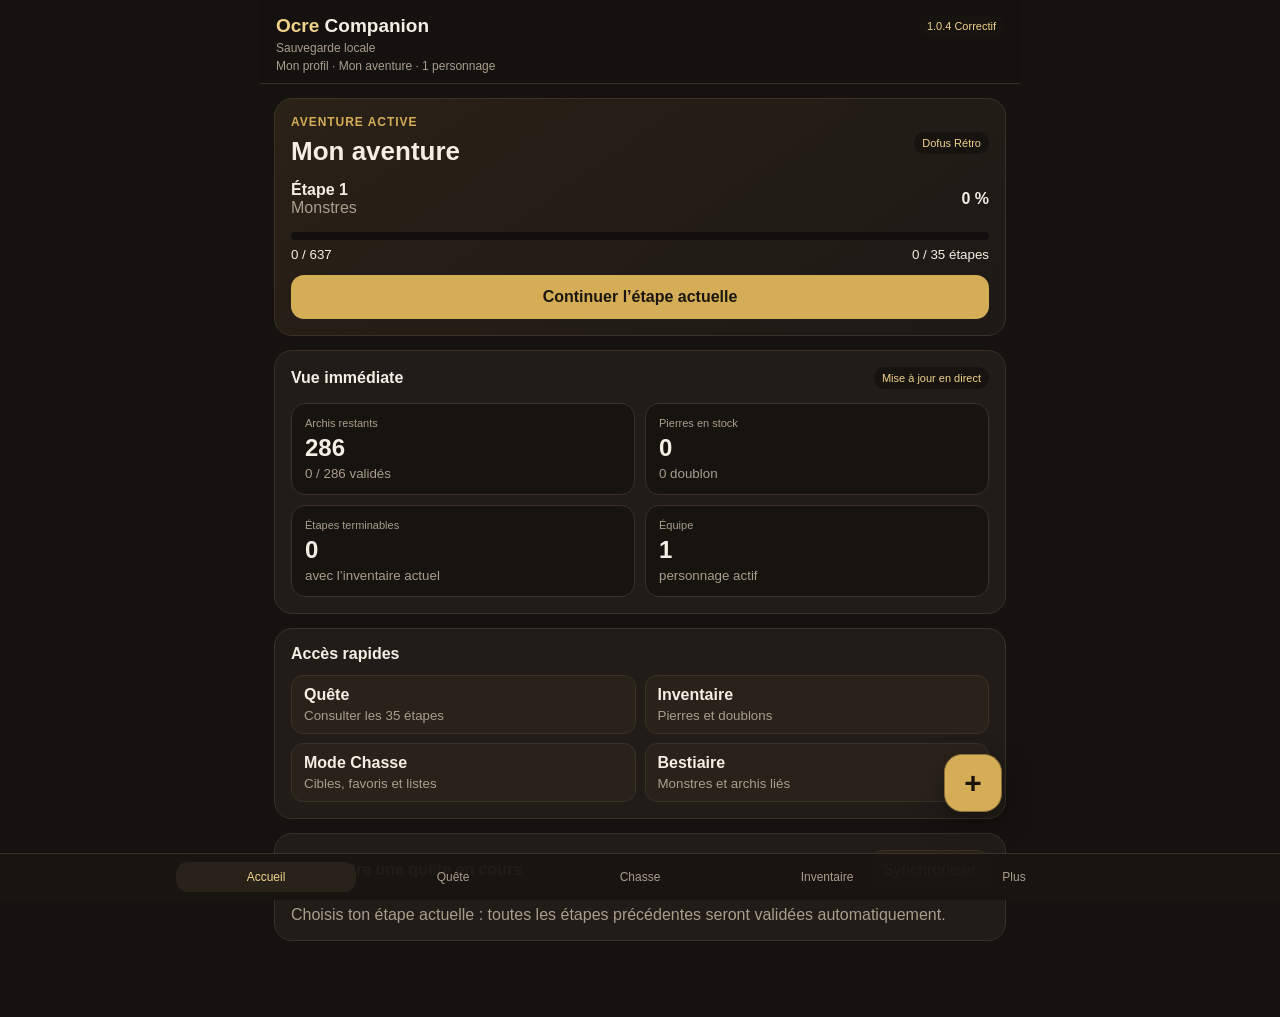
==== commit 13a7b3ef: "maj" ====
--- a/index.html
+++ b/index.html
@@ -6,7 +6,7 @@
 <meta name="theme-color" content="#17130f">
 <link rel="manifest" href="manifest.webmanifest">
 <link rel="apple-touch-icon" href="icons/icon-180.png">
-<title>Ocre Companion 1.0.3 — Tableau de bord</title>
+<title>Ocre Companion 1.0.4 — Tableau de bord fiable</title>
 <style>
 :root{--bg:#15120f;--panel:#211c17;--panel2:#29221b;--gold:#d5ad57;--gold2:#f0d28b;--text:#f5eee4;--muted:#a99d8d;--line:#3a3026;--ok:#72c69b}
 *{box-sizing:border-box}html,body{margin:0;background:var(--bg);color:var(--text);font-family:-apple-system,BlinkMacSystemFont,"Segoe UI",sans-serif}
@@ -262,7 +262,7 @@
 <body>
 <div class="shell">
 <header>
- <div class="brand"><h1><b>Ocre</b> Companion</h1><span class="pill">1.0.3 Correctif</span></div>
+ <div class="brand"><h1><b>Ocre</b> Companion</h1><span class="pill">1.0.4 Correctif</span></div>
  <div class="sub" id="saveState">Sauvegarde locale</div><div class="sub" id="advLabel"></div>
 </header>
 
@@ -279,7 +279,7 @@
  <div class="card">
   <div class="dashboard-section-title"><strong>Vue immédiate</strong><span class="pill">Mise à jour en direct</span></div>
   <div class="dashboard-grid">
-   <div class="dashboard-kpi"><span>Archis restants</span><b id="dashArchiRemaining">286</b><small id="dashArchiProgress">0 / 286 validés</small></div>
+   <div class="dashboard-kpi"><span>Archis restants</span><b id="dashArchiRemaining">286</b><small id="dashArchiProgress">Calcul en cours…</small></div>
    <div class="dashboard-kpi"><span>Pierres en stock</span><b id="dashStock">0</b><small id="dashDuplicates">0 doublon</small></div>
    <div class="dashboard-kpi"><span>Étapes terminables</span><b id="dashReadyStages">0</b><small>avec l’inventaire actuel</small></div>
    <div class="dashboard-kpi"><span>Équipe</span><b id="dashTeam">1</b><small>personnage actif</small></div>
@@ -1056,7 +1056,7 @@
   console.error("Échec de sauvegarde",error);
   alert("La sauvegarde locale a échoué. Exporte une sauvegarde d’urgence.");
  }
- updateAll()
+ updateAll();safeRender("Tableau de bord prioritaire",renderDashboard)
 }
 function stageDone(n){return engine().stageDone(n)}
 function stageComplete(n){return engine().stageComplete(n)}
@@ -1083,16 +1083,47 @@
  return {title:"Progression à jour",text:"Continue l’étape active ou ouvre le mode Chasse pour sélectionner tes prochaines cibles.",action:"hunter",label:"Ouvrir la chasse"};
 }
 function renderDashboard(){
- const a=current(),[done,total]=total(),arch=dashboardArchiStats(),stock=dashboardStockStats(),ready=dashboardReadyStages(),completed=QUEST.filter(q=>stageComplete(q.step)).length;
- document.getElementById("dashboardAdventure").textContent=a.name;
- document.getElementById("dashboardGame").textContent=a.game||"Dofus Rétro";
- document.getElementById("dashboardStages").textContent=completed+" / 35 étapes";
- document.getElementById("dashArchiRemaining").textContent=arch.remaining;
- document.getElementById("dashArchiProgress").textContent=arch.done+" / "+arch.total+" validés";
- document.getElementById("dashStock").textContent=stock.total;
- document.getElementById("dashDuplicates").textContent=stock.duplicates+" doublon"+(stock.duplicates>1?"s":"");
- document.getElementById("dashReadyStages").textContent=ready.length;
- document.getElementById("dashTeam").textContent=a.team.length;
+ const a=current();
+ const completed=QUEST.filter(q=>stageComplete(q.step)).length;
+ const arch=dashboardArchiStats();
+
+ const adventure=document.getElementById("dashboardAdventure");
+ const game=document.getElementById("dashboardGame");
+ const stages=document.getElementById("dashboardStages");
+ const remaining=document.getElementById("dashArchiRemaining");
+ const progress=document.getElementById("dashArchiProgress");
+ const team=document.getElementById("dashTeam");
+
+ if(adventure)adventure.textContent=a.name;
+ if(game)game.textContent=a.game||"Dofus Rétro";
+ if(stages)stages.textContent=completed+" / 35 étapes";
+ if(remaining)remaining.textContent=arch.remaining;
+ if(progress)progress.textContent=arch.done+" / "+arch.total+" validés";
+ if(team)team.textContent=a.team.length;
+
+ try{
+  const stock=dashboardStockStats();
+  const stockNode=document.getElementById("dashStock");
+  const duplicateNode=document.getElementById("dashDuplicates");
+  if(stockNode)stockNode.textContent=stock.total;
+  if(duplicateNode)duplicateNode.textContent=stock.duplicates+" doublon"+(stock.duplicates>1?"s":"");
+ }catch(error){
+  console.error("Calcul du stock indisponible",error);
+  const stockNode=document.getElementById("dashStock");
+  const duplicateNode=document.getElementById("dashDuplicates");
+  if(stockNode)stockNode.textContent=Object.values(a.inventory||{}).reduce((n,x)=>n+(Number(x)||0),0);
+  if(duplicateNode)duplicateNode.textContent="Calcul en attente";
+ }
+
+ try{
+  const ready=dashboardReadyStages();
+  const readyNode=document.getElementById("dashReadyStages");
+  if(readyNode)readyNode.textContent=ready.length;
+ }catch(error){
+  console.error("Calcul des étapes terminables indisponible",error);
+  const readyNode=document.getElementById("dashReadyStages");
+  if(readyNode)readyNode.textContent="—";
+ }
 }
 function safeRender(name,fn){
  try{fn()}catch(error){console.error("Erreur de rendu — "+name,error)}
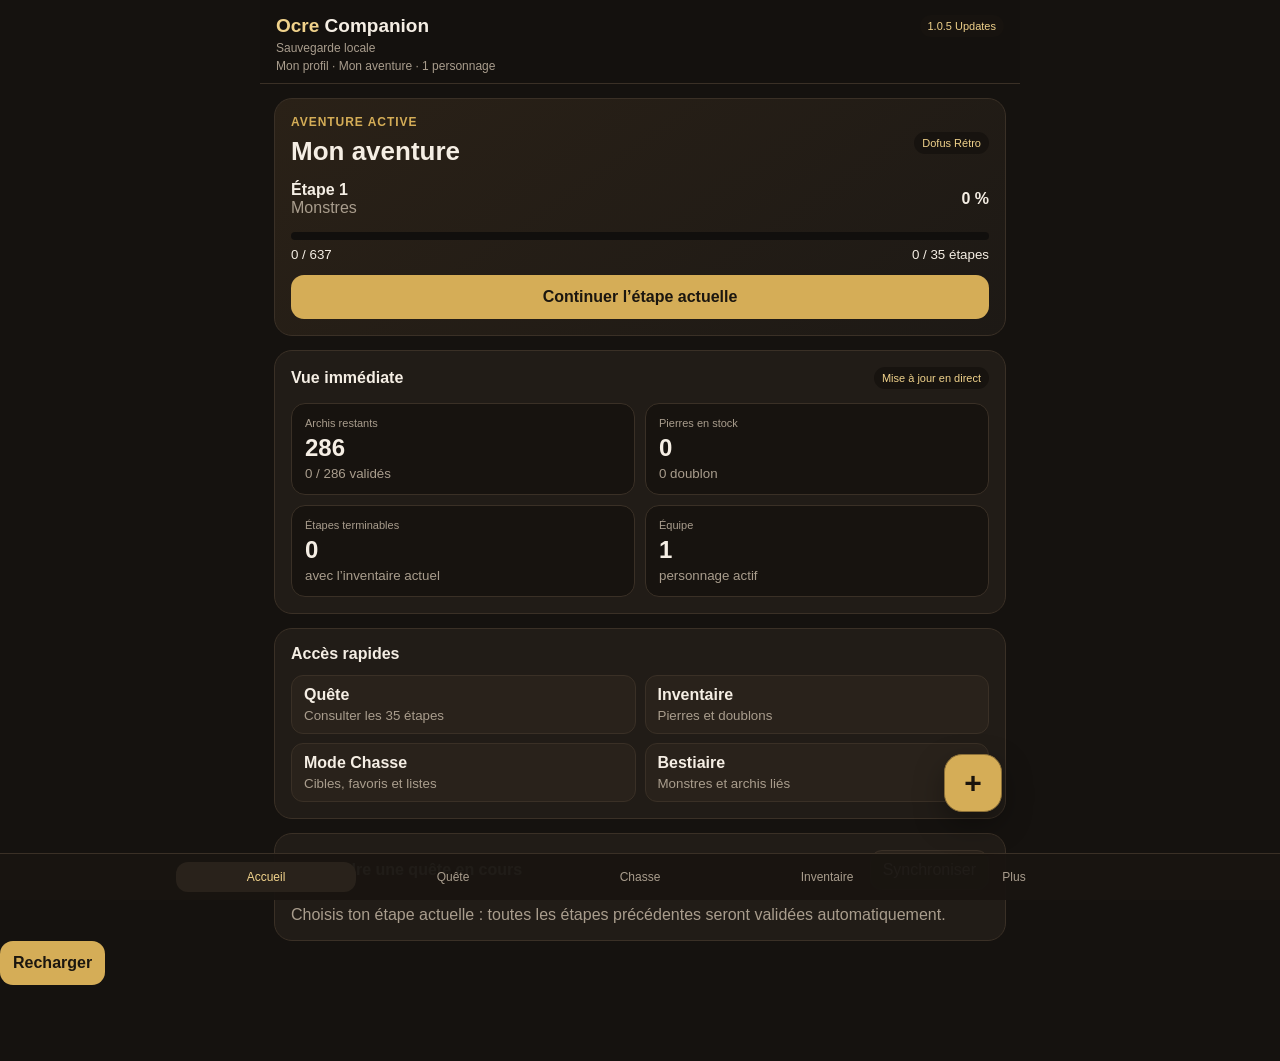
==== commit 13609e65: "MaJ" ====
--- a/index.html
+++ b/index.html
@@ -6,7 +6,7 @@
 <meta name="theme-color" content="#17130f">
 <link rel="manifest" href="manifest.webmanifest">
 <link rel="apple-touch-icon" href="icons/icon-180.png">
-<title>Ocre Companion 1.0.4 — Tableau de bord fiable</title>
+<title>Ocre Companion 1.0.5 — Mise à jour intégrée</title>
 <style>
 :root{--bg:#15120f;--panel:#211c17;--panel2:#29221b;--gold:#d5ad57;--gold2:#f0d28b;--text:#f5eee4;--muted:#a99d8d;--line:#3a3026;--ok:#72c69b}
 *{box-sizing:border-box}html,body{margin:0;background:var(--bg);color:var(--text);font-family:-apple-system,BlinkMacSystemFont,"Segoe UI",sans-serif}
@@ -227,6 +227,18 @@
 .diagnostic-card b{display:block;font-size:21px;margin-top:5px}
 .update-banner{position:fixed;left:12px;right:12px;bottom:calc(82px + env(safe-area-inset-bottom));z-index:20;background:#2a2117;border:1px solid var(--gold);border-radius:15px;padding:12px;box-shadow:0 12px 30px rgba(0,0,0,.45);display:none}
 .update-banner.show{display:block}
+.update-overlay{position:fixed;inset:0;z-index:100;background:rgba(10,8,7,.88);display:none;align-items:center;justify-content:center;padding:20px}
+.update-overlay.show{display:flex}
+.update-dialog{width:min(100%,460px);background:var(--panel);border:1px solid var(--gold);border-radius:22px;padding:22px;box-shadow:0 24px 70px rgba(0,0,0,.55)}
+.update-dialog h2{margin:6px 0 10px}
+.update-dialog .version-line{display:flex;justify-content:space-between;gap:12px;margin-top:14px;padding:12px;border:1px solid var(--line);border-radius:14px;background:var(--panel2)}
+.update-dialog .actions{display:grid;grid-template-columns:1fr 1fr;gap:10px;margin-top:18px}
+.update-progress{display:none;margin-top:14px}
+.update-progress.show{display:block}
+.update-progress-bar{height:9px;background:#17130f;border-radius:99px;overflow:hidden}
+.update-progress-bar span{display:block;height:100%;width:0;background:linear-gradient(90deg,var(--gold),var(--gold2));transition:width .25s}
+.update-status{font-size:12px;color:var(--muted);margin-top:7px}
+
 .release-grid{display:grid;grid-template-columns:1fr 1fr;gap:10px;margin-top:12px}.release-item{border:1px solid var(--line);background:var(--panel2);border-radius:14px;padding:13px}.release-item.ok{border-color:var(--ok)}.release-item.warn{border-color:#806531}.release-item strong{display:block}.release-item small{display:block;color:var(--muted);margin-top:5px;line-height:1.4}.restore-zone{border:1px dashed var(--line);border-radius:14px;padding:14px;margin-top:12px}.rc-badge{font-size:11px;border-radius:99px;padding:5px 8px;background:#17130f;color:var(--gold2)}@media(max-width:420px){.release-grid{grid-template-columns:1fr}.card{padding:13px}.sheet{max-height:92vh}.search,select,input,textarea{font-size:16px}}
 @media(max-width:420px){nav{gap:4px;padding-left:5px;padding-right:5px}nav button{font-size:10px;padding:8px 5px}.more-grid,.diagnostic-grid{grid-template-columns:1fr}}
 
@@ -262,7 +274,7 @@
 <body>
 <div class="shell">
 <header>
- <div class="brand"><h1><b>Ocre</b> Companion</h1><span class="pill">1.0.4 Correctif</span></div>
+ <div class="brand"><h1><b>Ocre</b> Companion</h1><span class="pill">1.0.5 Updates</span></div>
  <div class="sub" id="saveState">Sauvegarde locale</div><div class="sub" id="advLabel"></div>
 </header>
 
@@ -756,7 +768,7 @@
    <button class="secondary" onclick="runDiagnostics()">Relancer le diagnostic</button>
    <button class="secondary" onclick="repairLocalData()">Réparer la sauvegarde</button>
    <button class="secondary" onclick="exportEmergencyBackup()">Sauvegarde d’urgence</button>
-   <button class="secondary" onclick="checkForAppUpdate()">Vérifier une mise à jour</button>
+   <button class="secondary" onclick="checkForAppUpdate()">Rechercher une mise à jour</button>
   </div>
  </div>
  <div class="card">
@@ -778,8 +790,31 @@
 </div>
 
 
-<div id="updateBanner" class="update-banner">
- <div class="row between"><div><strong>Mise à jour disponible</strong><div class="muted" style="font-size:12px;margin-top:4px">Recharge l’application pour utiliser la nouvelle version.</div></div><button class="primary" style="margin:0;width:auto" onclick="applyAppUpdate()">Recharger</button></div>
+
+<div id="updateOverlay" class="update-overlay">
+ <div class="update-dialog">
+  <div class="eyebrow">Mise à jour Ocre Companion</div>
+  <h2>Une nouvelle version est disponible</h2>
+  <p class="muted">La mise à jour remplace uniquement les fichiers de l’application. Tes aventures, équipes, captures et réglages restent enregistrés sur cet appareil.</p>
+
+  <div class="version-line">
+   <div><span class="muted">Version actuelle</span><strong id="currentVersionLabel" style="display:block;margin-top:4px">1.0.5</strong></div>
+   <div style="text-align:right"><span class="muted">Nouvelle version</span><strong id="availableVersionLabel" style="display:block;margin-top:4px">—</strong></div>
+  </div>
+
+  <div id="updateNotes" class="notice" style="margin-top:14px"></div>
+
+  <div id="updateProgress" class="update-progress">
+   <div class="update-progress-bar"><span id="updateProgressBar"></span></div>
+   <div id="updateStatus" class="update-status">Préparation de la mise à jour…</div>
+  </div>
+
+  <div class="actions">
+   <button id="laterUpdateButton" class="secondary" onclick="dismissAppUpdate()">Plus tard</button>
+   <button id="installUpdateButton" class="primary" style="margin:0" onclick="installAvailableUpdate()">Mettre à jour</button>
+  </div>
+ </div>
+</div><button class="primary" style="margin:0;width:auto" onclick="applyAppUpdate()">Recharger</button></div>
 </div>
 
 <button class="fab" aria-label="Ajouter une capture" onclick="openCaptureModal()">+</button>
@@ -1013,36 +1048,149 @@
  catch(e){alert("Réparation impossible : "+e.message)}
 }
 function exportEmergencyBackup(){downloadJson({type:"ocre-companion-emergency-backup",version:"13.1",generatedAt:new Date().toISOString(),app},"ocre-companion-sauvegarde-urgence-v13-1.json")}
+
+const APP_VERSION="1.0.5";
+const VERSION_MANIFEST_URL="./VERSION.json";
 let waitingServiceWorker=null;
+let availableRemoteVersion=null;
+let updateDismissedForVersion=sessionStorage.getItem("ocre_update_dismissed")||"";
+
+function compareVersions(a,b){
+ const pa=String(a||"0").replace(/[^0-9.]/g,"").split(".").map(Number);
+ const pb=String(b||"0").replace(/[^0-9.]/g,"").split(".").map(Number);
+ for(let i=0;i<Math.max(pa.length,pb.length);i++){
+  const x=pa[i]||0,y=pb[i]||0;
+  if(x>y)return 1;
+  if(x<y)return -1
+ }
+ return 0
+}
+function showUpdateOverlay(version,notes=""){
+ availableRemoteVersion=version;
+ document.getElementById("currentVersionLabel").textContent=APP_VERSION;
+ document.getElementById("availableVersionLabel").textContent=version||"Nouvelle version";
+ document.getElementById("updateNotes").textContent=notes||"Une version plus récente est prête à être installée.";
+ document.getElementById("updateOverlay").classList.add("show");
+ document.body.style.overflow="hidden"
+}
+function dismissAppUpdate(){
+ if(availableRemoteVersion)sessionStorage.setItem("ocre_update_dismissed",availableRemoteVersion);
+ document.getElementById("updateOverlay").classList.remove("show");
+ document.body.style.overflow=""
+}
+function setUpdateProgress(percent,text){
+ const wrap=document.getElementById("updateProgress");
+ const bar=document.getElementById("updateProgressBar");
+ const status=document.getElementById("updateStatus");
+ wrap.classList.add("show");
+ bar.style.width=Math.max(0,Math.min(100,percent))+"%";
+ status.textContent=text
+}
+async function fetchRemoteVersion(){
+ try{
+  const response=await fetch(VERSION_MANIFEST_URL+"?t="+Date.now(),{cache:"no-store"});
+  if(!response.ok)return null;
+  return await response.json()
+ }catch(error){
+  console.warn("Vérification de version impossible",error);
+  return null
+ }
+}
+async function checkRemoteVersion(showIfCurrent=false){
+ const manifest=await fetchRemoteVersion();
+ if(!manifest?.version){
+  if(showIfCurrent)alert("Impossible de vérifier la version pour le moment.");
+  return
+ }
+ const newer=compareVersions(manifest.version,APP_VERSION)>0;
+ if(newer&&updateDismissedForVersion!==manifest.version){
+  showUpdateOverlay(manifest.version,manifest.name||"Nouvelle version disponible.")
+ }else if(showIfCurrent&&!newer){
+  alert("Ocre Companion est déjà à jour ("+APP_VERSION+").")
+ }
+}
 async function checkForAppUpdate(){
- if(!("serviceWorker" in navigator)){alert("Les mises à jour PWA ne sont pas prises en charge ici.");return}
- try{const reg=await navigator.serviceWorker.getRegistration();if(!reg){alert("Le service worker n’est pas encore installé.");return}await reg.update();if(reg.waiting){waitingServiceWorker=reg.waiting;document.getElementById("updateBanner").classList.add("show")}else alert("L’application utilise déjà la dernière version disponible.")}
- catch(e){alert("Vérification impossible : "+e.message)}
-}
-function applyAppUpdate(){if(waitingServiceWorker)waitingServiceWorker.postMessage({type:"SKIP_WAITING"});location.reload()}
+ if("serviceWorker" in navigator){
+  try{
+   const reg=await navigator.serviceWorker.getRegistration();
+   if(reg)await reg.update()
+  }catch(error){console.warn(error)}
+ }
+ await checkRemoteVersion(true)
+}
+async function installAvailableUpdate(){
+ const installButton=document.getElementById("installUpdateButton");
+ const laterButton=document.getElementById("laterUpdateButton");
+ installButton.disabled=true;laterButton.disabled=true;
+ setUpdateProgress(15,"Sauvegarde de tes données locales…");
+
+ try{
+  localStorage.setItem("ocre_pre_update_backup",JSON.stringify({
+   createdAt:new Date().toISOString(),
+   version:APP_VERSION,
+   data:app
+  }))
+ }catch(error){console.warn("Sauvegarde pré-mise à jour impossible",error)}
+
+ setUpdateProgress(35,"Recherche des nouveaux fichiers…");
+
+ if("serviceWorker" in navigator){
+  try{
+   const reg=await navigator.serviceWorker.getRegistration();
+   if(reg){
+    await reg.update();
+    waitingServiceWorker=reg.waiting||waitingServiceWorker
+   }
+  }catch(error){console.warn("Mise à jour du service worker impossible",error)}
+ }
+
+ setUpdateProgress(65,"Installation de la nouvelle version…");
+
+ if(waitingServiceWorker){
+  waitingServiceWorker.postMessage({type:"SKIP_WAITING"})
+ }else{
+  try{
+   const keys=await caches.keys();
+   await Promise.all(keys.filter(k=>k.startsWith("ocre-companion-")).map(k=>caches.delete(k)))
+  }catch(error){console.warn("Nettoyage des caches impossible",error)}
+ }
+
+ setUpdateProgress(90,"Finalisation…");
+ sessionStorage.removeItem("ocre_update_dismissed");
+
+ setTimeout(()=>{
+  setUpdateProgress(100,"Mise à jour terminée. Rechargement…");
+  setTimeout(()=>location.reload(true),500)
+ },350)
+}
 function setupPwaUpdateFlow(){
- if(!("serviceWorker" in navigator))return;
- navigator.serviceWorker.addEventListener("controllerchange",()=>location.reload());
+ if(!("serviceWorker" in navigator)){
+  checkRemoteVersion(false);
+  return
+ }
+ navigator.serviceWorker.addEventListener("controllerchange",()=>{
+  if(document.visibilityState==="visible")location.reload()
+ });
  navigator.serviceWorker.register("./service-worker.js").then(reg=>{
-  if(reg.waiting){waitingServiceWorker=reg.waiting;document.getElementById("updateBanner").classList.add("show")}
-  reg.addEventListener("updatefound",()=>{const worker=reg.installing;if(!worker)return;worker.addEventListener("statechange",()=>{if(worker.state==="installed"&&navigator.serviceWorker.controller){waitingServiceWorker=worker;document.getElementById("updateBanner").classList.add("show")}})})
- }).catch(()=>{})
-}
-
-
-function showModal(id){
- const modal=document.getElementById(id);
- if(!modal){console.error("Fenêtre introuvable :",id);return false}
- modal.classList.add("show");
- document.body.style.overflow="hidden";
- return true
-}
-function closeModal(id){
- const modal=document.getElementById(id);
- if(!modal)return false;
- modal.classList.remove("show");
- if(!document.querySelector(".modal.show"))document.body.style.overflow="";
- return true
+  if(reg.waiting){
+   waitingServiceWorker=reg.waiting;
+   checkRemoteVersion(false)
+  }
+  reg.addEventListener("updatefound",()=>{
+   const worker=reg.installing;if(!worker)return;
+   worker.addEventListener("statechange",()=>{
+    if(worker.state==="installed"&&navigator.serviceWorker.controller){
+     waitingServiceWorker=worker;
+     checkRemoteVersion(false)
+    }
+   })
+  })
+ }).catch(error=>console.warn("Service worker indisponible",error));
+
+ checkRemoteVersion(false);
+ document.addEventListener("visibilitychange",()=>{
+  if(document.visibilityState==="visible")checkRemoteVersion(false)
+ })
 }
 
 function current(){return app.adventures.find(a=>a.id===app.activeId)}
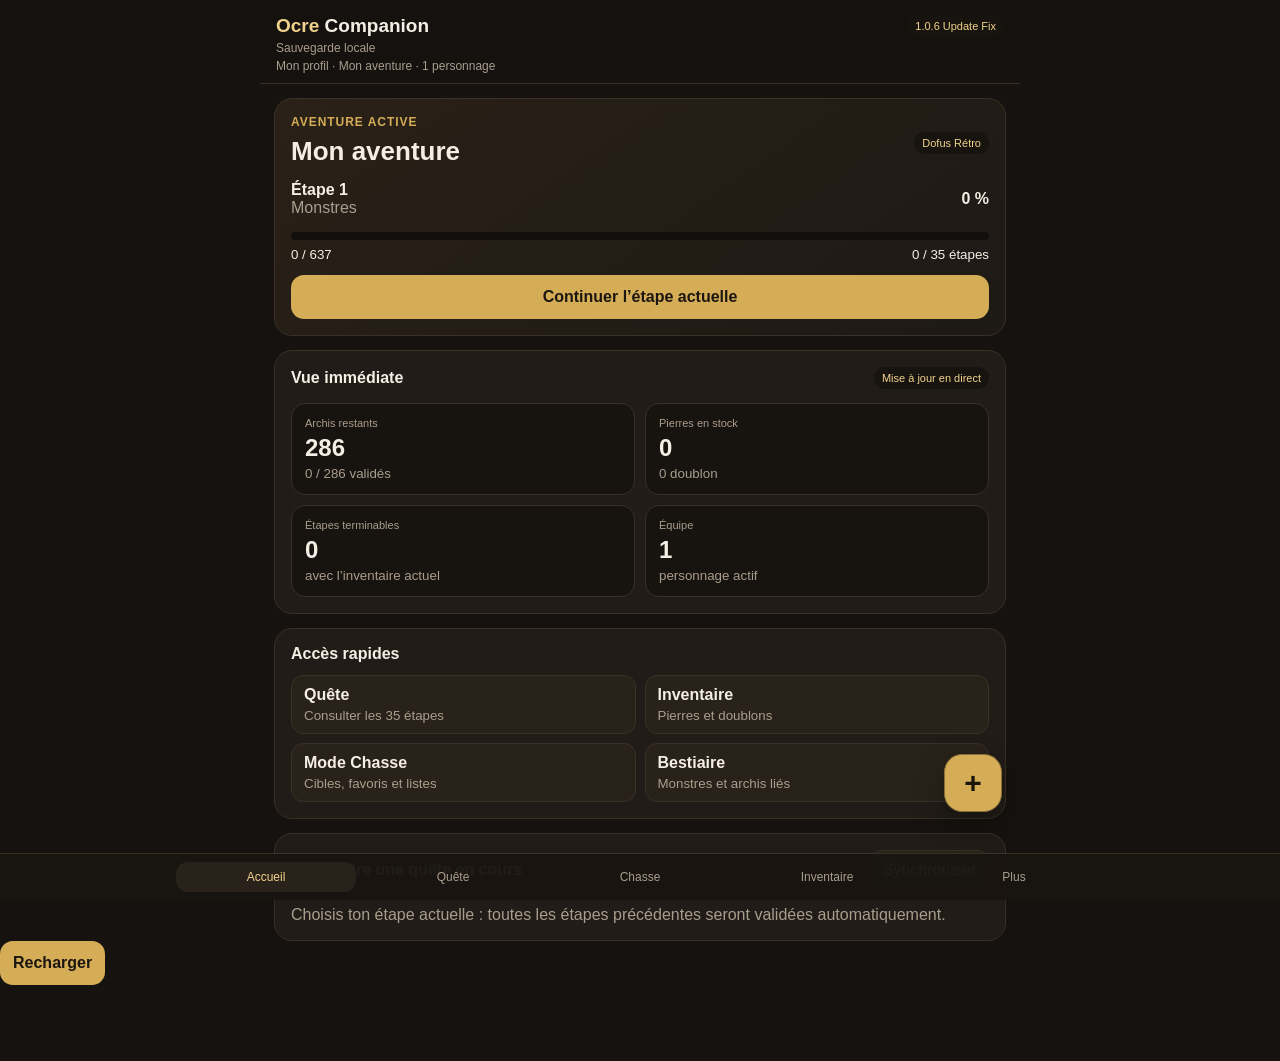
==== commit 71b2f386: "MaJ co" ====
--- a/index.html
+++ b/index.html
@@ -6,7 +6,7 @@
 <meta name="theme-color" content="#17130f">
 <link rel="manifest" href="manifest.webmanifest">
 <link rel="apple-touch-icon" href="icons/icon-180.png">
-<title>Ocre Companion 1.0.5 — Mise à jour intégrée</title>
+<title>Ocre Companion 1.0.6 — Correctif mises à jour</title>
 <style>
 :root{--bg:#15120f;--panel:#211c17;--panel2:#29221b;--gold:#d5ad57;--gold2:#f0d28b;--text:#f5eee4;--muted:#a99d8d;--line:#3a3026;--ok:#72c69b}
 *{box-sizing:border-box}html,body{margin:0;background:var(--bg);color:var(--text);font-family:-apple-system,BlinkMacSystemFont,"Segoe UI",sans-serif}
@@ -274,7 +274,7 @@
 <body>
 <div class="shell">
 <header>
- <div class="brand"><h1><b>Ocre</b> Companion</h1><span class="pill">1.0.5 Updates</span></div>
+ <div class="brand"><h1><b>Ocre</b> Companion</h1><span class="pill">1.0.6 Update Fix</span></div>
  <div class="sub" id="saveState">Sauvegarde locale</div><div class="sub" id="advLabel"></div>
 </header>
 
@@ -798,7 +798,7 @@
   <p class="muted">La mise à jour remplace uniquement les fichiers de l’application. Tes aventures, équipes, captures et réglages restent enregistrés sur cet appareil.</p>
 
   <div class="version-line">
-   <div><span class="muted">Version actuelle</span><strong id="currentVersionLabel" style="display:block;margin-top:4px">1.0.5</strong></div>
+   <div><span class="muted">Version actuelle</span><strong id="currentVersionLabel" style="display:block;margin-top:4px">1.0.6</strong></div>
    <div style="text-align:right"><span class="muted">Nouvelle version</span><strong id="availableVersionLabel" style="display:block;margin-top:4px">—</strong></div>
   </div>
 
@@ -1049,7 +1049,7 @@
 }
 function exportEmergencyBackup(){downloadJson({type:"ocre-companion-emergency-backup",version:"13.1",generatedAt:new Date().toISOString(),app},"ocre-companion-sauvegarde-urgence-v13-1.json")}
 
-const APP_VERSION="1.0.5";
+const APP_VERSION="1.0.6";
 const VERSION_MANIFEST_URL="./VERSION.json";
 let waitingServiceWorker=null;
 let availableRemoteVersion=null;
@@ -1122,54 +1122,71 @@
  const installButton=document.getElementById("installUpdateButton");
  const laterButton=document.getElementById("laterUpdateButton");
  installButton.disabled=true;laterButton.disabled=true;
- setUpdateProgress(15,"Sauvegarde de tes données locales…");
+ setUpdateProgress(10,"Sauvegarde de tes données locales…");
 
  try{
   localStorage.setItem("ocre_pre_update_backup",JSON.stringify({
    createdAt:new Date().toISOString(),
    version:APP_VERSION,
    data:app
-  }))
+  }));
  }catch(error){console.warn("Sauvegarde pré-mise à jour impossible",error)}
 
- setUpdateProgress(35,"Recherche des nouveaux fichiers…");
-
- if("serviceWorker" in navigator){
-  try{
-   const reg=await navigator.serviceWorker.getRegistration();
-   if(reg){
-    await reg.update();
-    waitingServiceWorker=reg.waiting||waitingServiceWorker
+ setUpdateProgress(30,"Téléchargement de la nouvelle version…");
+
+ try{
+  const registration=await navigator.serviceWorker.getRegistration();
+  if(!registration)throw new Error("Service worker introuvable");
+
+  await registration.update();
+
+  const worker=registration.waiting || registration.installing;
+  if(worker){
+   waitingServiceWorker=worker;
+   if(worker.state==="installed"){
+    worker.postMessage({type:"SKIP_WAITING"});
+   }else{
+    worker.addEventListener("statechange",()=>{
+     if(worker.state==="installed"){
+      worker.postMessage({type:"SKIP_WAITING"});
+     }
+    });
    }
-  }catch(error){console.warn("Mise à jour du service worker impossible",error)}
+  }else{
+   const keys=await caches.keys();
+   await Promise.all(
+    keys.filter(k=>k.startsWith("ocre-companion-")).map(k=>caches.delete(k))
+   );
+   setUpdateProgress(85,"Cache nettoyé. Rechargement…");
+   setTimeout(()=>location.reload(),500);
+   return;
+  }
+
+  setUpdateProgress(70,"Installation…");
+  sessionStorage.removeItem("ocre_update_dismissed");
+
+  setTimeout(()=>{
+   setUpdateProgress(100,"Mise à jour terminée. Rechargement…");
+   location.reload();
+  },1200);
+
+ }catch(error){
+  console.error("Échec de mise à jour",error);
+  setUpdateProgress(0,"Échec de la mise à jour. Recharge l’application puis réessaie.");
+  installButton.disabled=false;
+  laterButton.disabled=false;
  }
-
- setUpdateProgress(65,"Installation de la nouvelle version…");
-
- if(waitingServiceWorker){
-  waitingServiceWorker.postMessage({type:"SKIP_WAITING"})
- }else{
-  try{
-   const keys=await caches.keys();
-   await Promise.all(keys.filter(k=>k.startsWith("ocre-companion-")).map(k=>caches.delete(k)))
-  }catch(error){console.warn("Nettoyage des caches impossible",error)}
- }
-
- setUpdateProgress(90,"Finalisation…");
- sessionStorage.removeItem("ocre_update_dismissed");
-
- setTimeout(()=>{
-  setUpdateProgress(100,"Mise à jour terminée. Rechargement…");
-  setTimeout(()=>location.reload(true),500)
- },350)
 }
 function setupPwaUpdateFlow(){
  if(!("serviceWorker" in navigator)){
   checkRemoteVersion(false);
   return
  }
+ let reloadingAfterUpdate=false;
  navigator.serviceWorker.addEventListener("controllerchange",()=>{
-  if(document.visibilityState==="visible")location.reload()
+  if(reloadingAfterUpdate)return;
+  reloadingAfterUpdate=true;
+  location.reload();
  });
  navigator.serviceWorker.register("./service-worker.js").then(reg=>{
   if(reg.waiting){
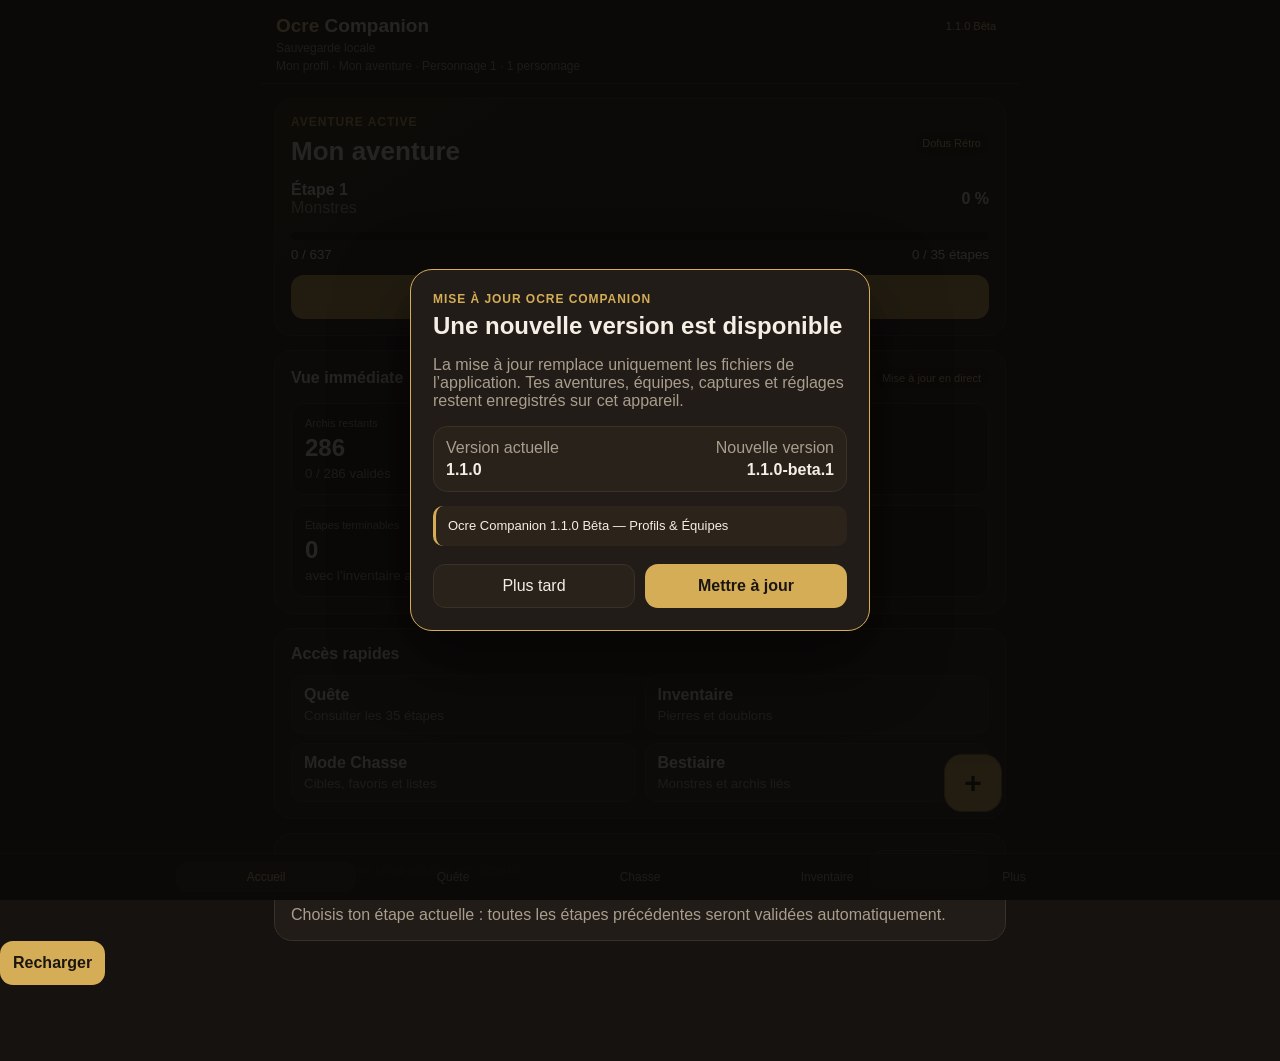
==== commit 3ba53eeb: "1.1" ====
--- a/index.html
+++ b/index.html
@@ -6,7 +6,7 @@
 <meta name="theme-color" content="#17130f">
 <link rel="manifest" href="manifest.webmanifest">
 <link rel="apple-touch-icon" href="icons/icon-180.png">
-<title>Ocre Companion 1.0.6 — Correctif mises à jour</title>
+<title>Ocre Companion 1.1.0 Bêta — Profils & Équipes</title>
 <style>
 :root{--bg:#15120f;--panel:#211c17;--panel2:#29221b;--gold:#d5ad57;--gold2:#f0d28b;--text:#f5eee4;--muted:#a99d8d;--line:#3a3026;--ok:#72c69b}
 *{box-sizing:border-box}html,body{margin:0;background:var(--bg);color:var(--text);font-family:-apple-system,BlinkMacSystemFont,"Segoe UI",sans-serif}
@@ -269,12 +269,35 @@
 .stock-breakdown{display:grid;grid-template-columns:repeat(3,1fr);gap:8px;margin-top:12px}.stock-breakdown .field{text-align:center}
 .data-warning{border-left-color:#b89045;background:#29231b}
 @media(max-width:430px){.duration-tabs{grid-template-columns:1fr 1fr}.stock-breakdown{grid-template-columns:1fr 1fr}}
+
+.profile-editor-grid{display:grid;gap:14px}
+.profile-editor-section{border:1px solid var(--line);background:var(--panel2);border-radius:16px;padding:14px}
+.profile-editor-section h4{margin:0 0 10px}
+.team-editor-list{display:grid;gap:10px;margin-top:10px}
+.team-member-card{border:1px solid var(--line);background:#17130f;border-radius:14px;padding:12px}
+.team-member-head{display:grid;grid-template-columns:auto 1fr auto;gap:10px;align-items:center}
+.team-member-index{width:34px;height:34px;border-radius:50%;display:grid;place-items:center;background:var(--panel);color:var(--gold);font-weight:700}
+.team-member-name{width:100%}
+.team-member-actions{display:flex;gap:6px;flex-wrap:wrap;margin-top:10px}
+.team-member-actions button{padding:8px 10px}
+.active-character-pill{display:inline-flex;align-items:center;gap:6px;border-radius:999px;padding:7px 10px;background:#211a13;color:var(--gold2);font-size:12px}
+.profile-summary{display:grid;grid-template-columns:1fr auto;gap:12px;align-items:center}
+.profile-summary strong{display:block;font-size:22px}
+.profile-summary small{display:block;color:var(--muted);margin-top:4px}
+.character-chip{display:inline-flex;align-items:center;gap:7px;padding:8px 10px;border-radius:999px;background:#17130f;color:var(--muted);font-size:12px}
+.character-chip.active{border:1px solid var(--gold);color:var(--gold2)}
+@media(max-width:420px){
+ .team-member-head{grid-template-columns:auto 1fr}
+ .team-member-head .active-character-pill{grid-column:1/-1;justify-self:start}
+ .profile-summary{grid-template-columns:1fr}
+}
+
 </style>
 </head>
 <body>
 <div class="shell">
 <header>
- <div class="brand"><h1><b>Ocre</b> Companion</h1><span class="pill">1.0.6 Update Fix</span></div>
+ <div class="brand"><h1><b>Ocre</b> Companion</h1><span class="pill">1.1.0 Bêta</span></div>
  <div class="sub" id="saveState">Sauvegarde locale</div><div class="sub" id="advLabel"></div>
 </header>
 
@@ -735,13 +758,24 @@
  <div id="adventureList"></div>
 </div>
 <div class="card">
- <div class="row between"><strong>Profil et équipe active</strong><button class="secondary" onclick="openProfileTeamModal()">Modifier</button></div>
+ <div class="row between">
+  <strong>Profil et équipe active</strong>
+  <button class="secondary" onclick="openProfileTeamModal()">Modifier</button>
+ </div>
+
  <div class="profile-card">
-  <span class="muted">Profil local</span>
-  <strong id="profileNameView" style="display:block;font-size:22px;margin-top:4px"></strong>
- </div>
+  <div class="profile-summary">
+   <div>
+    <span class="muted">Profil local</span>
+    <strong id="profileNameView">Mon profil</strong>
+    <small id="adventureNameView">Mon aventure</small>
+   </div>
+   <span id="activeCharacterView" class="active-character-pill">Personnage actif : Personnage 1</span>
+  </div>
+ </div>
+
  <div id="teamView" class="chars"></div>
- <div class="notice">Chaque personne utilisant l’application possède son propre profil dans son navigateur. Une aventure peut contenir jusqu’à 8 personnages.</div>
+ <div class="notice">Chaque utilisateur possède son propre profil local dans son navigateur. Les données ne sont pas partagées automatiquement entre amis.</div>
 </div>
 <div class="card">
  <div class="eyebrow">Sauvegarde complète</div><h2 style="margin:5px 0">Toutes les aventures</h2>
@@ -932,19 +966,48 @@
 
 
 
-<div id="profileTeamModal" class="modal" onclick="if(event.target===this)closeModal('profileTeamModal')"><div class="sheet">
- <h3>Profil et équipe</h3>
- <label>Nom du profil</label>
- <input id="profileNameInput" placeholder="Ex. Thomas, Julien, Team Aqua">
- <label style="margin-top:12px">Nom de l’aventure active</label>
- <input id="adventureNameInput" placeholder="Ex. Éternelle Moisson — Aqua">
- <div class="row between" style="margin-top:16px"><strong>Personnages</strong><button class="secondary" onclick="addTeamMember()">+ Ajouter</button></div>
- <div id="teamEditor"></div>
- <div class="actions">
-  <button class="secondary" onclick="closeModal('profileTeamModal')">Annuler</button>
-  <button class="primary" style="margin:0" onclick="saveProfileAndTeam()">Enregistrer</button>
- </div>
-</div></div>
+</div>
+
+
+<div id="profileTeamModal" class="modal" onclick="if(event.target===this)closeModal('profileTeamModal')">
+ <div class="sheet">
+  <div class="row between">
+   <div>
+    <div class="eyebrow">Gestion locale</div>
+    <h3 style="margin:5px 0">Profil et équipe</h3>
+   </div>
+   <span class="pill">1.1.0 bêta</span>
+  </div>
+
+  <div class="profile-editor-grid">
+   <div class="profile-editor-section">
+    <h4>Profil</h4>
+    <label for="profileNameInput">Nom du profil</label>
+    <input id="profileNameInput" placeholder="Ex. Duka">
+   </div>
+
+   <div class="profile-editor-section">
+    <h4>Aventure</h4>
+    <label for="adventureNameInput">Nom de l’aventure active</label>
+    <input id="adventureNameInput" placeholder="Ex. Ocre">
+   </div>
+
+   <div class="profile-editor-section">
+    <div class="row between">
+     <h4 style="margin:0">Équipe</h4>
+     <button class="secondary" onclick="addTeamMember()">+ Ajouter</button>
+    </div>
+    <p class="muted" style="margin:8px 0 0">Jusqu’à 8 personnages. Tu peux choisir le personnage actif et réordonner l’équipe.</p>
+    <div id="teamEditor" class="team-editor-list"></div>
+   </div>
+  </div>
+
+  <div class="actions">
+   <button class="secondary" onclick="cancelProfileTeamEdit()">Annuler</button>
+   <button class="primary" style="margin:0" onclick="saveProfileAndTeam()">Enregistrer</button>
+  </div>
+ </div>
+</div>
 
 <div id="goalModal" class="modal" onclick="if(event.target===this)closeModal('goalModal')"><div class="sheet">
  <h3 id="goalModalTitle">Nouvel objectif</h3>
@@ -1002,7 +1065,7 @@
 let stageFilter="all";
 
 function blankDone(){const d={};QUEST.forEach(q=>d[q.step]=Array(q.objectives.length).fill(false));return d}
-function makeAdventure(name){return{id:Date.now()+Math.random(),name:name||"Mon aventure",game:"Dofus Rétro",currentStep:1,done:blankDone(),inventory:{},journal:[],team:["Personnage 1"],favorites:{},notes:{},huntLists:[],pinnedRoutes:{},huntSessions:[],activeHuntSession:null,lastHuntPlan:null,personalGoals:[],inAppReminders:true,archived:false,createdAt:Date.now(),playDuration:60}}
+function makeAdventure(name){return{id:Date.now()+Math.random(),name:name||"Mon aventure",game:"Dofus Rétro",currentStep:1,done:blankDone(),inventory:{},journal:[],team:["Personnage 1"],activeCharacterIndex:0,favorites:{},notes:{},huntLists:[],pinnedRoutes:{},huntSessions:[],activeHuntSession:null,lastHuntPlan:null,personalGoals:[],inAppReminders:true,archived:false,createdAt:Date.now(),playDuration:60}}
 function normalizeDone(done){const out=blankDone();if(!done||typeof done!=="object")return out;QUEST.forEach(q=>{const src=Array.isArray(done[q.step])?done[q.step]:[];out[q.step]=q.objectives.map((_,i)=>!!src[i])});return out}
 function normalizeAdventure(a,index=0){const base=makeAdventure(a?.name||`Aventure ${index+1}`),m={...base,...(a||{})};m.id=a?.id||base.id;m.game="Dofus Rétro";m.currentStep=Math.min(35,Math.max(1,Number(a?.currentStep)||1));m.done=normalizeDone(a?.done);m.inventory=(a?.inventory&&typeof a.inventory==="object")?a.inventory:{};Object.keys(m.inventory).forEach(k=>m.inventory[k]=Math.max(0,Number(m.inventory[k])||0));m.journal=Array.isArray(a?.journal)?a.journal.slice(0,500):[];m.team=Array.isArray(a?.team)&&a.team.length?a.team.slice(0,8):["Personnage 1"];m.favorites=(a?.favorites&&typeof a.favorites==="object")?a.favorites:{};m.notes=(a?.notes&&typeof a.notes==="object")?a.notes:{};m.huntLists=Array.isArray(a?.huntLists)?a.huntLists:[];m.pinnedRoutes=(a?.pinnedRoutes&&typeof a.pinnedRoutes==="object")?a.pinnedRoutes:{};m.huntSessions=Array.isArray(a?.huntSessions)?a.huntSessions.slice(0,500):[];m.activeHuntSession=a?.activeHuntSession||null;m.lastHuntPlan=a?.lastHuntPlan||null;m.personalGoals=Array.isArray(a?.personalGoals)?a.personalGoals:[];m.auditWorkflow=(a?.auditWorkflow&&typeof a.auditWorkflow==="object")?a.auditWorkflow:{};m.inAppReminders=a?.inAppReminders!==false;m.playDuration=[30,60,120,240].includes(Number(a?.playDuration))?Number(a.playDuration):60;m.archived=!!a?.archived;m.schemaVersion=14;return m}
 function normalizeApp(x){const source=(x&&typeof x==="object")?x:{};let adventures=Array.isArray(source.adventures)?source.adventures:[];if(!adventures.length&&source.currentStep)adventures=[source];if(!adventures.length)adventures=[makeAdventure("Mon aventure")];adventures=adventures.map(normalizeAdventure);const requested=source.activeAdventureId??source.activeId,activeId=adventures.some(a=>String(a.id)===String(requested))?requested:adventures[0].id;adventures.forEach(a=>{if(a.name==="Thomas — Rétro")a.name="Mon aventure"});
@@ -1049,7 +1112,7 @@
 }
 function exportEmergencyBackup(){downloadJson({type:"ocre-companion-emergency-backup",version:"13.1",generatedAt:new Date().toISOString(),app},"ocre-companion-sauvegarde-urgence-v13-1.json")}
 
-const APP_VERSION="1.0.6";
+const APP_VERSION="1.1.0";
 const VERSION_MANIFEST_URL="./VERSION.json";
 let waitingServiceWorker=null;
 let availableRemoteVersion=null;
@@ -1296,7 +1359,10 @@
 function updateAll(){
  const cur=QUEST[current().currentStep-1]||QUEST[0];
  const advLabel=document.getElementById("advLabel");
- if(advLabel)advLabel.textContent=(app.profileName||"Mon profil")+" · "+current().name+" · "+current().team.length+" personnage"+(current().team.length>1?"s":"");
+ if(advLabel){
+  const a=current(),activeName=a.team[Math.min(Math.max(Number(a.activeCharacterIndex)||0,0),Math.max(0,a.team.length-1))]||"Personnage 1";
+  advLabel.textContent=(app.profileName||"Mon profil")+" · "+a.name+" · "+activeName+" · "+a.team.length+" personnage"+(a.team.length>1?"s":"")
+ }
  const heroStep=document.getElementById("heroStep"),heroKind=document.getElementById("heroKind");
  if(heroStep)heroStep.textContent="Étape "+current().currentStep;
  if(heroKind)heroKind.textContent=cur.kind;
@@ -2521,12 +2587,151 @@
   app.adventures.push(normalized);app.activeId=normalized.id;selectedStep=normalized.currentStep;save();go('home')
  }catch(e){alert('Fichier d’aventure invalide.')}event.target.value=''};reader.readAsText(file)
 }
+let profileTeamDraft=null;
+
 function renderTeam(){
- const b=document.getElementById("teamView"),p=document.getElementById("profileNameView");
- if(p)p.textContent=app.profileName||"Mon profil";
- if(!b)return;
- b.innerHTML=current().team.length?current().team.map(c=>`<span class="char">${esc(c)}</span>`).join(""):'<span class="muted">Aucun personnage</span>'
-}
+ const a=current();
+ const profileNode=document.getElementById("profileNameView");
+ const adventureNode=document.getElementById("adventureNameView");
+ const activeNode=document.getElementById("activeCharacterView");
+ const teamNode=document.getElementById("teamView");
+
+ if(profileNode)profileNode.textContent=app.profileName||"Mon profil";
+ if(adventureNode)adventureNode.textContent=a.name||"Mon aventure";
+
+ const activeIndex=Math.min(Math.max(Number(a.activeCharacterIndex)||0,0),Math.max(0,a.team.length-1));
+ const activeName=a.team[activeIndex]||"Personnage 1";
+ if(activeNode)activeNode.textContent="Personnage actif : "+activeName;
+
+ if(teamNode){
+  teamNode.innerHTML=a.team.map((name,index)=>`
+   <span class="character-chip ${index===activeIndex?"active":""}">
+    ${esc(name)}${index===activeIndex?" · actif":""}
+   </span>
+  `).join("")
+ }
+}
+
+function openProfileTeamModal(){
+ const a=current();
+ profileTeamDraft={
+  profileName:app.profileName||"Mon profil",
+  adventureName:a.name||"Mon aventure",
+  team:[...(a.team||["Personnage 1"])],
+  activeCharacterIndex:Math.min(Math.max(Number(a.activeCharacterIndex)||0,0),Math.max(0,(a.team||[]).length-1))
+ };
+ document.getElementById("profileNameInput").value=profileTeamDraft.profileName;
+ document.getElementById("adventureNameInput").value=profileTeamDraft.adventureName;
+ renderTeamEditor();
+ showModal("profileTeamModal")
+}
+
+function cancelProfileTeamEdit(){
+ profileTeamDraft=null;
+ closeModal("profileTeamModal")
+}
+
+function renderTeamEditor(){
+ const box=document.getElementById("teamEditor");
+ if(!box||!profileTeamDraft)return;
+
+ if(!profileTeamDraft.team.length){
+  profileTeamDraft.team=["Personnage 1"];
+  profileTeamDraft.activeCharacterIndex=0
+ }
+
+ box.innerHTML=profileTeamDraft.team.map((name,index)=>{
+  const active=index===profileTeamDraft.activeCharacterIndex;
+  return `<div class="team-member-card">
+   <div class="team-member-head">
+    <div class="team-member-index">${index+1}</div>
+    <input class="team-member-name" value="${esc(name)}" oninput="renameDraftTeamMember(${index},this.value)" aria-label="Nom du personnage ${index+1}">
+    ${active?'<span class="active-character-pill">Actif</span>':`<button class="secondary" onclick="setDraftActiveCharacter(${index})">Rendre actif</button>`}
+   </div>
+   <div class="team-member-actions">
+    <button class="secondary" onclick="moveDraftTeamMember(${index},-1)" ${index===0?"disabled":""}>↑ Monter</button>
+    <button class="secondary" onclick="moveDraftTeamMember(${index},1)" ${index===profileTeamDraft.team.length-1?"disabled":""}>↓ Descendre</button>
+    <button class="secondary danger" onclick="removeTeamMember(${index})" ${profileTeamDraft.team.length===1?"disabled":""}>Supprimer</button>
+   </div>
+  </div>`
+ }).join("")
+}
+
+function addTeamMember(){
+ if(!profileTeamDraft)return;
+ if(profileTeamDraft.team.length>=8){
+  alert("L’équipe est limitée à 8 personnages.");
+  return
+ }
+ profileTeamDraft.team.push("Personnage "+(profileTeamDraft.team.length+1));
+ renderTeamEditor()
+}
+
+function renameDraftTeamMember(index,value){
+ if(!profileTeamDraft||!profileTeamDraft.team[index])return;
+ profileTeamDraft.team[index]=value
+}
+
+function removeTeamMember(index){
+ if(!profileTeamDraft||profileTeamDraft.team.length<=1)return;
+ profileTeamDraft.team.splice(index,1);
+ if(profileTeamDraft.activeCharacterIndex===index){
+  profileTeamDraft.activeCharacterIndex=Math.max(0,index-1)
+ }else if(profileTeamDraft.activeCharacterIndex>index){
+  profileTeamDraft.activeCharacterIndex--
+ }
+ renderTeamEditor()
+}
+
+function setDraftActiveCharacter(index){
+ if(!profileTeamDraft)return;
+ profileTeamDraft.activeCharacterIndex=index;
+ renderTeamEditor()
+}
+
+function moveDraftTeamMember(index,direction){
+ if(!profileTeamDraft)return;
+ const target=index+direction;
+ if(target<0||target>=profileTeamDraft.team.length)return;
+
+ const [member]=profileTeamDraft.team.splice(index,1);
+ profileTeamDraft.team.splice(target,0,member);
+
+ if(profileTeamDraft.activeCharacterIndex===index){
+  profileTeamDraft.activeCharacterIndex=target
+ }else if(profileTeamDraft.activeCharacterIndex===target){
+  profileTeamDraft.activeCharacterIndex=index
+ }
+ renderTeamEditor()
+}
+
+function saveProfileAndTeam(){
+ if(!profileTeamDraft)return;
+ const a=current();
+
+ const profileName=(document.getElementById("profileNameInput").value||"").trim()||"Mon profil";
+ const adventureName=(document.getElementById("adventureNameInput").value||"").trim()||"Mon aventure";
+ const team=profileTeamDraft.team
+  .map(name=>String(name||"").trim())
+  .filter(Boolean)
+  .slice(0,8);
+
+ app.profileName=profileName;
+ a.name=adventureName;
+ a.team=team.length?team:["Personnage 1"];
+ a.activeCharacterIndex=Math.min(
+  Math.max(Number(profileTeamDraft.activeCharacterIndex)||0,0),
+  a.team.length-1
+ );
+
+ profileTeamDraft=null;
+ closeModal("profileTeamModal");
+ save()
+}
+
+function editTeam(){openProfileTeamModal()}
+
+
 function openProfileTeamModal(){
  document.getElementById("profileNameInput").value=app.profileName||"Mon profil";
  document.getElementById("adventureNameInput").value=current().name||"Mon aventure";
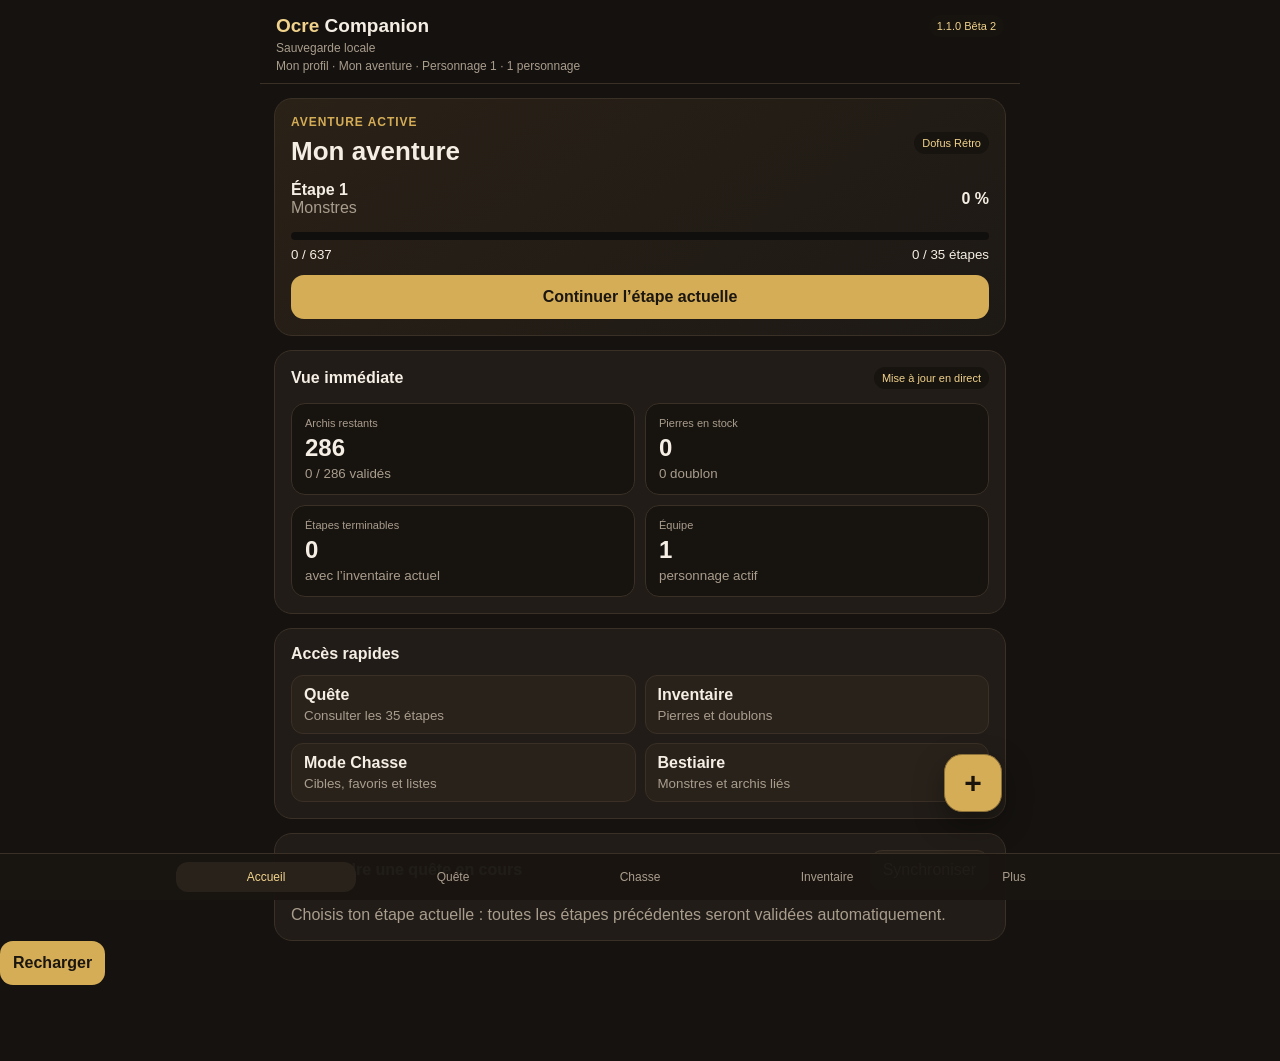
==== commit 7e172518: "Loop" ====
--- a/index.html
+++ b/index.html
@@ -6,7 +6,7 @@
 <meta name="theme-color" content="#17130f">
 <link rel="manifest" href="manifest.webmanifest">
 <link rel="apple-touch-icon" href="icons/icon-180.png">
-<title>Ocre Companion 1.1.0 Bêta — Profils & Équipes</title>
+<title>Ocre Companion 1.1.0 Bêta 2 — Correctif mise à jour</title>
 <style>
 :root{--bg:#15120f;--panel:#211c17;--panel2:#29221b;--gold:#d5ad57;--gold2:#f0d28b;--text:#f5eee4;--muted:#a99d8d;--line:#3a3026;--ok:#72c69b}
 *{box-sizing:border-box}html,body{margin:0;background:var(--bg);color:var(--text);font-family:-apple-system,BlinkMacSystemFont,"Segoe UI",sans-serif}
@@ -297,7 +297,7 @@
 <body>
 <div class="shell">
 <header>
- <div class="brand"><h1><b>Ocre</b> Companion</h1><span class="pill">1.1.0 Bêta</span></div>
+ <div class="brand"><h1><b>Ocre</b> Companion</h1><span class="pill">1.1.0 Bêta 2</span></div>
  <div class="sub" id="saveState">Sauvegarde locale</div><div class="sub" id="advLabel"></div>
 </header>
 
@@ -1112,20 +1112,43 @@
 }
 function exportEmergencyBackup(){downloadJson({type:"ocre-companion-emergency-backup",version:"13.1",generatedAt:new Date().toISOString(),app},"ocre-companion-sauvegarde-urgence-v13-1.json")}
 
-const APP_VERSION="1.1.0";
+const APP_VERSION="1.1.0-beta.2";
 const VERSION_MANIFEST_URL="./VERSION.json";
 let waitingServiceWorker=null;
 let availableRemoteVersion=null;
 let updateDismissedForVersion=sessionStorage.getItem("ocre_update_dismissed")||"";
 
+function parseAppVersion(value){
+ const text=String(value||"0.0.0").trim().toLowerCase();
+ const match=text.match(/^(\d+)\.(\d+)\.(\d+)(?:-([a-z]+)(?:[.-]?(\d+))?)?$/);
+ if(!match)return{major:0,minor:0,patch:0,channel:"",number:0,raw:text};
+ return{
+  major:Number(match[1]),
+  minor:Number(match[2]),
+  patch:Number(match[3]),
+  channel:match[4]||"",
+  number:Number(match[5]||0),
+  raw:text
+ }
+}
+function versionChannelRank(channel){
+ if(!channel)return 4;
+ if(channel==="rc")return 3;
+ if(channel==="beta")return 2;
+ if(channel==="alpha")return 1;
+ return 0
+}
 function compareVersions(a,b){
- const pa=String(a||"0").replace(/[^0-9.]/g,"").split(".").map(Number);
- const pb=String(b||"0").replace(/[^0-9.]/g,"").split(".").map(Number);
- for(let i=0;i<Math.max(pa.length,pb.length);i++){
-  const x=pa[i]||0,y=pb[i]||0;
-  if(x>y)return 1;
-  if(x<y)return -1
+ const x=parseAppVersion(a),y=parseAppVersion(b);
+ for(const key of ["major","minor","patch"]){
+  if(x[key]>y[key])return 1;
+  if(x[key]<y[key])return -1
  }
+ const xr=versionChannelRank(x.channel),yr=versionChannelRank(y.channel);
+ if(xr>yr)return 1;
+ if(xr<yr)return -1;
+ if(x.number>y.number)return 1;
+ if(x.number<y.number)return -1;
  return 0
 }
 function showUpdateOverlay(version,notes=""){
@@ -1165,11 +1188,14 @@
   if(showIfCurrent)alert("Impossible de vérifier la version pour le moment.");
   return
  }
- const newer=compareVersions(manifest.version,APP_VERSION)>0;
+ const comparison=compareVersions(manifest.version,APP_VERSION);
+ const newer=comparison>0;
  if(newer&&updateDismissedForVersion!==manifest.version){
   showUpdateOverlay(manifest.version,manifest.name||"Nouvelle version disponible.")
- }else if(showIfCurrent&&!newer){
-  alert("Ocre Companion est déjà à jour ("+APP_VERSION+").")
+ }else{
+  const overlay=document.getElementById("updateOverlay");
+  if(overlay?.classList.contains("show")&&comparison<=0)dismissAppUpdate();
+  if(showIfCurrent&&!newer)alert("Ocre Companion est déjà à jour ("+APP_VERSION+").")
  }
 }
 async function checkForAppUpdate(){
@@ -1230,8 +1256,8 @@
 
   setTimeout(()=>{
    setUpdateProgress(100,"Mise à jour terminée. Rechargement…");
-   location.reload();
-  },1200);
+   if(!reloadingAfterUpdate)location.reload();
+  },2500);
 
  }catch(error){
   console.error("Échec de mise à jour",error);
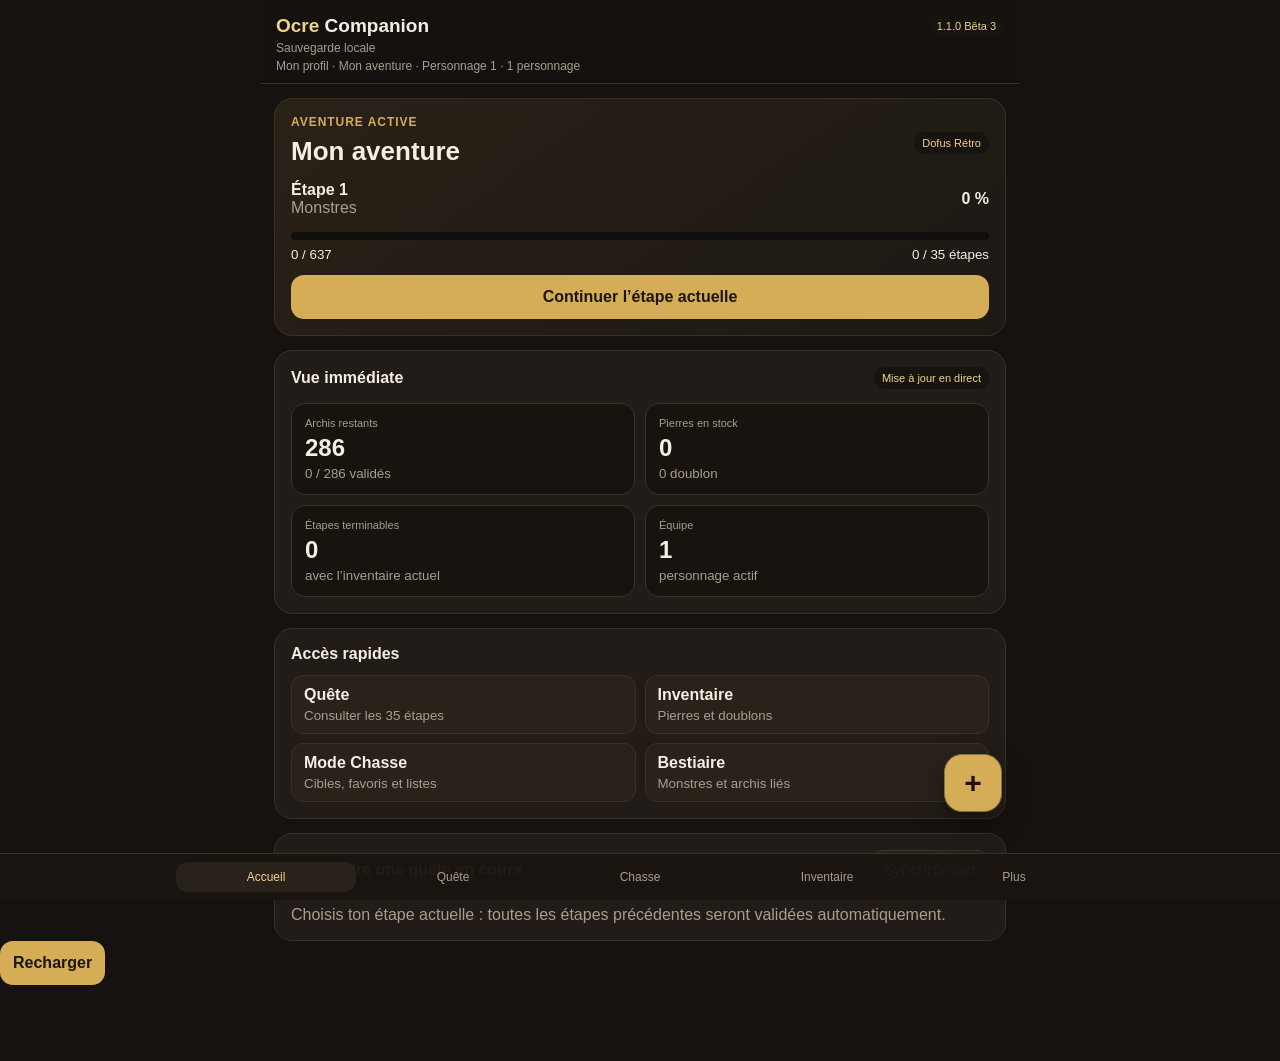
==== commit e03347a8: "bêta 3" ====
--- a/index.html
+++ b/index.html
@@ -6,7 +6,7 @@
 <meta name="theme-color" content="#17130f">
 <link rel="manifest" href="manifest.webmanifest">
 <link rel="apple-touch-icon" href="icons/icon-180.png">
-<title>Ocre Companion 1.1.0 Bêta 2 — Correctif mise à jour</title>
+<title>Ocre Companion 1.1.0 Bêta 3 — Correctif équipe</title>
 <style>
 :root{--bg:#15120f;--panel:#211c17;--panel2:#29221b;--gold:#d5ad57;--gold2:#f0d28b;--text:#f5eee4;--muted:#a99d8d;--line:#3a3026;--ok:#72c69b}
 *{box-sizing:border-box}html,body{margin:0;background:var(--bg);color:var(--text);font-family:-apple-system,BlinkMacSystemFont,"Segoe UI",sans-serif}
@@ -297,7 +297,7 @@
 <body>
 <div class="shell">
 <header>
- <div class="brand"><h1><b>Ocre</b> Companion</h1><span class="pill">1.1.0 Bêta 2</span></div>
+ <div class="brand"><h1><b>Ocre</b> Companion</h1><span class="pill">1.1.0 Bêta 3</span></div>
  <div class="sub" id="saveState">Sauvegarde locale</div><div class="sub" id="advLabel"></div>
 </header>
 
@@ -1112,7 +1112,7 @@
 }
 function exportEmergencyBackup(){downloadJson({type:"ocre-companion-emergency-backup",version:"13.1",generatedAt:new Date().toISOString(),app},"ocre-companion-sauvegarde-urgence-v13-1.json")}
 
-const APP_VERSION="1.1.0-beta.2";
+const APP_VERSION="1.1.0-beta.3";
 const VERSION_MANIFEST_URL="./VERSION.json";
 let waitingServiceWorker=null;
 let availableRemoteVersion=null;
@@ -2639,17 +2639,32 @@
 }
 
 function openProfileTeamModal(){
- const a=current();
- profileTeamDraft={
-  profileName:app.profileName||"Mon profil",
-  adventureName:a.name||"Mon aventure",
-  team:[...(a.team||["Personnage 1"])],
-  activeCharacterIndex:Math.min(Math.max(Number(a.activeCharacterIndex)||0,0),Math.max(0,(a.team||[]).length-1))
- };
- document.getElementById("profileNameInput").value=profileTeamDraft.profileName;
- document.getElementById("adventureNameInput").value=profileTeamDraft.adventureName;
- renderTeamEditor();
- showModal("profileTeamModal")
+ try{
+  const a=current();
+  const modal=document.getElementById("profileTeamModal");
+  const profileInput=document.getElementById("profileNameInput");
+  const adventureInput=document.getElementById("adventureNameInput");
+  const editor=document.getElementById("teamEditor");
+
+  if(!modal||!profileInput||!adventureInput||!editor){
+   throw new Error("Interface Profils & Équipes incomplète")
+  }
+
+  profileTeamDraft={
+   profileName:app.profileName||"Mon profil",
+   adventureName:a.name||"Mon aventure",
+   team:[...(a.team||["Personnage 1"])],
+   activeCharacterIndex:Math.min(Math.max(Number(a.activeCharacterIndex)||0,0),Math.max(0,(a.team||[]).length-1))
+  };
+
+  profileInput.value=profileTeamDraft.profileName;
+  adventureInput.value=profileTeamDraft.adventureName;
+  renderTeamEditor();
+  showModal("profileTeamModal")
+ }catch(error){
+  console.error("Ouverture Profils & Équipes impossible",error);
+  alert("Impossible d’ouvrir l’éditeur Profils & Équipes. Recharge l’application puis réessaie.")
+ }
 }
 
 function cancelProfileTeamEdit(){
@@ -2758,36 +2773,7 @@
 function editTeam(){openProfileTeamModal()}
 
 
-function openProfileTeamModal(){
- document.getElementById("profileNameInput").value=app.profileName||"Mon profil";
- document.getElementById("adventureNameInput").value=current().name||"Mon aventure";
- renderTeamEditor();
- showModal("profileTeamModal")
-}
-function renderTeamEditor(){
- const box=document.getElementById("teamEditor");if(!box)return;
- box.innerHTML=current().team.map((name,i)=>`<div class="member-row"><input value="${esc(name)}" oninput="setTeamMemberName(${i},this.value)" aria-label="Nom du personnage ${i+1}"><div class="member-actions"><button class="secondary danger" onclick="removeTeamMember(${i})">Supprimer</button></div></div>`).join("")||'<p class="muted">Aucun personnage. Ajoute-en un.</p>'
-}
-function setTeamMemberName(index,value){current().team[index]=value}
-function addTeamMember(){
- if(current().team.length>=8){alert("L’équipe est limitée à 8 personnages.");return}
- current().team.push("Personnage "+(current().team.length+1));renderTeamEditor()
-}
-function removeTeamMember(index){
- current().team.splice(index,1);
- if(!current().team.length)current().team=["Personnage 1"];
- renderTeamEditor()
-}
-function saveProfileAndTeam(){
- const profile=document.getElementById("profileNameInput").value.trim();
- const adventure=document.getElementById("adventureNameInput").value.trim();
- app.profileName=profile||"Mon profil";
- current().name=adventure||"Mon aventure";
- current().team=current().team.map(x=>String(x).trim()).filter(Boolean).slice(0,8);
- if(!current().team.length)current().team=["Personnage 1"];
- closeModal("profileTeamModal");save()
-}
-function editTeam(){openProfileTeamModal()}
+
 function js(s){return String(s).replace(/\\/g,'\\\\').replace(/'/g,"\\'")}
 
 function esc(s){return s.replace(/[&<>"']/g,c=>({"&":"&amp;","<":"&lt;",">":"&gt;",'"':"&quot;","'":"&#039;"}[c]))}
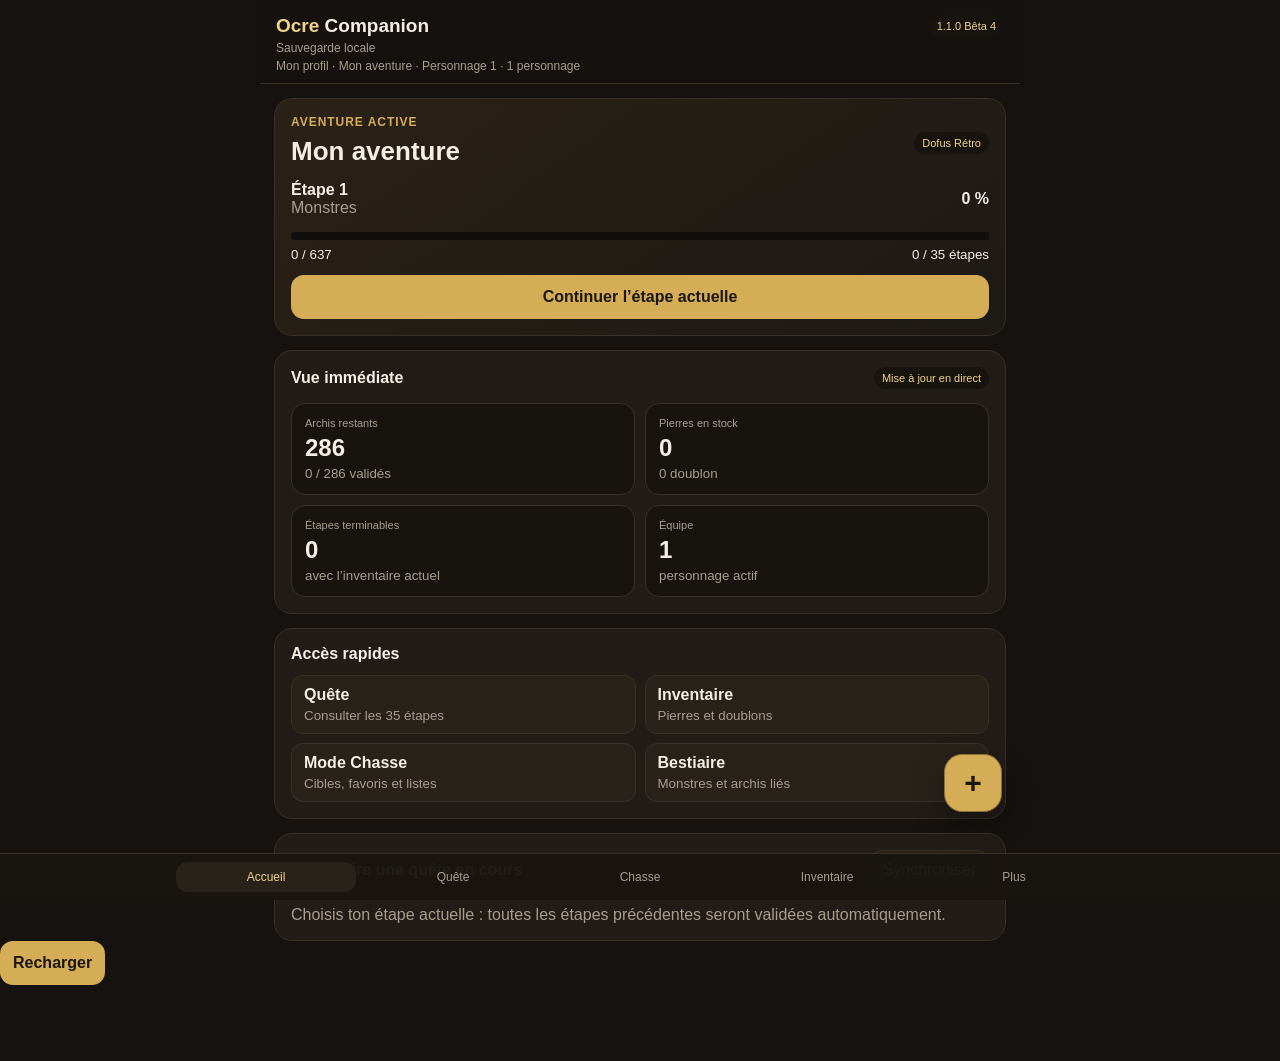
==== commit d9ec7425: "bêta 4" ====
--- a/index.html
+++ b/index.html
@@ -6,7 +6,7 @@
 <meta name="theme-color" content="#17130f">
 <link rel="manifest" href="manifest.webmanifest">
 <link rel="apple-touch-icon" href="icons/icon-180.png">
-<title>Ocre Companion 1.1.0 Bêta 3 — Correctif équipe</title>
+<title>Ocre Companion 1.1.0 Bêta 4 — Correctif fenêtres</title>
 <style>
 :root{--bg:#15120f;--panel:#211c17;--panel2:#29221b;--gold:#d5ad57;--gold2:#f0d28b;--text:#f5eee4;--muted:#a99d8d;--line:#3a3026;--ok:#72c69b}
 *{box-sizing:border-box}html,body{margin:0;background:var(--bg);color:var(--text);font-family:-apple-system,BlinkMacSystemFont,"Segoe UI",sans-serif}
@@ -297,7 +297,7 @@
 <body>
 <div class="shell">
 <header>
- <div class="brand"><h1><b>Ocre</b> Companion</h1><span class="pill">1.1.0 Bêta 3</span></div>
+ <div class="brand"><h1><b>Ocre</b> Companion</h1><span class="pill">1.1.0 Bêta 4</span></div>
  <div class="sub" id="saveState">Sauvegarde locale</div><div class="sub" id="advLabel"></div>
 </header>
 
@@ -1112,7 +1112,7 @@
 }
 function exportEmergencyBackup(){downloadJson({type:"ocre-companion-emergency-backup",version:"13.1",generatedAt:new Date().toISOString(),app},"ocre-companion-sauvegarde-urgence-v13-1.json")}
 
-const APP_VERSION="1.1.0-beta.3";
+const APP_VERSION="1.1.0-beta.4";
 const VERSION_MANIFEST_URL="./VERSION.json";
 let waitingServiceWorker=null;
 let availableRemoteVersion=null;
@@ -1297,6 +1297,30 @@
  document.addEventListener("visibilitychange",()=>{
   if(document.visibilityState==="visible")checkRemoteVersion(false)
  })
+}
+
+
+function showModal(id){
+ const modal=document.getElementById(id);
+ if(!modal){
+  console.error("Fenêtre introuvable :",id);
+  return false
+ }
+ modal.classList.add("show");
+ modal.setAttribute("aria-hidden","false");
+ document.body.style.overflow="hidden";
+ return true
+}
+
+function closeModal(id){
+ const modal=document.getElementById(id);
+ if(!modal)return false;
+ modal.classList.remove("show");
+ modal.setAttribute("aria-hidden","true");
+ if(!document.querySelector(".modal.show")){
+  document.body.style.overflow=""
+ }
+ return true
 }
 
 function current(){return app.adventures.find(a=>a.id===app.activeId)}
@@ -2660,7 +2684,9 @@
   profileInput.value=profileTeamDraft.profileName;
   adventureInput.value=profileTeamDraft.adventureName;
   renderTeamEditor();
-  showModal("profileTeamModal")
+  if(!showModal("profileTeamModal")){
+   throw new Error("La fenêtre Profils & Équipes n’a pas pu être affichée")
+  }
  }catch(error){
   console.error("Ouverture Profils & Équipes impossible",error);
   alert("Impossible d’ouvrir l’éditeur Profils & Équipes. Recharge l’application puis réessaie.")
